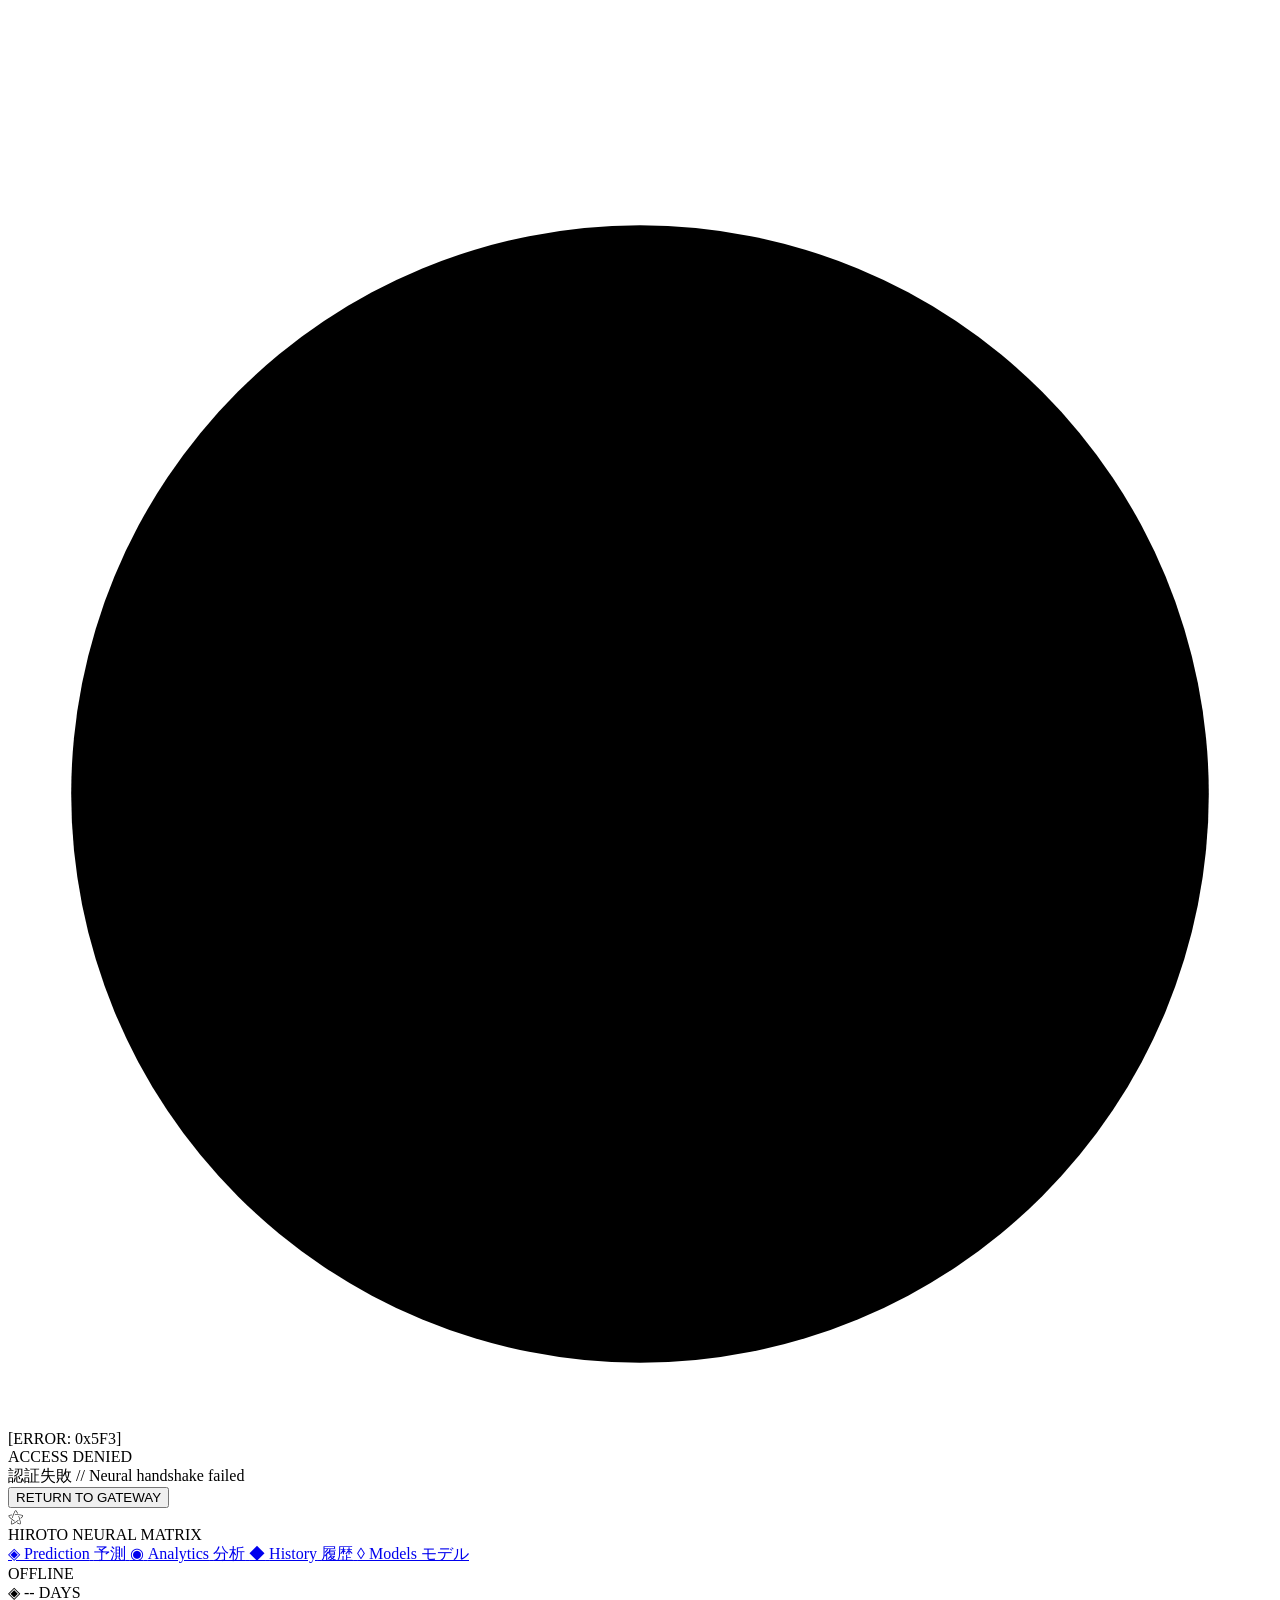
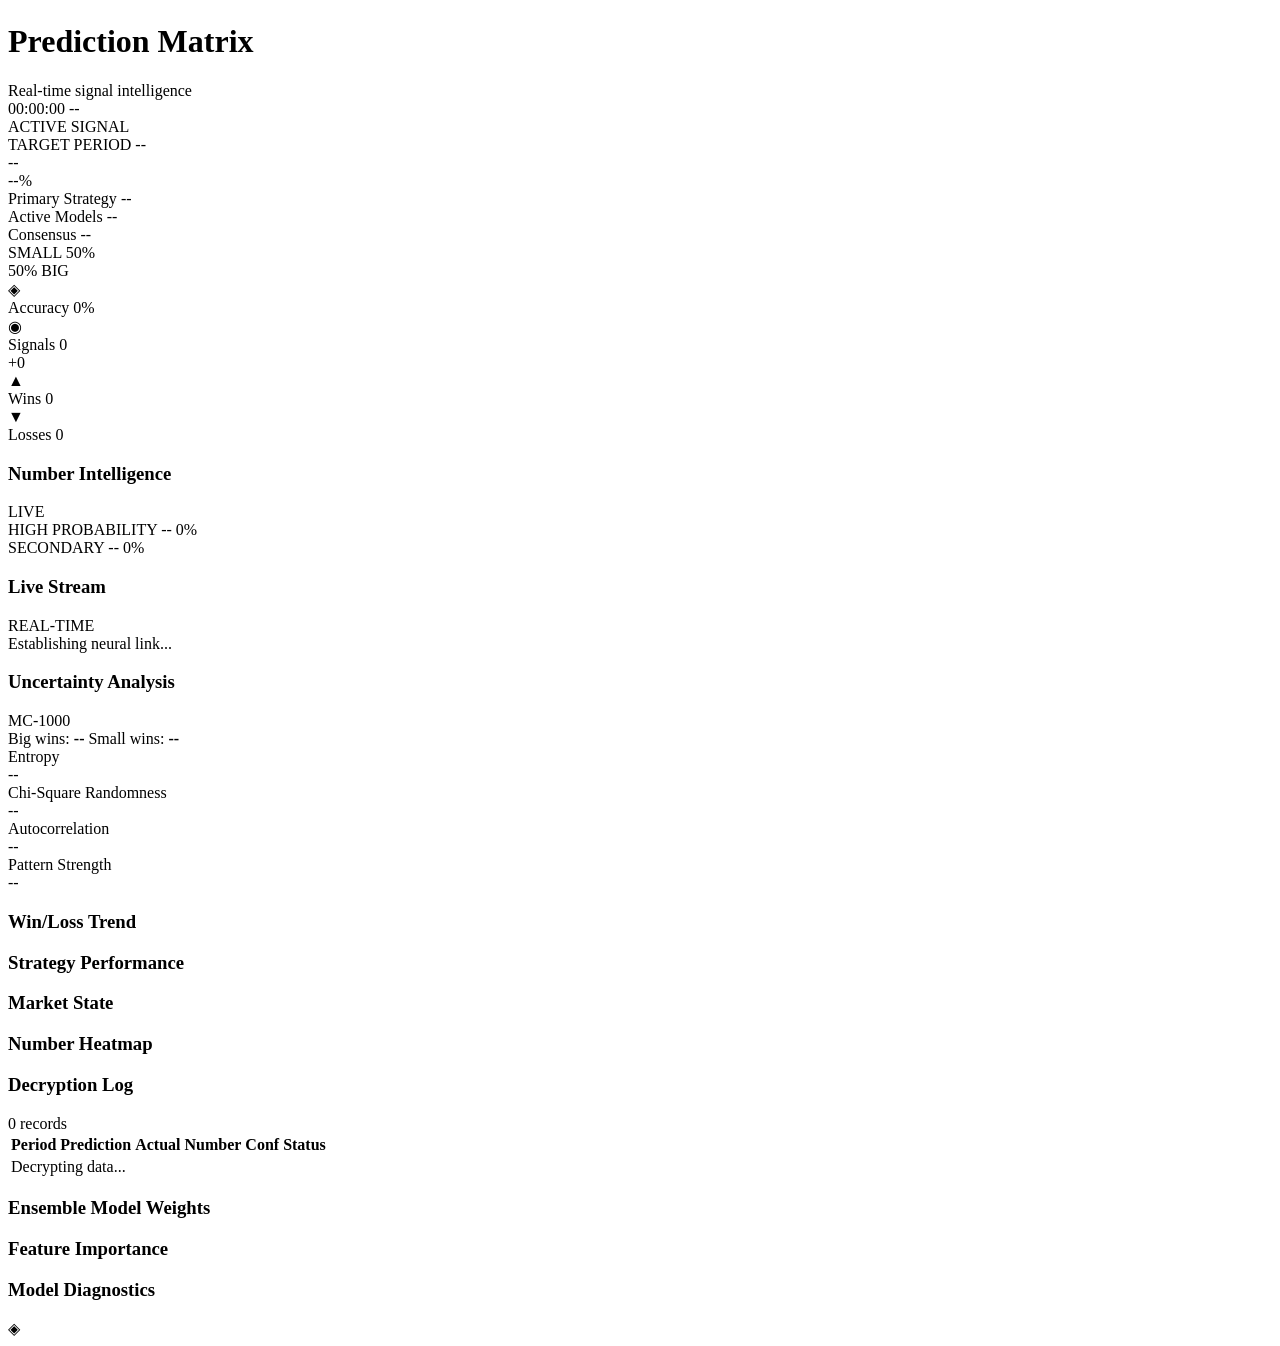
==== index.html @ 621a8290 "Add files via upload" ====
<!DOCTYPE html>
<html lang="en">
<head>
    <meta charset="UTF-8">
    <meta name="viewport" content="width=device-width, initial-scale=1.0">
    <title>卄丨尺ㄖㄒㄖ ⚝ Neural Matrix</title>
    <link rel="stylesheet" href="d.css">
    <link href="https://fonts.googleapis.com/css2?family=Orbitron:wght@400;500;600;700;800;900&family=Rajdhani:wght@300;400;500;600;700&family=Share+Tech+Mono&family=Noto+Sans+JP:wght@400;500;700&family=Inter:wght@300;400;500;600;700&display=swap" rel="stylesheet">
<base target="_blank">
</head>
<body>
    <!-- Animated Background -->
    <canvas id="neuralCanvas" class="neural-bg"></canvas>
    <div class="aurora-overlay"></div>
    <div class="grid-overlay"></div>

    <!-- Access Denied -->
    <div class="access-denied hidden" id="accessDenied">
        <div class="lock-viz">
            <svg viewBox="0 0 100 100" class="lock-svg">
                <circle cx="50" cy="50" r="45" class="lock-ring" />
                <circle cx="50" cy="50" r="35" class="lock-ring inner" />
                <rect x="35" y="45" width="30" height="25" rx="3" class="lock-body" />
                <path d="M40 45 V35 A10 10 0 0 1 60 35 V45" class="lock-shackle" />
            </svg>
        </div>
        <div class="denial-code">[ERROR: 0x5F3]</div>
        <div class="denial-text">ACCESS DENIED</div>
        <div class="denial-sub">認証失敗 // Neural handshake failed</div>
        <button class="return-btn" onclick="window.location.href='index.html'">
            <span>RETURN TO GATEWAY</span>
        </button>
    </div>

    <!-- Main App -->
    <div id="dashboardContent" class="app hidden">

        <!-- Sidebar -->
        <aside class="sidebar">
            <div class="sidebar-brand">
                <div class="brand-icon">⚝</div>
                <div class="brand-text">
                    <span class="brand-main">HIROTO</span>
                    <span class="brand-sub">NEURAL MATRIX</span>
                </div>
            </div>

            <nav class="sidebar-nav">
                <a href="#" class="nav-item active" data-panel="predict">
                    <span class="nav-icon">◈</span>
                    <span class="nav-label">Prediction</span>
                    <span class="nav-jp">予測</span>
                </a>
                <a href="#" class="nav-item" data-panel="analytics">
                    <span class="nav-icon">◉</span>
                    <span class="nav-label">Analytics</span>
                    <span class="nav-jp">分析</span>
                </a>
                <a href="#" class="nav-item" data-panel="history">
                    <span class="nav-icon">◆</span>
                    <span class="nav-label">History</span>
                    <span class="nav-jp">履歴</span>
                </a>
                <a href="#" class="nav-item" data-panel="models">
                    <span class="nav-icon">◊</span>
                    <span class="nav-label">Models</span>
                    <span class="nav-jp">モデル</span>
                </a>
            </nav>

            <div class="sidebar-footer">
                <div class="connection-status">
                    <span class="status-dot" id="connDot"></span>
                    <span class="status-text" id="connText">OFFLINE</span>
                </div>
                <div class="session-badge" id="sessionBadge">
                    <span class="badge-icon">◈</span>
                    <span class="badge-text">-- DAYS</span>
                </div>
            </div>
        </aside>

        <!-- Main Content -->
        <main class="main-content">
            <!-- Top Bar -->
            <header class="top-bar">
                <div class="top-left">
                    <h1 class="page-title" id="pageTitle">Prediction Matrix</h1>
                    <span class="page-subtitle" id="pageSubtitle">Real-time signal intelligence</span>
                </div>
                <div class="top-right">
                    <div class="clock-module">
                        <span class="clock-time" id="cipherTimer">00:00:00</span>
                        <span class="clock-date" id="cipherDate">--</span>
                    </div>
                </div>
            </header>

            <!-- PREDICTION PANEL -->
            <div class="panel active" id="panel-predict">
                <!-- Hero Prediction Card -->
                <section class="hero-prediction">
                    <div class="pred-card">
                        <div class="pred-card-bg">
                            <div class="pred-glow"></div>
                            <div class="pred-particles" id="predParticles"></div>
                        </div>
                        <div class="pred-card-content">
                            <div class="pred-header">
                                <div class="pred-badge">
                                    <span class="badge-pulse"></span>
                                    <span>ACTIVE SIGNAL</span>
                                </div>
                            </div>

                            <!-- Big Period Number -->
                            <div class="pred-period-display">
                                <span class="period-label-big">TARGET PERIOD</span>
                                <span class="period-value-big" id="targetPeriod">--</span>
                                <div class="period-scanline"></div>
                            </div>

                            <div class="pred-main">
                                <div class="prediction-display">
                                    <div class="pred-rings">
                                        <div class="pred-ring outer"></div>
                                        <div class="pred-ring middle"></div>
                                        <div class="pred-ring inner"></div>
                                        <div class="pred-ring pulse-ring"></div>
                                    </div>
                                    <div class="pred-value" id="predictionValue">--</div>
                                    <div class="pred-confidence" id="confidenceDisplay">--%</div>
                                </div>

                                <div class="pred-meta">
                                    <div class="meta-item">
                                        <span class="meta-label">Primary Strategy</span>
                                        <span class="meta-value" id="strategyName">--</span>
                                    </div>
                                    <div class="meta-item">
                                        <span class="meta-label">Active Models</span>
                                        <span class="meta-value" id="activeModels">--</span>
                                    </div>
                                    <div class="meta-item">
                                        <span class="meta-label">Consensus</span>
                                        <span class="meta-value" id="consensusVal">--</span>
                                    </div>
                                </div>
                            </div>

                         

                            <!-- Probability Distribution -->
                            <div class="prob-distribution">
                                <div class="prob-labels">
                                    <span>SMALL</span>
                                    <span id="probSmall">50%</span>
                                </div>
                                <div class="prob-bar">
                                    <div class="prob-fill small" id="probFillSmall"></div>
                                    <div class="prob-fill big" id="probFillBig"></div>
                                    <div class="prob-marker" id="probMarker"></div>
                                </div>
                                <div class="prob-labels">
                                    <span id="probBig">50%</span>
                                    <span>BIG</span>
                                </div>
                            </div>
                        </div>
                    </div>
                </section>

                <!-- Stats Grid -->
                <section class="stats-grid">
                    <div class="stat-card">
                        <div class="stat-icon accuracy">◈</div>
                        <div class="stat-info">
                            <span class="stat-label">Accuracy</span>
                            <span class="stat-value" id="miniAccuracy">0%</span>
                        </div>
                        <div class="stat-chart" id="accuracyChart"></div>
                    </div>
                    <div class="stat-card">
                        <div class="stat-icon signals">◉</div>
                        <div class="stat-info">
                            <span class="stat-label">Signals</span>
                            <span class="stat-value" id="miniSignals">0</span>
                        </div>
                        <div class="stat-trend up" id="signalTrend">+0</div>
                    </div>
                    <div class="stat-card">
                        <div class="stat-icon wins">▲</div>
                        <div class="stat-info">
                            <span class="stat-label">Wins</span>
                            <span class="stat-value" id="miniWins">0</span>
                        </div>
                        <div class="stat-bar">
                            <div class="stat-bar-fill" id="winBar"></div>
                        </div>
                    </div>
                    <div class="stat-card">
                        <div class="stat-icon losses">▼</div>
                        <div class="stat-info">
                            <span class="stat-label">Losses</span>
                            <span class="stat-value" id="miniLosses">0</span>
                        </div>
                        <div class="stat-bar">
                            <div class="stat-bar-fill loss" id="lossBar"></div>
                        </div>
                    </div>
                </section>

                <!-- Numbers & Live Stream -->
                <section class="dual-panel">
                    <div class="panel-card numbers-panel">
                        <div class="panel-header">
                            <h3>Number Intelligence</h3>
                            <span class="panel-badge">LIVE</span>
                        </div>
                        <div class="numbers-dual">
                            <div class="num-card primary">
                                <div class="num-glow"></div>
                                <span class="num-label">HIGH PROBABILITY</span>
                                <span class="num-value" id="highProbNumber">--</span>
                                <span class="num-freq" id="highProbFreq">0%</span>
                                <div class="num-bar">
                                    <div class="num-bar-fill" id="highProbBar"></div>
                                </div>
                            </div>
                            <div class="num-card secondary">
                                <div class="num-glow"></div>
                                <span class="num-label">SECONDARY</span>
                                <span class="num-value" id="secProbNumber">--</span>
                                <span class="num-freq" id="secProbFreq">0%</span>
                                <div class="num-bar">
                                    <div class="num-bar-fill" id="secProbBar"></div>
                                </div>
                            </div>
                        </div>
                        <div class="dist-chart" id="numberDistChart"></div>
                    </div>

                    <div class="panel-card stream-panel">
                        <div class="panel-header">
                            <h3>Live Stream</h3>
                            <span class="panel-badge pulse">REAL-TIME</span>
                        </div>
                        <div class="stream-grid" id="streamContent">
                            <div class="stream-loading">
                                <div class="stream-spinner"></div>
                                <span>Establishing neural link...</span>
                            </div>
                        </div>
                    </div>
                </section>

                <!-- Uncertainty & Monte Carlo -->
                <section class="uncertainty-panel">
                    <div class="panel-card">
                        <div class="panel-header">
                            <h3>Uncertainty Analysis</h3>
                            <span class="panel-badge">MC-1000</span>
                        </div>
                        <div class="uncertainty-grid">
                            <div class="uncertainty-viz">
                                <div class="mc-chart" id="monteCarloChart"></div>
                                <div class="mc-legend">
                                    <span><span class="dot big"></span>Big wins: <b id="mcBigWins">--</b></span>
                                    <span><span class="dot small"></span>Small wins: <b id="mcSmallWins">--</b></span>
                                </div>
                            </div>
                            <div class="uncertainty-metrics">
                                <div class="metric">
                                    <span class="metric-label">Entropy</span>
                                    <div class="metric-bar">
                                        <div class="metric-fill" id="entropyBar"></div>
                                    </div>
                                    <span class="metric-value" id="entropyVal">--</span>
                                </div>
                                <div class="metric">
                                    <span class="metric-label">Chi-Square Randomness</span>
                                    <div class="metric-bar">
                                        <div class="metric-fill" id="chiBar"></div>
                                    </div>
                                    <span class="metric-value" id="chiVal">--</span>
                                </div>
                                <div class="metric">
                                    <span class="metric-label">Autocorrelation</span>
                                    <div class="metric-bar">
                                        <div class="metric-fill" id="autoBar"></div>
                                    </div>
                                    <span class="metric-value" id="autoVal">--</span>
                                </div>
                                <div class="metric">
                                    <span class="metric-label">Pattern Strength</span>
                                    <div class="metric-bar">
                                        <div class="metric-fill" id="patternBar"></div>
                                    </div>
                                    <span class="metric-value" id="patternVal">--</span>
                                </div>
                            </div>
                        </div>
                    </div>
                </section>
            </div>

            <!-- ANALYTICS PANEL -->
            <div class="panel" id="panel-analytics">
                <section class="analytics-grid">
                    <div class="panel-card wide">
                        <div class="panel-header">
                            <h3>Win/Loss Trend</h3>
                        </div>
                        <div class="trend-chart" id="trendChart"></div>
                    </div>
                    <div class="panel-card">
                        <div class="panel-header">
                            <h3>Strategy Performance</h3>
                        </div>
                        <div class="strategy-list" id="strategyList"></div>
                    </div>
                    <div class="panel-card">
                        <div class="panel-header">
                            <h3>Market State</h3>
                        </div>
                        <div class="regime-chart" id="regimeChart"></div>
                    </div>
                    <div class="panel-card wide">
                        <div class="panel-header">
                            <h3>Number Heatmap</h3>
                        </div>
                        <div class="heatmap-grid" id="numberHeatmap"></div>
                    </div>
                </section>
            </div>

            <!-- HISTORY PANEL -->
            <div class="panel" id="panel-history">
                <section class="history-section">
                    <div class="panel-card">
                        <div class="panel-header">
                            <h3>Decryption Log</h3>
                            <span class="history-meta" id="historyMeta">0 records</span>
                        </div>
                        <div class="history-table-wrap">
                            <table class="history-table">
                                <thead>
                                    <tr>
                                        <th>Period</th>
                                        <th>Prediction</th>
                                        <th>Actual</th>
                                        <th>Number</th>
                                        <th>Conf</th>
                                        <th>Status</th>
                                    </tr>
                                </thead>
                                <tbody id="historyBody">
                                    <tr class="loading-row">
                                        <td colspan="6">
                                            <div class="table-loader">
                                                <div class="loader-ring"></div>
                                                <span>Decrypting data...</span>
                                            </div>
                                        </td>
                                    </tr>
                                </tbody>
                            </table>
                        </div>
                    </div>
                </section>
            </div>

            <!-- MODELS PANEL -->
            <div class="panel" id="panel-models">
                <section class="models-grid">
                    <div class="panel-card wide">
                        <div class="panel-header">
                            <h3>Ensemble Model Weights</h3>
                        </div>
                        <div class="weights-chart" id="weightsChart"></div>
                    </div>
                    <div class="panel-card">
                        <div class="panel-header">
                            <h3>Feature Importance</h3>
                        </div>
                        <div class="feature-list" id="featureList"></div>
                    </div>
                    <div class="panel-card">
                        <div class="panel-header">
                            <h3>Model Diagnostics</h3>
                        </div>
                        <div class="diagnostics" id="diagnostics"></div>
                    </div>
                </section>
            </div>
        </main>
    </div>

    <!-- Toast -->
    <div class="cipher-toast" id="cipherToast">
        <span class="toast-icon">◈</span>
        <span class="toast-text"></span>
    </div>

    <script src="d.js"></script>
</body>
</html>
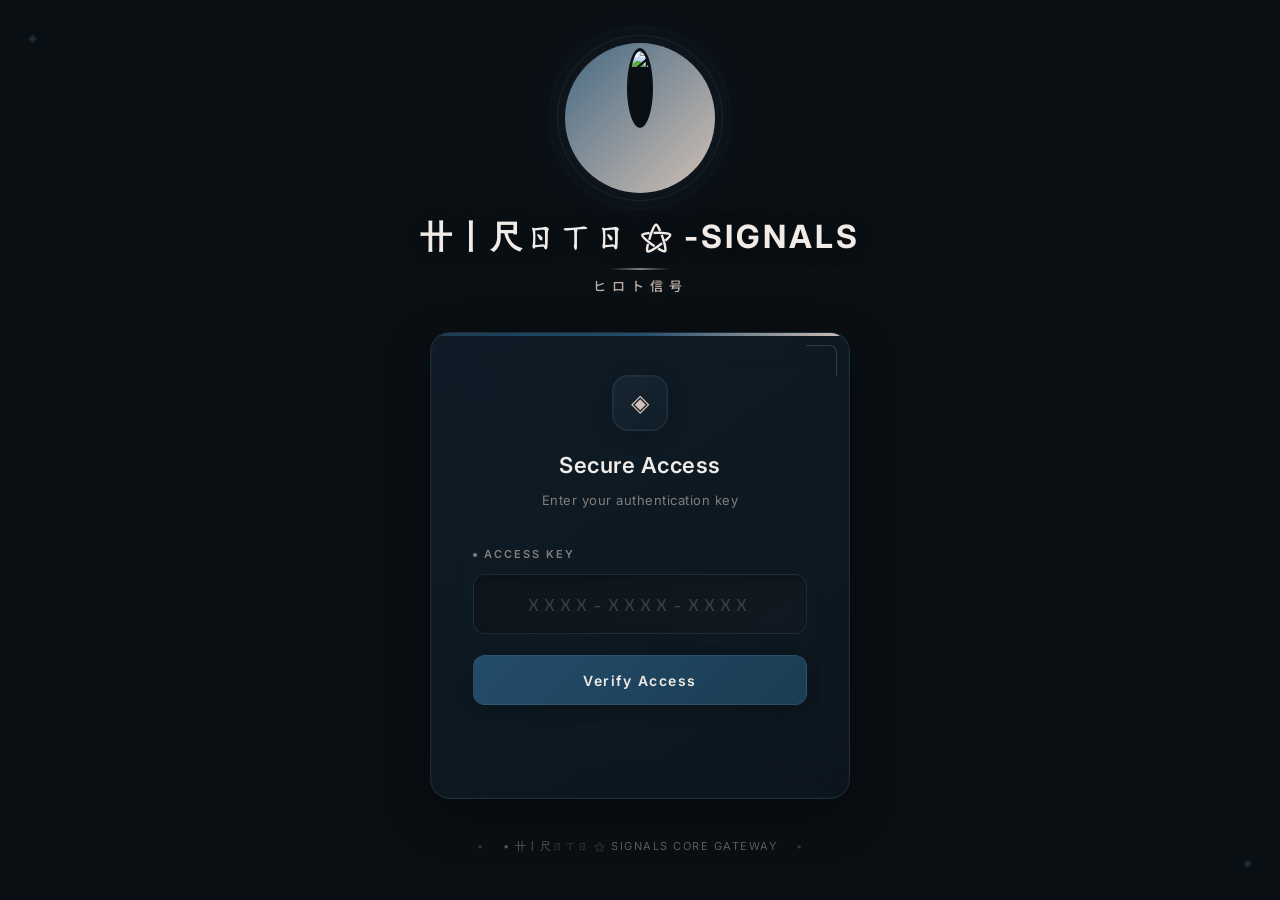
==== commit 8e6f578d: "Add files via upload" ====
--- a/index.html
+++ b/index.html
@@ -3,405 +3,104 @@
 <head>
     <meta charset="UTF-8">
     <meta name="viewport" content="width=device-width, initial-scale=1.0">
-    <title>卄丨尺ㄖㄒㄖ ⚝ Neural Matrix</title>
-    <link rel="stylesheet" href="d.css">
-    <link href="https://fonts.googleapis.com/css2?family=Orbitron:wght@400;500;600;700;800;900&family=Rajdhani:wght@300;400;500;600;700&family=Share+Tech+Mono&family=Noto+Sans+JP:wght@400;500;700&family=Inter:wght@300;400;500;600;700&display=swap" rel="stylesheet">
-<base target="_blank">
+    <title>Hiroto Signals — Authentication</title>
+    <link rel="stylesheet" href="style.css">
+    <link href="https://fonts.googleapis.com/css2?family=Inter:wght@300;400;500;600&family=Noto+Sans+JP:wght@400;500&family=Space+Mono:wght@400;500&display=swap" rel="stylesheet">
 </head>
 <body>
-    <!-- Animated Background -->
-    <canvas id="neuralCanvas" class="neural-bg"></canvas>
-    <div class="aurora-overlay"></div>
-    <div class="grid-overlay"></div>
+    <!-- Background -->
+    <div class="bg-grid"></div>
+    <div class="bg-orb"></div>
 
-    <!-- Access Denied -->
-    <div class="access-denied hidden" id="accessDenied">
-        <div class="lock-viz">
-            <svg viewBox="0 0 100 100" class="lock-svg">
-                <circle cx="50" cy="50" r="45" class="lock-ring" />
-                <circle cx="50" cy="50" r="35" class="lock-ring inner" />
-                <rect x="35" y="45" width="30" height="25" rx="3" class="lock-body" />
-                <path d="M40 45 V35 A10 10 0 0 1 60 35 V45" class="lock-shackle" />
-            </svg>
+    <!-- Login Container -->
+    <main class="login-container">
+        
+        <!-- Brand Section -->
+        <div class="brand-section">
+            <div class="logo-wrap">
+                <img src="https://i.ibb.co/jPXgdMN6/logo.jpg" alt="." class="logo">
+            </div>
+            <div class="brand-text">
+                <h1 class="brand-name">卄丨尺ㄖㄒㄖ ⚝ -SIGNALS</h1>
+                <span class="brand-jp">ヒロト信号</span>
+            </div>
         </div>
-        <div class="denial-code">[ERROR: 0x5F3]</div>
-        <div class="denial-text">ACCESS DENIED</div>
-        <div class="denial-sub">認証失敗 // Neural handshake failed</div>
-        <button class="return-btn" onclick="window.location.href='index.html'">
-            <span>RETURN TO GATEWAY</span>
-        </button>
-    </div>
 
-    <!-- Main App -->
-    <div id="dashboardContent" class="app hidden">
+        <!-- Login Card -->
+        <div class="login-card">
+            <div class="card-accent"></div>
+            
+            <div class="form-header">
+                <span class="header-icon">◈</span>
+                <h2>Secure Access</h2>
+                <p>Enter your authentication key</p>
+            </div>
 
-        <!-- Sidebar -->
-        <aside class="sidebar">
-            <div class="sidebar-brand">
-                <div class="brand-icon">⚝</div>
-                <div class="brand-text">
-                    <span class="brand-main">HIROTO</span>
-                    <span class="brand-sub">NEURAL MATRIX</span>
+            <div class="form-body">
+                <div class="input-group">
+                    <label for="keyInput">Access Key</label>
+                    <input 
+                        type="text" 
+                        id="keyInput" 
+                        class="key-input" 
+                        placeholder="XXXX-XXXX-XXXX" 
+                        maxlength="14"
+                        autocomplete="off"
+                    >
+                </div>
+
+                <button class="submit-btn" id="authBtn" onclick="authenticate()">
+                    <span class="btn-text">Verify Access</span>
+                    <span class="btn-loader hidden"></span>
+                </button>
+
+                <div class="status-msg" id="statusMsg"></div>
+
+                <div class="session-info" id="sessionInfo">
+                    <div class="info-row">
+                        <span>Status</span>
+                        <span class="active" id="sessStatus">--</span>
+                    </div>
+                    <div class="info-row">
+                        <span>Expires</span>
+                        <span id="sessExpiry">--</span>
+                    </div>
+                    <div class="info-row">
+                        <span>Remaining</span>
+                        <span id="sessRemain">--</span>
+                    </div>
                 </div>
             </div>
+        </div>
 
-            <nav class="sidebar-nav">
-                <a href="#" class="nav-item active" data-panel="predict">
-                    <span class="nav-icon">◈</span>
-                    <span class="nav-label">Prediction</span>
-                    <span class="nav-jp">予測</span>
-                </a>
-                <a href="#" class="nav-item" data-panel="analytics">
-                    <span class="nav-icon">◉</span>
-                    <span class="nav-label">Analytics</span>
-                    <span class="nav-jp">分析</span>
-                </a>
-                <a href="#" class="nav-item" data-panel="history">
-                    <span class="nav-icon">◆</span>
-                    <span class="nav-label">History</span>
-                    <span class="nav-jp">履歴</span>
-                </a>
-                <a href="#" class="nav-item" data-panel="models">
-                    <span class="nav-icon">◊</span>
-                    <span class="nav-label">Models</span>
-                    <span class="nav-jp">モデル</span>
-                </a>
-            </nav>
-
-            <div class="sidebar-footer">
-                <div class="connection-status">
-                    <span class="status-dot" id="connDot"></span>
-                    <span class="status-text" id="connText">OFFLINE</span>
-                </div>
-                <div class="session-badge" id="sessionBadge">
-                    <span class="badge-icon">◈</span>
-                    <span class="badge-text">-- DAYS</span>
-                </div>
-            </div>
-        </aside>
-
-        <!-- Main Content -->
-        <main class="main-content">
-            <!-- Top Bar -->
-            <header class="top-bar">
-                <div class="top-left">
-                    <h1 class="page-title" id="pageTitle">Prediction Matrix</h1>
-                    <span class="page-subtitle" id="pageSubtitle">Real-time signal intelligence</span>
-                </div>
-                <div class="top-right">
-                    <div class="clock-module">
-                        <span class="clock-time" id="cipherTimer">00:00:00</span>
-                        <span class="clock-date" id="cipherDate">--</span>
-                    </div>
-                </div>
-            </header>
-
-            <!-- PREDICTION PANEL -->
-            <div class="panel active" id="panel-predict">
-                <!-- Hero Prediction Card -->
-                <section class="hero-prediction">
-                    <div class="pred-card">
-                        <div class="pred-card-bg">
-                            <div class="pred-glow"></div>
-                            <div class="pred-particles" id="predParticles"></div>
-                        </div>
-                        <div class="pred-card-content">
-                            <div class="pred-header">
-                                <div class="pred-badge">
-                                    <span class="badge-pulse"></span>
-                                    <span>ACTIVE SIGNAL</span>
-                                </div>
-                            </div>
-
-                            <!-- Big Period Number -->
-                            <div class="pred-period-display">
-                                <span class="period-label-big">TARGET PERIOD</span>
-                                <span class="period-value-big" id="targetPeriod">--</span>
-                                <div class="period-scanline"></div>
-                            </div>
-
-                            <div class="pred-main">
-                                <div class="prediction-display">
-                                    <div class="pred-rings">
-                                        <div class="pred-ring outer"></div>
-                                        <div class="pred-ring middle"></div>
-                                        <div class="pred-ring inner"></div>
-                                        <div class="pred-ring pulse-ring"></div>
-                                    </div>
-                                    <div class="pred-value" id="predictionValue">--</div>
-                                    <div class="pred-confidence" id="confidenceDisplay">--%</div>
-                                </div>
-
-                                <div class="pred-meta">
-                                    <div class="meta-item">
-                                        <span class="meta-label">Primary Strategy</span>
-                                        <span class="meta-value" id="strategyName">--</span>
-                                    </div>
-                                    <div class="meta-item">
-                                        <span class="meta-label">Active Models</span>
-                                        <span class="meta-value" id="activeModels">--</span>
-                                    </div>
-                                    <div class="meta-item">
-                                        <span class="meta-label">Consensus</span>
-                                        <span class="meta-value" id="consensusVal">--</span>
-                                    </div>
-                                </div>
-                            </div>
-
-                         
-
-                            <!-- Probability Distribution -->
-                            <div class="prob-distribution">
-                                <div class="prob-labels">
-                                    <span>SMALL</span>
-                                    <span id="probSmall">50%</span>
-                                </div>
-                                <div class="prob-bar">
-                                    <div class="prob-fill small" id="probFillSmall"></div>
-                                    <div class="prob-fill big" id="probFillBig"></div>
-                                    <div class="prob-marker" id="probMarker"></div>
-                                </div>
-                                <div class="prob-labels">
-                                    <span id="probBig">50%</span>
-                                    <span>BIG</span>
-                                </div>
-                            </div>
-                        </div>
-                    </div>
-                </section>
-
-                <!-- Stats Grid -->
-                <section class="stats-grid">
-                    <div class="stat-card">
-                        <div class="stat-icon accuracy">◈</div>
-                        <div class="stat-info">
-                            <span class="stat-label">Accuracy</span>
-                            <span class="stat-value" id="miniAccuracy">0%</span>
-                        </div>
-                        <div class="stat-chart" id="accuracyChart"></div>
-                    </div>
-                    <div class="stat-card">
-                        <div class="stat-icon signals">◉</div>
-                        <div class="stat-info">
-                            <span class="stat-label">Signals</span>
-                            <span class="stat-value" id="miniSignals">0</span>
-                        </div>
-                        <div class="stat-trend up" id="signalTrend">+0</div>
-                    </div>
-                    <div class="stat-card">
-                        <div class="stat-icon wins">▲</div>
-                        <div class="stat-info">
-                            <span class="stat-label">Wins</span>
-                            <span class="stat-value" id="miniWins">0</span>
-                        </div>
-                        <div class="stat-bar">
-                            <div class="stat-bar-fill" id="winBar"></div>
-                        </div>
-                    </div>
-                    <div class="stat-card">
-                        <div class="stat-icon losses">▼</div>
-                        <div class="stat-info">
-                            <span class="stat-label">Losses</span>
-                            <span class="stat-value" id="miniLosses">0</span>
-                        </div>
-                        <div class="stat-bar">
-                            <div class="stat-bar-fill loss" id="lossBar"></div>
-                        </div>
-                    </div>
-                </section>
-
-                <!-- Numbers & Live Stream -->
-                <section class="dual-panel">
-                    <div class="panel-card numbers-panel">
-                        <div class="panel-header">
-                            <h3>Number Intelligence</h3>
-                            <span class="panel-badge">LIVE</span>
-                        </div>
-                        <div class="numbers-dual">
-                            <div class="num-card primary">
-                                <div class="num-glow"></div>
-                                <span class="num-label">HIGH PROBABILITY</span>
-                                <span class="num-value" id="highProbNumber">--</span>
-                                <span class="num-freq" id="highProbFreq">0%</span>
-                                <div class="num-bar">
-                                    <div class="num-bar-fill" id="highProbBar"></div>
-                                </div>
-                            </div>
-                            <div class="num-card secondary">
-                                <div class="num-glow"></div>
-                                <span class="num-label">SECONDARY</span>
-                                <span class="num-value" id="secProbNumber">--</span>
-                                <span class="num-freq" id="secProbFreq">0%</span>
-                                <div class="num-bar">
-                                    <div class="num-bar-fill" id="secProbBar"></div>
-                                </div>
-                            </div>
-                        </div>
-                        <div class="dist-chart" id="numberDistChart"></div>
-                    </div>
-
-                    <div class="panel-card stream-panel">
-                        <div class="panel-header">
-                            <h3>Live Stream</h3>
-                            <span class="panel-badge pulse">REAL-TIME</span>
-                        </div>
-                        <div class="stream-grid" id="streamContent">
-                            <div class="stream-loading">
-                                <div class="stream-spinner"></div>
-                                <span>Establishing neural link...</span>
-                            </div>
-                        </div>
-                    </div>
-                </section>
-
-                <!-- Uncertainty & Monte Carlo -->
-                <section class="uncertainty-panel">
-                    <div class="panel-card">
-                        <div class="panel-header">
-                            <h3>Uncertainty Analysis</h3>
-                            <span class="panel-badge">MC-1000</span>
-                        </div>
-                        <div class="uncertainty-grid">
-                            <div class="uncertainty-viz">
-                                <div class="mc-chart" id="monteCarloChart"></div>
-                                <div class="mc-legend">
-                                    <span><span class="dot big"></span>Big wins: <b id="mcBigWins">--</b></span>
-                                    <span><span class="dot small"></span>Small wins: <b id="mcSmallWins">--</b></span>
-                                </div>
-                            </div>
-                            <div class="uncertainty-metrics">
-                                <div class="metric">
-                                    <span class="metric-label">Entropy</span>
-                                    <div class="metric-bar">
-                                        <div class="metric-fill" id="entropyBar"></div>
-                                    </div>
-                                    <span class="metric-value" id="entropyVal">--</span>
-                                </div>
-                                <div class="metric">
-                                    <span class="metric-label">Chi-Square Randomness</span>
-                                    <div class="metric-bar">
-                                        <div class="metric-fill" id="chiBar"></div>
-                                    </div>
-                                    <span class="metric-value" id="chiVal">--</span>
-                                </div>
-                                <div class="metric">
-                                    <span class="metric-label">Autocorrelation</span>
-                                    <div class="metric-bar">
-                                        <div class="metric-fill" id="autoBar"></div>
-                                    </div>
-                                    <span class="metric-value" id="autoVal">--</span>
-                                </div>
-                                <div class="metric">
-                                    <span class="metric-label">Pattern Strength</span>
-                                    <div class="metric-bar">
-                                        <div class="metric-fill" id="patternBar"></div>
-                                    </div>
-                                    <span class="metric-value" id="patternVal">--</span>
-                                </div>
-                            </div>
-                        </div>
-                    </div>
-                </section>
-            </div>
-
-            <!-- ANALYTICS PANEL -->
-            <div class="panel" id="panel-analytics">
-                <section class="analytics-grid">
-                    <div class="panel-card wide">
-                        <div class="panel-header">
-                            <h3>Win/Loss Trend</h3>
-                        </div>
-                        <div class="trend-chart" id="trendChart"></div>
-                    </div>
-                    <div class="panel-card">
-                        <div class="panel-header">
-                            <h3>Strategy Performance</h3>
-                        </div>
-                        <div class="strategy-list" id="strategyList"></div>
-                    </div>
-                    <div class="panel-card">
-                        <div class="panel-header">
-                            <h3>Market State</h3>
-                        </div>
-                        <div class="regime-chart" id="regimeChart"></div>
-                    </div>
-                    <div class="panel-card wide">
-                        <div class="panel-header">
-                            <h3>Number Heatmap</h3>
-                        </div>
-                        <div class="heatmap-grid" id="numberHeatmap"></div>
-                    </div>
-                </section>
-            </div>
-
-            <!-- HISTORY PANEL -->
-            <div class="panel" id="panel-history">
-                <section class="history-section">
-                    <div class="panel-card">
-                        <div class="panel-header">
-                            <h3>Decryption Log</h3>
-                            <span class="history-meta" id="historyMeta">0 records</span>
-                        </div>
-                        <div class="history-table-wrap">
-                            <table class="history-table">
-                                <thead>
-                                    <tr>
-                                        <th>Period</th>
-                                        <th>Prediction</th>
-                                        <th>Actual</th>
-                                        <th>Number</th>
-                                        <th>Conf</th>
-                                        <th>Status</th>
-                                    </tr>
-                                </thead>
-                                <tbody id="historyBody">
-                                    <tr class="loading-row">
-                                        <td colspan="6">
-                                            <div class="table-loader">
-                                                <div class="loader-ring"></div>
-                                                <span>Decrypting data...</span>
-                                            </div>
-                                        </td>
-                                    </tr>
-                                </tbody>
-                            </table>
-                        </div>
-                    </div>
-                </section>
-            </div>
-
-            <!-- MODELS PANEL -->
-            <div class="panel" id="panel-models">
-                <section class="models-grid">
-                    <div class="panel-card wide">
-                        <div class="panel-header">
-                            <h3>Ensemble Model Weights</h3>
-                        </div>
-                        <div class="weights-chart" id="weightsChart"></div>
-                    </div>
-                    <div class="panel-card">
-                        <div class="panel-header">
-                            <h3>Feature Importance</h3>
-                        </div>
-                        <div class="feature-list" id="featureList"></div>
-                    </div>
-                    <div class="panel-card">
-                        <div class="panel-header">
-                            <h3>Model Diagnostics</h3>
-                        </div>
-                        <div class="diagnostics" id="diagnostics"></div>
-                    </div>
-                </section>
-            </div>
-        </main>
-    </div>
+        <!-- Footer -->             
+        <footer class="login-footer">
+            <p> • 卄丨尺ㄖㄒㄖ ⚝ SIGNALS Core Gateway </p>
+        </footer>
+    </main>
 
     <!-- Toast -->
-    <div class="cipher-toast" id="cipherToast">
-        <span class="toast-icon">◈</span>
-        <span class="toast-text"></span>
-    </div>
+    <div class="toast" id="toast"></div>
 
-    <script src="d.js"></script>
+    <!-- Firebase -->
+    <script type="module">
+        import { initializeApp } from "https://www.gstatic.com/firebasejs/10.12.2/firebase-app.js";
+        import { getFirestore, collection, getDocs } from "https://www.gstatic.com/firebasejs/10.12.2/firebase-firestore.js";
+
+        const firebaseConfig = {
+            apiKey: "AIzaSyCBouQx_5CL0aZdK_HrHx3fuHvHQwhj4LQ",
+            authDomain: "enigma-app-25066.firebaseapp.com",
+            projectId: "enigma-app-25066"
+        };
+
+        const app = initializeApp(firebaseConfig);
+        const db = getFirestore(app);
+
+        window.db = db;
+        window.collection = collection;
+        window.getDocs = getDocs;
+    </script>
+
+    <script src="script.js"></script>
 </body>
-</html>
+</html>
--- a/style.css
+++ b/style.css
@@ -0,0 +1,889 @@
+/* ============================================
+   Hiroto Signals — Enhanced Login Page
+   Aesthetic CSS Only
+   Colors: 234C6A 1B3C53 456882 D2C1B6
+   ============================================ */
+
+@import url('https://fonts.googleapis.com/css2?family=Inter:wght@300;400;500;600;700&family=Noto+Sans+JP:wght@400;500;700&family=Space+Mono:wght@400;500;700&display=swap');
+
+:root {
+    --navy-deep: #1B3C53;
+    --navy-mid: #234C6A;
+    --blue-light: #456882;
+    --sand: #D2C1B6;
+    
+    --bg: #0a0f14;
+    --bg-card: rgba(27, 60, 83, 0.25);
+    --text: #f0ebe6;
+    --text-muted: rgba(210, 193, 182, 0.6);
+    --border: rgba(69, 104, 130, 0.25);
+    --border-glow: rgba(69, 104, 130, 0.5);
+    --success: #10b981;
+    --error: #ef4444;
+    
+    --shadow-sm: 0 2px 8px rgba(0, 0, 0, 0.2);
+    --shadow-md: 0 8px 32px rgba(0, 0, 0, 0.3);
+    --shadow-lg: 0 16px 48px rgba(0, 0, 0, 0.4);
+    
+    --transition-fast: 200ms cubic-bezier(0.4, 0, 0.2, 1);
+    --transition-base: 400ms cubic-bezier(0.4, 0, 0.2, 1);
+    --transition-slow: 600ms cubic-bezier(0.4, 0, 0.2, 1);
+}
+
+* {
+    margin: 0;
+    padding: 0;
+    box-sizing: border-box;
+}
+
+html, body {
+    height: 100%;
+    font-family: 'Inter', -apple-system, BlinkMacSystemFont, sans-serif;
+    font-size: 14px;
+    color: var(--text);
+    background: var(--bg);
+    overflow-x: hidden;
+    line-height: 1.6;
+}
+
+/* ============================================
+   ENHANCED BACKGROUND
+   ============================================ */
+
+.bg-grid {
+    position: fixed;
+    inset: 0;
+    z-index: -3;
+    background-image: 
+        linear-gradient(rgba(35, 76, 106, 0.03) 1px, transparent 1px),
+        linear-gradient(90deg, rgba(35, 76, 106, 0.03) 1px, transparent 1px);
+    background-size: 60px 60px;
+    animation: gridFloat 20s linear infinite;
+}
+
+@keyframes gridFloat {
+    0% { transform: translate(0, 0); }
+    100% { transform: translate(60px, 60px); }
+}
+
+.bg-grid::before {
+    content: '';
+    position: absolute;
+    inset: 0;
+    background: radial-gradient(ellipse at 30% 20%, rgba(35, 76, 106, 0.08) 0%, transparent 50%),
+                radial-gradient(ellipse at 70% 80%, rgba(27, 60, 83, 0.06) 0%, transparent 50%);
+}
+
+.bg-orb {
+    position: fixed;
+    width: 800px;
+    height: 800px;
+    border-radius: 50%;
+    background: radial-gradient(circle, rgba(35, 76, 106, 0.12) 0%, transparent 60%);
+    top: -300px;
+    right: -300px;
+    z-index: -2;
+    filter: blur(80px);
+    animation: orbFloat 15s ease-in-out infinite;
+}
+
+.bg-orb::after {
+    content: '';
+    position: absolute;
+    width: 600px;
+    height: 600px;
+    border-radius: 50%;
+    background: radial-gradient(circle, rgba(210, 193, 182, 0.05) 0%, transparent 60%);
+    bottom: -400px;
+    left: -400px;
+    animation: orbFloat2 18s ease-in-out infinite;
+}
+
+@keyframes orbFloat {
+    0%, 100% { transform: translate(0, 0) scale(1); }
+    33% { transform: translate(40px, -30px) scale(1.05); }
+    66% { transform: translate(-20px, 40px) scale(0.95); }
+}
+
+@keyframes orbFloat2 {
+    0%, 100% { transform: translate(0, 0) scale(1); }
+    50% { transform: translate(-50px, -50px) scale(1.1); }
+}
+
+/* Floating particles */
+body::before {
+    content: '';
+    position: fixed;
+    inset: 0;
+    z-index: -1;
+    background-image: 
+        radial-gradient(circle at 20% 30%, rgba(210, 193, 182, 0.03) 0%, transparent 8px),
+        radial-gradient(circle at 80% 70%, rgba(69, 104, 130, 0.04) 0%, transparent 6px),
+        radial-gradient(circle at 40% 80%, rgba(210, 193, 182, 0.02) 0%, transparent 10px),
+        radial-gradient(circle at 60% 20%, rgba(69, 104, 130, 0.03) 0%, transparent 7px);
+    animation: particleDrift 25s ease-in-out infinite;
+}
+
+@keyframes particleDrift {
+    0%, 100% { transform: translate(0, 0); }
+    25% { transform: translate(10px, -15px); }
+    50% { transform: translate(-5px, 10px); }
+    75% { transform: translate(15px, 5px); }
+}
+
+/* ============================================
+   LOGIN CONTAINER
+   ============================================ */
+
+.login-container {
+    min-height: 100vh;
+    display: flex;
+    flex-direction: column;
+    align-items: center;
+    justify-content: center;
+    padding: 3rem 2rem;
+    gap: 2.5rem;
+    position: relative;
+}
+
+/* Decorative corners */
+.login-container::before,
+.login-container::after {
+    content: '◈';
+    position: absolute;
+    font-size: 12px;
+    color: var(--blue-light);
+    opacity: 0.4;
+    animation: cornerPulse 4s ease-in-out infinite;
+}
+
+.login-container::before {
+    top: 2rem;
+    left: 2rem;
+}
+
+.login-container::after {
+    bottom: 2rem;
+    right: 2rem;
+    animation-delay: 2s;
+}
+
+@keyframes cornerPulse {
+    0%, 100% { opacity: 0.3; transform: scale(1); }
+    50% { opacity: 0.6; transform: scale(1.2); }
+}
+
+/* ============================================
+   ENHANCED BRAND SECTION
+   ============================================ */
+
+.brand-section {
+    text-align: center;
+    display: flex;
+    flex-direction: column;
+    align-items: center;
+    gap: 1.25rem;
+    animation: fadeInDown 0.8s ease-out;
+}
+
+@keyframes fadeInDown {
+    from {
+        opacity: 0;
+        transform: translateY(-30px);
+    }
+    to {
+        opacity: 1;
+        transform: translateY(0);
+    }
+}
+
+.logo-wrap {
+    position: relative;
+    width: 150px;
+    height: 150px;
+    border-radius: 50%;
+    padding: 5px;
+    background: linear-gradient(135deg, var(--blue-light), var(--sand), var(--navy-mid));
+    background-size: 200% 200%;
+    animation: gradientShift 4s ease infinite, pulseGlow 3s ease-in-out infinite;
+    box-shadow: 0 0 40px rgba(69, 104, 130, 0.2);
+}
+
+@keyframes gradientShift {
+    0%, 100% { background-position: 0% 50%; }
+    50% { background-position: 100% 50%; }
+}
+
+@keyframes pulseGlow {
+    0%, 100% { 
+        box-shadow: 0 0 20px rgba(69, 104, 130, 0.3), 0 0 40px rgba(69, 104, 130, 0.1);
+        transform: scale(1);
+    }
+    50% { 
+        box-shadow: 0 0 30px rgba(69, 104, 130, 0.5), 0 0 60px rgba(69, 104, 130, 0.2);
+        transform: scale(1.02);
+    }
+}
+
+.logo-wrap::before {
+    content: '';
+    position: absolute;
+    inset: -8px;
+    border-radius: 50%;
+    border: 1px solid rgba(69, 104, 130, 0.2);
+    animation: ringExpand 3s ease-out infinite;
+}
+
+.logo-wrap::after {
+    content: '';
+    position: absolute;
+    inset: -16px;
+    border-radius: 50%;
+    border: 1px solid rgba(69, 104, 130, 0.1);
+    animation: ringExpand 3s ease-out infinite 0.5s;
+}
+
+@keyframes ringExpand {
+    0% { transform: scale(1); opacity: 1; }
+    100% { transform: scale(1.3); opacity: 0; }
+}
+
+.logo {
+    width: 100%;
+    height: 100%;
+    object-fit: cover;
+    border-radius: 50%;
+    border: 3px solid var(--bg);
+    transition: transform var(--transition-fast);
+}
+
+.logo-wrap:hover .logo {
+    transform: scale(1.05);
+}
+
+.brand-text {
+    display: flex;
+    flex-direction: column;
+    align-items: center;
+    gap: 0.5rem;
+}
+
+.brand-name {
+    font-size: 32px;
+    font-weight: 700;
+    letter-spacing: 3px;
+    color: var(--text);
+    text-shadow: 0 2px 20px rgba(0, 0, 0, 0.3);
+    position: relative;
+}
+
+.brand-name::after {
+    content: '';
+    position: absolute;
+    bottom: -8px;
+    left: 50%;
+    transform: translateX(-50%);
+    width: 60px;
+    height: 2px;
+    background: linear-gradient(90deg, transparent, var(--sand), transparent);
+    opacity: 0.6;
+}
+
+.brand-jp {
+    font-family: 'Noto Sans JP', sans-serif;
+    font-size: 13px;
+    font-weight: 500;
+    color: var(--sand);
+    letter-spacing: 6px;
+    opacity: 0.9;
+    margin-top: 0.5rem;
+    text-shadow: 0 0 20px rgba(210, 193, 182, 0.2);
+}
+
+/* ============================================
+   ENHANCED LOGIN CARD
+   ============================================ */
+
+.login-card {
+    position: relative;
+    width: 100%;
+    max-width: 420px;
+    background: linear-gradient(145deg, rgba(27, 60, 83, 0.3), rgba(27, 60, 83, 0.15));
+    border: 1px solid var(--border);
+    border-radius: 20px;
+    padding: 3rem;
+    backdrop-filter: blur(20px);
+    -webkit-backdrop-filter: blur(20px);
+    overflow: hidden;
+    box-shadow: var(--shadow-lg), 0 0 0 1px rgba(255, 255, 255, 0.02) inset;
+    animation: fadeInUp 0.8s ease-out 0.2s both;
+}
+
+@keyframes fadeInUp {
+    from {
+        opacity: 0;
+        transform: translateY(30px);
+    }
+    to {
+        opacity: 1;
+        transform: translateY(0);
+    }
+}
+
+.login-card::before {
+    content: '';
+    position: absolute;
+    top: 0;
+    left: 0;
+    right: 0;
+    height: 1px;
+    background: linear-gradient(90deg, 
+        transparent, 
+        rgba(210, 193, 182, 0.3), 
+        rgba(69, 104, 130, 0.5), 
+        rgba(210, 193, 182, 0.3), 
+        transparent
+    );
+    animation: shimmer 3s ease-in-out infinite;
+}
+
+@keyframes shimmer {
+    0%, 100% { opacity: 0.3; }
+    50% { opacity: 0.8; }
+}
+
+.card-accent {
+    position: absolute;
+    top: 0;
+    left: 0;
+    right: 0;
+    height: 3px;
+    background: linear-gradient(90deg, 
+        var(--navy-deep), 
+        var(--navy-mid), 
+        var(--sand), 
+        var(--navy-mid), 
+        var(--navy-deep)
+    );
+    background-size: 200% 100%;
+    animation: gradientFlow 3s linear infinite;
+}
+
+@keyframes gradientFlow {
+    0% { background-position: 0% 50%; }
+    100% { background-position: 200% 50%; }
+}
+
+/* Corner decorations */
+.login-card::after {
+    content: '';
+    position: absolute;
+    top: 12px;
+    right: 12px;
+    width: 30px;
+    height: 30px;
+    border-top: 1px solid rgba(210, 193, 182, 0.2);
+    border-right: 1px solid rgba(210, 193, 182, 0.2);
+    border-radius: 0 8px 0 0;
+}
+
+/* ============================================
+   FORM HEADER
+   ============================================ */
+
+.form-header {
+    text-align: center;
+    margin-bottom: 2.5rem;
+    position: relative;
+}
+
+.header-icon {
+    display: inline-flex;
+    align-items: center;
+    justify-content: center;
+    width: 56px;
+    height: 56px;
+    border: 1px solid var(--border);
+    border-radius: 16px;
+    font-size: 24px;
+    color: var(--sand);
+    margin-bottom: 1.25rem;
+    background: linear-gradient(145deg, rgba(69, 104, 130, 0.15), rgba(69, 104, 130, 0.05));
+    box-shadow: 0 4px 20px rgba(0, 0, 0, 0.2), 0 0 0 1px rgba(210, 193, 182, 0.05) inset;
+    transition: all var(--transition-base);
+    animation: iconFloat 3s ease-in-out infinite;
+}
+
+@keyframes iconFloat {
+    0%, 100% { transform: translateY(0); }
+    50% { transform: translateY(-5px); }
+}
+
+.login-card:hover .header-icon {
+    border-color: rgba(210, 193, 182, 0.3);
+    box-shadow: 0 4px 25px rgba(0, 0, 0, 0.25), 0 0 20px rgba(210, 193, 182, 0.1);
+}
+
+.form-header h2 {
+    font-size: 22px;
+    font-weight: 600;
+    margin-bottom: 0.5rem;
+    letter-spacing: 0.5px;
+}
+
+.form-header p {
+    font-size: 13px;
+    color: var(--text-muted);
+    letter-spacing: 0.5px;
+}
+
+/* ============================================
+   FORM BODY
+   ============================================ */
+
+.form-body {
+    display: flex;
+    flex-direction: column;
+    gap: 1.5rem;
+}
+
+.input-group {
+    display: flex;
+    flex-direction: column;
+    gap: 0.75rem;
+}
+
+.input-group label {
+    font-size: 11px;
+    font-weight: 600;
+    color: var(--text-muted);
+    text-transform: uppercase;
+    letter-spacing: 2px;
+    display: flex;
+    align-items: center;
+    gap: 0.5rem;
+}
+
+.input-group label::before {
+    content: '';
+    width: 4px;
+    height: 4px;
+    background: var(--sand);
+    border-radius: 50%;
+    opacity: 0.6;
+}
+
+/* Enhanced Input */
+.key-input {
+    width: 100%;
+    padding: 1.125rem 1.25rem;
+    background: linear-gradient(145deg, rgba(15, 20, 25, 0.8), rgba(20, 28, 35, 0.6));
+    border: 1px solid var(--border);
+    border-radius: 12px;
+    color: var(--text);
+    font-family: 'Space Mono', monospace;
+    font-size: 18px;
+    font-weight: 500;
+    letter-spacing: 5px;
+    text-align: center;
+    text-transform: uppercase;
+    transition: all var(--transition-base);
+    position: relative;
+    box-shadow: 0 2px 10px rgba(0, 0, 0, 0.2) inset;
+}
+
+.key-input:hover {
+    border-color: rgba(69, 104, 130, 0.4);
+}
+
+.key-input:focus {
+    outline: none;
+    border-color: var(--sand);
+    box-shadow: 
+        0 0 0 3px rgba(210, 193, 182, 0.1),
+        0 0 30px rgba(210, 193, 182, 0.1),
+        0 2px 10px rgba(0, 0, 0, 0.2) inset;
+    transform: translateY(-1px);
+}
+
+.key-input::placeholder {
+    color: rgba(210, 193, 182, 0.25);
+    font-weight: 400;
+}
+
+.key-input.error {
+    border-color: var(--error);
+    animation: shake 0.5s cubic-bezier(0.36, 0.07, 0.19, 0.97) both;
+    box-shadow: 0 0 0 3px rgba(239, 68, 68, 0.1);
+}
+
+@keyframes shake {
+    10%, 90% { transform: translateX(-1px); }
+    20%, 80% { transform: translateX(2px); }
+    30%, 50%, 70% { transform: translateX(-4px); }
+    40%, 60% { transform: translateX(4px); }
+}
+
+/* Input glow effect */
+.input-group {
+    position: relative;
+}
+
+.input-group::after {
+    content: '';
+    position: absolute;
+    bottom: 0;
+    left: 50%;
+    transform: translateX(-50%) scaleX(0);
+    width: 80%;
+    height: 1px;
+    background: linear-gradient(90deg, transparent, var(--sand), transparent);
+    transition: transform var(--transition-base);
+    opacity: 0.6;
+}
+
+.input-group:focus-within::after {
+    transform: translateX(-50%) scaleX(1);
+}
+
+/* ============================================
+   ENHANCED SUBMIT BUTTON
+   ============================================ */
+
+.submit-btn {
+    width: 100%;
+    padding: 1.125rem 1.5rem;
+    background: linear-gradient(135deg, var(--navy-mid), var(--navy-deep));
+    border: 1px solid rgba(69, 104, 130, 0.4);
+    border-radius: 12px;
+    color: var(--text);
+    font-family: 'Inter', sans-serif;
+    font-size: 14px;
+    font-weight: 600;
+    letter-spacing: 1.5px;
+    cursor: pointer;
+    transition: all var(--transition-base);
+    position: relative;
+    overflow: hidden;
+    display: flex;
+    align-items: center;
+    justify-content: center;
+    gap: 0.75rem;
+    box-shadow: 0 4px 15px rgba(0, 0, 0, 0.2);
+}
+
+.submit-btn::before {
+    content: '';
+    position: absolute;
+    top: 0;
+    left: -100%;
+    width: 100%;
+    height: 100%;
+    background: linear-gradient(90deg, 
+        transparent, 
+        rgba(210, 193, 182, 0.1), 
+        rgba(210, 193, 182, 0.2), 
+        rgba(210, 193, 182, 0.1), 
+        transparent
+    );
+    transition: left 0.6s ease;
+}
+
+.submit-btn:hover:not(:disabled) {
+    border-color: rgba(210, 193, 182, 0.4);
+    transform: translateY(-2px);
+    box-shadow: 
+        0 8px 25px rgba(0, 0, 0, 0.3),
+        0 0 30px rgba(69, 104, 130, 0.2);
+}
+
+.submit-btn:hover:not(:disabled)::before {
+    left: 100%;
+}
+
+.submit-btn:active:not(:disabled) {
+    transform: translateY(0);
+    box-shadow: 0 4px 15px rgba(0, 0, 0, 0.2);
+}
+
+.submit-btn:disabled {
+    opacity: 0.6;
+    cursor: not-allowed;
+    filter: grayscale(0.3);
+}
+
+/* Button text animation */
+.btn-text {
+    transition: transform var(--transition-fast);
+}
+
+.submit-btn:hover:not(:disabled) .btn-text {
+    transform: translateX(-2px);
+}
+
+/* Loader */
+.btn-loader {
+    display: inline-block;
+    width: 18px;
+    height: 18px;
+    border: 2px solid rgba(255, 255, 255, 0.2);
+    border-top-color: var(--sand);
+    border-radius: 50%;
+    animation: spin 0.8s linear infinite;
+}
+
+.hidden {
+    display: none !important;
+}
+
+@keyframes spin {
+    to { transform: rotate(360deg); }
+}
+
+/* ============================================
+   STATUS MESSAGE
+   ============================================ */
+
+.status-msg {
+    padding: 1rem 1.25rem;
+    border-radius: 10px;
+    font-size: 13px;
+    font-weight: 500;
+    text-align: center;
+    opacity: 0;
+    transform: translateY(-10px) scale(0.98);
+    transition: all var(--transition-base);
+    border: 1px solid transparent;
+    position: relative;
+    overflow: hidden;
+}
+
+.status-msg::before {
+    content: '';
+    position: absolute;
+    top: 0;
+    left: 0;
+    right: 0;
+    height: 1px;
+    background: linear-gradient(90deg, transparent, currentColor, transparent);
+    opacity: 0.3;
+}
+
+.status-msg.show {
+    opacity: 1;
+    transform: translateY(0) scale(1);
+}
+
+.status-msg.success {
+    background: linear-gradient(145deg, rgba(16, 185, 129, 0.08), rgba(16, 185, 129, 0.03));
+    color: var(--success);
+    border-color: rgba(16, 185, 129, 0.2);
+    box-shadow: 0 4px 15px rgba(16, 185, 129, 0.1);
+}
+
+.status-msg.error {
+    background: linear-gradient(145deg, rgba(239, 68, 68, 0.08), rgba(239, 68, 68, 0.03));
+    color: var(--error);
+    border-color: rgba(239, 68, 68, 0.2);
+    box-shadow: 0 4px 15px rgba(239, 68, 68, 0.1);
+}
+
+/* ============================================
+   SESSION INFO
+   ============================================ */
+
+.session-info {
+    display: none;
+    background: linear-gradient(145deg, rgba(15, 20, 25, 0.8), rgba(20, 28, 35, 0.6));
+    border: 1px solid var(--border);
+    border-radius: 12px;
+    padding: 1.25rem;
+    animation: slideUp 0.5s cubic-bezier(0.4, 0, 0.2, 1);
+    box-shadow: 0 4px 20px rgba(0, 0, 0, 0.2);
+}
+
+.session-info.show {
+    display: block;
+}
+
+@keyframes slideUp {
+    from { 
+        opacity: 0; 
+        transform: translateY(20px) scale(0.98); 
+    }
+    to { 
+        opacity: 1; 
+        transform: translateY(0) scale(1); 
+    }
+}
+
+.info-row {
+    display: flex;
+    justify-content: space-between;
+    align-items: center;
+    padding: 0.625rem 0;
+    border-bottom: 1px solid rgba(69, 104, 130, 0.15);
+    font-size: 13px;
+    transition: background var(--transition-fast);
+}
+
+.info-row:hover {
+    background: rgba(69, 104, 130, 0.03);
+    margin: 0 -0.5rem;
+    padding-left: 0.5rem;
+    padding-right: 0.5rem;
+    border-radius: 4px;
+}
+
+.info-row:last-child {
+    border-bottom: none;
+}
+
+.info-row span:first-child {
+    color: var(--text-muted);
+    font-weight: 500;
+    letter-spacing: 0.5px;
+}
+
+.info-row span:last-child {
+    font-family: 'Space Mono', monospace;
+    color: var(--text);
+    font-weight: 500;
+}
+
+.info-row .active {
+    color: var(--success);
+    text-shadow: 0 0 10px rgba(16, 185, 129, 0.3);
+}
+
+/* ============================================
+   FOOTER
+   ============================================ */
+
+.login-footer {
+    text-align: center;
+    animation: fadeIn 1s ease-out 0.4s both;
+}
+
+@keyframes fadeIn {
+    from { opacity: 0; }
+    to { opacity: 1; }
+}
+
+.login-footer p {
+    font-size: 11px;
+    color: var(--text-muted);
+    letter-spacing: 1.5px;
+    text-transform: uppercase;
+    opacity: 0.7;
+    position: relative;
+    display: inline-block;
+}
+
+.login-footer p::before,
+.login-footer p::after {
+    content: '•';
+    margin: 0 1rem;
+    opacity: 0.5;
+}
+
+/* ============================================
+   TOAST NOTIFICATION
+   ============================================ */
+
+.toast {
+    position: fixed;
+    bottom: 2rem;
+    left: 50%;
+    transform: translateX(-50%) translateY(100px);
+    padding: 1rem 1.75rem;
+    background: linear-gradient(145deg, rgba(27, 60, 83, 0.95), rgba(20, 40, 55, 0.95));
+    border: 1px solid var(--border);
+    border-left: 3px solid var(--sand);
+    border-radius: 10px;
+    font-size: 13px;
+    font-weight: 500;
+    color: var(--text);
+    opacity: 0;
+    transition: all 0.4s cubic-bezier(0.175, 0.885, 0.32, 1.275);
+    z-index: 1000;
+    backdrop-filter: blur(20px);
+    -webkit-backdrop-filter: blur(20px);
+    box-shadow: 0 10px 40px rgba(0, 0, 0, 0.4);
+    display: flex;
+    align-items: center;
+    gap: 0.75rem;
+}
+
+.toast::before {
+    content: '◈';
+    color: var(--sand);
+    font-size: 12px;
+}
+
+.toast.show {
+    opacity: 1;
+    transform: translateX(-50%) translateY(0);
+}
+
+.toast.error {
+    border-left-color: var(--error);
+}
+
+.toast.error::before {
+    content: '▲';
+    color: var(--error);
+}
+
+/* ============================================
+   RESPONSIVE
+   ============================================ */
+
+@media (max-width: 480px) {
+    .login-container {
+        padding: 2rem 1.5rem;
+        gap: 2rem;
+    }
+    
+    .login-card {
+        padding: 2rem 1.5rem;
+        border-radius: 16px;
+    }
+    
+    .brand-name {
+        font-size: 26px;
+    }
+    
+    .logo-wrap {
+        width: 90px;
+        height: 90px;
+    }
+    
+    .form-header h2 {
+        font-size: 20px;
+    }
+    
+    .key-input {
+        font-size: 16px;
+        padding: 1rem;
+    }
+    
+    .login-footer p::before,
+    .login-footer p::after {
+        margin: 0 0.5rem;
+    }
+}
+
+/* Reduced motion */
+@media (prefers-reduced-motion: reduce) {
+    *, *::before, *::after {
+        animation-duration: 0.01ms !important;
+        animation-iteration-count: 1 !important;
+        transition-duration: 0.01ms !important;
+    }
+}
+.logo {
+    /* Add this */
+    background: var(--bg);
+    min-height: 80px; /* Shows placeholder while loading */
+}
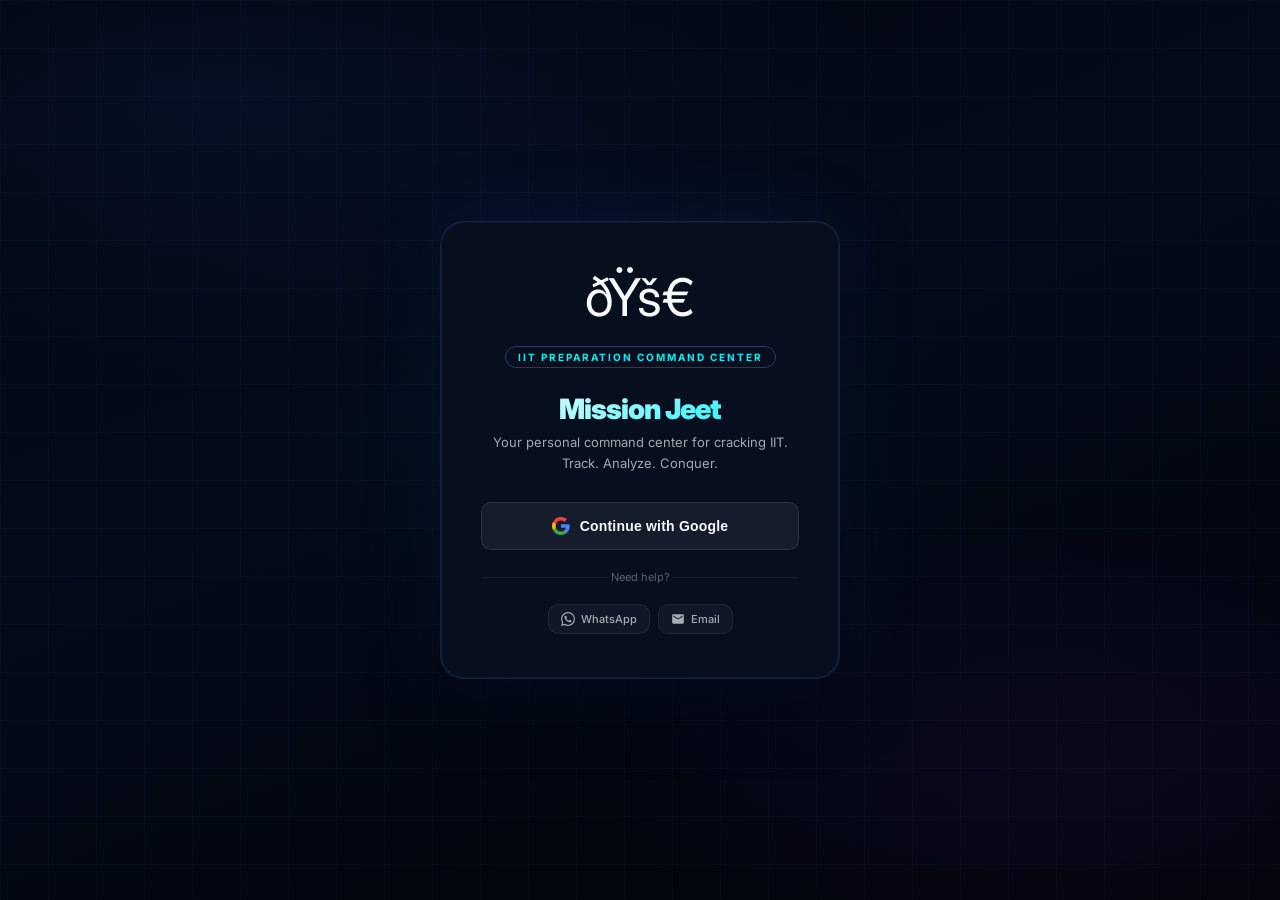
==== commit 959a0c79: "Add files via upload" ====
--- a/index.html
+++ b/index.html
@@ -1,106 +1,1070 @@
 <!DOCTYPE html>
 <html lang="en">
 <head>
-    <meta charset="UTF-8">
-    <meta name="viewport" content="width=device-width, initial-scale=1.0">
-    <title>Hiroto Signals — Authentication</title>
-    <link rel="stylesheet" href="style.css">
-    <link href="https://fonts.googleapis.com/css2?family=Inter:wght@300;400;500;600&family=Noto+Sans+JP:wght@400;500&family=Space+Mono:wght@400;500&display=swap" rel="stylesheet">
+<meta charset="UTF-8">
+<meta name="viewport" content="width=device-width, initial-scale=1.0, viewport-fit=cover">
+<meta name="description" content="Mission Jeet â€” Your personal IIT preparation command center. Track tasks, tests, chapters, and rank progress on your journey to your dream IIT.">
+<title>MISSION JEET | IIT Preparation Command Center</title>
+<link rel="preconnect" href="https://fonts.googleapis.com">
+<link href="https://fonts.googleapis.com/css2?family=Inter:wght@300;400;500;600;700;800;900&family=JetBrains+Mono:wght@400;500;600;700&display=swap" rel="stylesheet">
+<script src="https://www.gstatic.com/firebasejs/10.7.1/firebase-app-compat.js"></script>
+<script src="https://www.gstatic.com/firebasejs/10.7.1/firebase-auth-compat.js"></script>
+<script src="https://www.gstatic.com/firebasejs/10.7.1/firebase-firestore-compat.js"></script>
+<script src="https://www.gstatic.com/firebasejs/10.7.1/firebase-storage-compat.js"></script>
+<script src="https://cdn.jsdelivr.net/npm/chart.js@4.4.0/dist/chart.umd.min.js"></script>
+  <link rel="stylesheet" href="styles.css">
 </head>
 <body>
-    <!-- Background -->
-    <div class="bg-grid"></div>
-    <div class="bg-orb"></div>
-
-    <!-- Login Container -->
-    <main class="login-container">
-        
-        <!-- Brand Section -->
-        <div class="brand-section">
-            <div class="logo-wrap">
-                <img src="https://i.ibb.co/jPXgdMN6/logo.jpg" alt="." class="logo">
+<div class="bg-aurora"></div>
+<div class="bg-grid"></div>
+<div class="particles" id="particles"></div>
+
+<!-- ======================================================
+     AUTH SCREEN
+====================================================== -->
+<div id="authScreen" class="auth-screen">
+  <div class="auth-card">
+    <span class="auth-rocket">ðŸš€</span>
+    <div class="auth-tagline">IIT PREPARATION COMMAND CENTER</div>
+    <h1 class="auth-title">Mission Jeet</h1>
+    <p class="auth-sub">Your personal command center for cracking IIT.<br>Track. Analyze. Conquer.</p>
+    <button class="auth-google-btn" onclick="signInWithGoogle()" id="googleSignInBtn">
+      <svg width="18" height="18" viewBox="0 0 18 18"><path fill="#4285F4" d="M17.64 9.2c0-.637-.057-1.251-.164-1.84H9v3.481h4.844c-.209 1.125-.843 2.078-1.796 2.717v2.258h2.908c1.702-1.567 2.684-3.874 2.684-6.615z"/><path fill="#34A853" d="M9 18c2.43 0 4.467-.806 5.956-2.18l-2.908-2.259c-.806.54-1.837.86-3.048.86-2.344 0-4.328-1.584-5.036-3.711H.957v2.332A8.997 8.997 0 0 0 9 18z"/><path fill="#FBBC05" d="M3.964 10.71A5.41 5.41 0 0 1 3.682 9c0-.593.102-1.17.282-1.71V4.958H.957A8.996 8.996 0 0 0 0 9c0 1.452.348 2.827.957 4.042l3.007-2.332z"/><path fill="#EA4335" d="M9 3.58c1.321 0 2.508.454 3.44 1.345l2.582-2.58C13.463.891 11.426 0 9 0A8.997 8.997 0 0 0 .957 4.958L3.964 7.29C4.672 5.163 6.656 3.58 9 3.58z"/></svg>
+      Continue with Google
+    </button>
+    <div id="authLoadingWrap" class="hidden auth-loading-wrap">
+      <div class="spinner"></div>
+      <div class="auth-loading-text">Launching your command center...</div>
+    </div>
+    <div class="auth-divider">Need help?</div>
+    <div class="auth-support">
+      <a href="https://wa.me/918292455724" target="_blank">
+        <svg width="14" height="14" viewBox="0 0 24 24" fill="currentColor"><path d="M17.472 14.382c-.297-.149-1.758-.867-2.03-.967-.273-.099-.471-.148-.67.15-.197.297-.767.966-.94 1.164-.173.199-.347.223-.644.075-.297-.15-1.255-.463-2.39-1.475-.883-.788-1.48-1.761-1.653-2.059-.173-.297-.018-.458.13-.606.134-.133.298-.347.446-.52.149-.174.198-.298.298-.497.099-.198.05-.371-.025-.52-.075-.149-.669-1.612-.916-2.207-.242-.579-.487-.5-.669-.51-.173-.008-.371-.01-.57-.01-.198 0-.52.074-.792.372-.272.297-1.04 1.016-1.04 2.479 0 1.462 1.065 2.875 1.213 3.074.149.198 2.096 3.2 5.077 4.487.709.306 1.262.489 1.694.625.712.227 1.36.195 1.871.118.571-.085 1.758-.719 2.006-1.413.248-.694.248-1.289.173-1.413-.074-.124-.272-.198-.57-.347m-5.421 7.403h-.004a9.87 9.87 0 01-5.031-1.378l-.361-.214-3.741.982.998-3.648-.235-.374a9.86 9.86 0 01-1.51-5.26c.001-5.45 4.436-9.884 9.888-9.884 2.64 0 5.122 1.03 6.988 2.898a9.825 9.825 0 012.893 6.994c-.003 5.45-4.437 9.884-9.885 9.884m8.413-18.297A11.815 11.815 0 0012.05 0C5.495 0 .16 5.335.157 11.892c0 2.096.547 4.142 1.588 5.945L.057 24l6.305-1.654a11.882 11.882 0 005.683 1.448h.005c6.554 0 11.89-5.335 11.893-11.893a11.821 11.821 0 00-3.48-8.413z"/></svg>
+        WhatsApp
+      </a>
+      <a href="mailto:Diveshsah2@gmail.com">
+        <svg width="14" height="14" viewBox="0 0 24 24" fill="currentColor"><path d="M20 4H4c-1.1 0-1.99.9-1.99 2L2 18c0 1.1.9 2 2 2h16c1.1 0 2-.9 2-2V6c0-1.1-.9-2-2-2zm0 4l-8 5-8-5V6l8 5 8-5v2z"/></svg>
+        Email
+      </a>
+    </div>
+  </div>
+</div>
+
+<!-- ======================================================
+     MAIN APP
+====================================================== -->
+<div id="app" class="app hidden">
+  <div class="sidebar-overlay" id="sidebarOverlay" onclick="closeMobileSidebar()"></div>
+
+  <!-- SIDEBAR -->
+  <aside class="sidebar" id="sidebar">
+    <div class="sb-header">
+      <div class="sb-brand">
+        <div class="sb-logo">MJ</div>
+        <div class="sb-brand-text">
+          <h1>Mission Jeet</h1>
+          <p>IIT Command Center</p>
+        </div>
+      </div>
+      <div class="sb-user" onclick="goSection('settings')">
+        <div class="sb-avatar" id="sbAvatar">
+          <img id="sbAvatarImg" src="" alt="" style="display:none">
+          <span id="sbAvatarFallback">ðŸ‘¤</span>
+        </div>
+        <div class="sb-user-info" style="min-width:0;flex:1">
+          <div class="sb-user-name" id="sbUserName">Student</div>
+          <div class="sb-user-status">â— Online</div>
+        </div>
+      </div>
+    </div>
+
+    <nav class="sb-nav">
+      <div class="sb-section">
+        <div class="sb-section-label">Mission</div>
+        <button class="nav-btn active" data-sec="dashboard" onclick="goSection('dashboard',this)"><span class="nav-icon">ðŸŽ¯</span>Dashboard</button>
+        <button class="nav-btn" data-sec="tasks" onclick="goSection('tasks',this)">
+          <span class="nav-icon">âœ…</span>Today's Tasks
+          <span class="nav-badge" id="taskBadge" style="display:none">0</span>
+        </button>
+        <button class="nav-btn" data-sec="backlogs" onclick="goSection('backlogs',this)">
+          <span class="nav-icon">ðŸ“š</span>Backlogs
+          <span class="nav-badge" id="backlogBadge" style="display:none">0</span>
+        </button>
+        <button class="nav-btn" data-sec="tests" onclick="goSection('tests',this)"><span class="nav-icon">ðŸ§ª</span>Test Arsenal</button>
+      </div>
+      <div class="sb-section">
+        <div class="sb-section-label">Tracker</div>
+        <button class="nav-btn" data-sec="chapters" onclick="goSection('chapters',this)"><span class="nav-icon">ðŸ“–</span>Chapter Tracker</button>
+        <button class="nav-btn" data-sec="revisions" onclick="goSection('revisions',this)">
+          <span class="nav-icon">ðŸ”„</span>Revision Engine
+          <span class="nav-badge" id="revBadge" style="display:none">0</span>
+        </button>
+        <button class="nav-btn" data-sec="pyq" onclick="goSection('pyq',this)"><span class="nav-icon">ðŸ“</span>PYQ Tracker</button>
+      </div>
+      <div class="sb-section">
+        <div class="sb-section-label">Intelligence</div>
+        <button class="nav-btn" data-sec="weakness" onclick="goSection('weakness',this)"><span class="nav-icon">âš¡</span>Weakness Detector</button>
+        <button class="nav-btn" data-sec="rankPredictor" onclick="goSection('rankPredictor',this)"><span class="nav-icon">ðŸ†</span>Rank Predictor</button>
+        <button class="nav-btn" data-sec="radar" onclick="goSection('radar',this)"><span class="nav-icon">ðŸŽ¯</span>Mission Radar</button>
+        <button class="nav-btn" data-sec="analytics" onclick="goSection('analytics',this)"><span class="nav-icon">ðŸ“Š</span>Study Analytics</button>
+        <button class="nav-btn" data-sec="achievements" onclick="goSection('achievements',this)"><span class="nav-icon">ðŸ…</span>Achievements</button>
+      </div>
+      <div class="sb-section">
+        <div class="sb-section-label">System</div>
+        <button class="nav-btn" data-sec="settings" onclick="goSection('settings',this)"><span class="nav-icon">âš™ï¸</span>Settings</button>
+      </div>
+    </nav>
+
+    <div class="sb-footer">
+      <div class="sb-progress-wrap">
+        <div class="sb-progress-label"><span>Today's Progress</span><span id="sbProgressPct">0%</span></div>
+        <div class="sb-progress-bar"><div class="sb-progress-fill" id="sbProgressFill" style="width:0%"></div></div>
+      </div>
+      <div class="sb-footer-tag">MISSION JEET v2.0</div>
+    </div>
+  </aside>
+
+  <!-- MAIN CONTENT -->
+  <main class="main">
+    <!-- TOP BAR -->
+    <div class="topbar">
+      <div style="display:flex;align-items:center;gap:12px">
+        <button class="mobile-menu-btn" onclick="openMobileSidebar()">â˜°</button>
+        <div class="topbar-left">
+          <h2 id="pageTitle">Dashboard</h2>
+          <p id="pageDate">Loading...</p>
+        </div>
+      </div>
+      <div class="topbar-right">
+        <div class="topbar-streak" id="topbarStreak">ðŸ”¥ <span id="topbarStreakVal">0</span> day streak</div>
+        <div class="topbar-user" id="topbarUser">Guest</div>
+        <button class="btn-logout" onclick="signOutUser()">ðŸšª Logout</button>
+      </div>
+    </div>
+
+    <div class="content" id="mainContent">
+
+<!-- ================================================================
+     DASHBOARD
+================================================================ -->
+<section id="sec-dashboard" class="section active">
+
+  <!-- TODAY'S MISSION HERO -->
+  <div class="mission-hero" style="margin-bottom:20px">
+    <div class="mission-hero-top">
+      <div class="mission-hero-heading">ðŸŽ¯ TODAY'S MISSION <span class="badge badge-blue" id="missionDateBadge">TODAY</span></div>
+      <button class="btn btn-ghost btn-sm" onclick="goSection('tasks')">View Tasks â†’</button>
+    </div>
+    <div class="mission-4grid">
+      <div class="m4-card"><div class="m4-val" style="color:var(--yellow-l)" id="h-pending">0</div><div class="m4-label">Pending Tasks</div></div>
+      <div class="m4-card"><div class="m4-val" style="color:var(--red-l)" id="h-revisions">0</div><div class="m4-label">Revisions Due</div></div>
+      <div class="m4-card"><div class="m4-val" style="color:var(--blue-l)" id="h-tests">0</div><div class="m4-label">Upcoming Tests</div></div>
+      <div class="m4-card"><div class="m4-val" style="color:var(--green-l)" id="h-streak">0</div><div class="m4-label">Day Streak ðŸ”¥</div></div>
+    </div>
+    <div class="mentor-quick" id="dashMentorQuick">
+      <span style="font-size:18px;flex-shrink:0">ðŸ’¡</span>
+      <span><strong>Aacharya:</strong> <span id="dashMentorText">Start your day with your most important task. Focus drives results.</span></span>
+    </div>
+  </div>
+
+  <!-- MAIN DASH GRID -->
+  <div class="grid-dash" style="margin-bottom:20px">
+    <!-- Pending Tasks -->
+    <div class="card">
+      <div class="card-header">
+        <div class="card-title">ðŸ“‹ Pending Work</div>
+        <button class="btn btn-ghost btn-sm" onclick="goSection('tasks')">All Tasks</button>
+      </div>
+      <div class="card-body-sm"><div class="task-list" id="dashTaskList"></div></div>
+    </div>
+    <!-- Aacharya AI Mentor -->
+    <div class="mentor-card" id="mentorCard">
+      <div class="mentor-header">
+        <div class="mentor-avatar">ðŸ§™</div>
+        <div style="flex:1;min-width:0">
+          <div class="mentor-name">Aacharya AI <span class="ai-badge">âœ¨ Gemini</span></div>
+          <div class="mentor-sub ai-status-live" id="mentorStatus">Analyzing your data...</div>
+        </div>
+        <button class="btn btn-ghost btn-sm" style="flex-shrink:0;font-size:11px" onclick="generateMentorInsights(true)">â†º Refresh</button>
+      </div>
+      <div id="mentorThinking" class="mentor-thinking">
+        <span class="thinking-dots"><span>â—</span><span>â—</span><span>â—</span></span>
+        <span>Aacharya is thinking...</span>
+      </div>
+      <div id="mentorInsights"></div>
+    </div>
+  </div>
+
+  <!-- RECENT PERFORMANCE + STUDY WIDGET -->
+  <div class="grid-2" style="margin-bottom:20px">
+    <div class="card">
+      <div class="card-header">
+        <div class="card-title">ðŸ“ˆ Recent Performance</div>
+        <span class="badge badge-blue" id="perfAvgBadge">Avg: 0%</span>
+      </div>
+      <div class="card-body-sm">
+        <div id="recentPerfList"><div class="empty-state"><span class="empty-state-icon">ðŸ§ª</span><div class="empty-state-text">No test results yet.<br>Add your first test to see performance.</div></div></div>
+        <div style="margin-top:14px;display:flex;gap:16px">
+          <div style="text-align:center;flex:1"><div style="font-size:22px;font-weight:900;font-family:'JetBrains Mono',monospace;color:var(--blue-l)" id="perfAvgScore">0%</div><div style="font-size:10px;color:var(--txt-3)">Average</div></div>
+          <div style="text-align:center;flex:1"><div style="font-size:22px;font-weight:900;font-family:'JetBrains Mono',monospace;color:var(--green-l)" id="perfAccuracy">0%</div><div style="font-size:10px;color:var(--txt-3)">Accuracy</div></div>
+          <div style="text-align:center;flex:1"><div style="font-size:22px;font-weight:900;font-family:'JetBrains Mono',monospace;color:var(--yellow-l)" id="perfTrend">â†’</div><div style="font-size:10px;color:var(--txt-3)">Trend</div></div>
+        </div>
+      </div>
+    </div>
+    <!-- Study Hours Widget -->
+    <div class="card">
+      <div class="card-header">
+        <div class="card-title">â±ï¸ Study Hours</div>
+        <div class="timer-mode-btns">
+          <button class="timer-mode-btn active" onclick="setTimerMode(25,this)">25m</button>
+          <button class="timer-mode-btn" onclick="setTimerMode(50,this)">50m</button>
+          <button class="timer-mode-btn" onclick="setTimerMode(0,this)">Custom</button>
+        </div>
+      </div>
+      <div class="card-body-sm">
+        <div class="study-widget">
+          <div class="timer-display">
+            <div class="timer-time" id="timerDisplay">25:00</div>
+            <div class="timer-label" id="timerLabel">POMODORO</div>
+            <div class="timer-btns">
+              <button class="btn btn-primary btn-sm" id="timerStartBtn" onclick="toggleTimer()">â–¶ Start</button>
+              <button class="btn btn-ghost btn-sm" onclick="resetTimer()">â†º Reset</button>
             </div>
-            <div class="brand-text">
-                <h1 class="brand-name">卄丨尺ㄖㄒㄖ ⚝ -SIGNALS</h1>
-                <span class="brand-jp">ヒロト信号</span>
+          </div>
+          <div class="hours-mini-grid">
+            <div class="hours-mini-card"><div class="hours-mini-val" id="todayHours">0.0</div><div class="hours-mini-label">Today (hrs)</div></div>
+            <div class="hours-mini-card"><div class="hours-mini-val" id="weekHours">0.0</div><div class="hours-mini-label">This Week</div></div>
+          </div>
+          <div class="log-session-row">
+            <input type="number" class="form-input" id="logHoursInput" placeholder="Hours studied" min="0.5" max="16" step="0.5" style="font-size:12px;padding:8px 12px">
+            <button class="btn btn-primary btn-sm" onclick="logStudySession()">Log</button>
+          </div>
+        </div>
+      </div>
+    </div>
+  </div>
+
+  <!-- UPCOMING TESTS + QUICK STATS -->
+  <div class="grid-2" style="margin-bottom:20px">
+    <div class="card">
+      <div class="card-header">
+        <div class="card-title">ðŸ“… Upcoming Tests</div>
+        <button class="btn btn-ghost btn-sm" onclick="goSection('tests')">All Tests</button>
+      </div>
+      <div class="card-body-sm" id="dashUpcomingTests"><div class="empty-state"><span class="empty-state-icon">ðŸ§ª</span><div class="empty-state-text">No tests scheduled</div></div></div>
+    </div>
+    <div class="card">
+      <div class="card-header"><div class="card-title">ðŸŽ¯ Mission Target</div></div>
+      <div class="card-body-sm">
+        <div style="display:flex;flex-direction:column;gap:10px">
+          <div style="display:flex;justify-content:space-between;font-size:12px"><span style="color:var(--txt-3)">Dream College</span><span style="font-weight:700" id="dash-college">Not Set</span></div>
+          <div style="display:flex;justify-content:space-between;font-size:12px"><span style="color:var(--txt-3)">Target Rank</span><span style="font-weight:700" id="dash-rank">Not Set</span></div>
+          <div style="display:flex;justify-content:space-between;font-size:12px"><span style="color:var(--txt-3)">JEE Main Target</span><span style="font-weight:700" id="dash-percentile">Not Set</span></div>
+          <div style="display:flex;justify-content:space-between;font-size:12px"><span style="color:var(--txt-3)">Today's Hours Goal</span><span style="font-weight:700" id="dash-hours-goal">8 hrs</span></div>
+          <div style="margin-top:6px">
+            <div id="journeyStatus" class="badge badge-blue" style="width:100%;justify-content:center;padding:8px;font-size:12px">Set your mission in Settings</div>
+          </div>
+        </div>
+      </div>
+    </div>
+  </div>
+
+</section>
+
+<!-- ================================================================
+     TODAY'S TASKS
+================================================================ -->
+<section id="sec-tasks" class="section">
+  <div class="card">
+    <div class="card-header">
+      <div class="card-title">âœ… Today's Execution Plan</div>
+      <div style="display:flex;gap:8px">
+        <button class="btn btn-ghost btn-sm" onclick="resetTasks()">â†º Reset</button>
+        <button class="btn btn-primary btn-sm" onclick="openModal('taskModal')">+ Add Task</button>
+      </div>
+    </div>
+    <div class="card-body"><div class="task-list" id="taskList"><div class="empty-state"><span class="empty-state-icon">ðŸ“</span><div class="empty-state-text">No tasks yet. Add your study plan!</div></div></div></div>
+  </div>
+  <div class="card" style="margin-top:16px">
+    <div class="card-header">
+      <div class="card-title">ðŸ“‹ Manage Tasks</div>
+    </div>
+    <div class="card-body" style="padding:0">
+      <table class="tbl" id="manageTaskTable">
+        <thead><tr><th></th><th>Task</th><th>Subject</th><th>Detail</th><th>Status</th><th>Action</th></tr></thead>
+        <tbody id="manageTaskBody"></tbody>
+      </table>
+    </div>
+  </div>
+</section>
+
+<!-- ================================================================
+     BACKLOGS
+================================================================ -->
+<section id="sec-backlogs" class="section">
+  <div class="card">
+    <div class="card-header">
+      <div class="card-title">ðŸ“š Backlogs</div>
+      <button class="btn btn-primary btn-sm" onclick="openBacklogModal()">+ Add Backlog</button>
+    </div>
+    <div class="card-body">
+      <div class="warning-notice">ðŸ“Œ Backlogs are topics you need to cover but haven't started. Clear them consistently to stay on track.</div>
+      <div class="task-list" id="backlogList"><div class="empty-state"><span class="empty-state-icon">ðŸŽ‰</span><div class="empty-state-text">No backlogs! You're all caught up.</div></div></div>
+    </div>
+  </div>
+</section>
+
+<!-- ================================================================
+     TEST ARSENAL
+================================================================ -->
+<section id="sec-tests" class="section">
+  <div class="card" style="margin-bottom:16px">
+    <div class="card-header">
+      <div class="card-title">ðŸ§ª Test Arsenal</div>
+      <button class="btn btn-primary btn-sm" onclick="openModal('testModal')">+ Schedule Test</button>
+    </div>
+    <div class="card-body" style="padding:14px 20px">
+      <div style="display:flex;gap:8px;flex-wrap:wrap">
+        <button class="btn btn-ghost btn-sm active" onclick="filterTests('all',this)">All</button>
+        <button class="btn btn-ghost btn-sm" onclick="filterTests('upcoming',this)">Upcoming</button>
+        <button class="btn btn-ghost btn-sm" onclick="filterTests('completed',this)">Completed</button>
+      </div>
+    </div>
+    <div class="card-body" style="padding:0">
+      <table class="tbl">
+        <thead><tr><th>Test</th><th>Type</th><th>Date</th><th>âš›ï¸ Phy%</th><th>ðŸ§ª Chem%</th><th>ðŸ“ Math%</th><th>Overall</th><th>Status</th><th>Action</th></tr></thead>
+        <tbody id="testTableBody"></tbody>
+      </table>
+    </div>
+  </div>
+</section>
+
+<!-- ================================================================
+     CHAPTER TRACKER
+================================================================ -->
+<section id="sec-chapters" class="section">
+  <div style="display:flex;align-items:center;justify-content:space-between;margin-bottom:16px;flex-wrap:wrap;gap:10px">
+    <div>
+      <h3 style="font-size:16px;font-weight:800;margin-bottom:2px">ðŸ“– Chapter Tracker</h3>
+      <p style="font-size:11px;color:var(--txt-3)">Track completion and revision status for all JEE chapters</p>
+    </div>
+    <div style="display:flex;gap:8px;flex-wrap:wrap">
+      <span class="badge badge-green" id="chaptersDone">0 Complete</span>
+      <span class="badge badge-yellow" id="chaptersProgress">0 In Progress</span>
+      <span class="badge badge-red" id="chaptersRevDue">0 Rev. Due</span>
+    </div>
+  </div>
+
+  <!-- Physics -->
+  <div class="subject-panel">
+    <div class="subject-panel-header" onclick="toggleSubjectPanel('physics')">
+      <div class="subject-panel-title">
+        <div class="subject-panel-icon" style="background:rgba(37,99,235,0.15)">âš›ï¸</div>
+        <span>Physics</span>
+        <span class="badge badge-blue" id="phys-summary">0/30</span>
+      </div>
+      <div class="subject-panel-stats">
+        <div class="subject-progress-ring">
+          <svg width="44" height="44" viewBox="0 0 44 44"><circle fill="none" stroke="rgba(255,255,255,0.06)" stroke-width="5" cx="22" cy="22" r="18"/><circle class="chapter-ring-fill" id="phys-ring" fill="none" stroke="#2563eb" stroke-width="5" stroke-linecap="round" cx="22" cy="22" r="18" stroke-dasharray="113.1" stroke-dashoffset="113.1" transform="rotate(-90 22 22)"/></svg>
+          <div class="subject-progress-ring-text" id="phys-pct">0%</div>
+        </div>
+        <span class="subject-panel-chevron" id="phys-chevron">â–¼</span>
+      </div>
+    </div>
+    <div class="chapter-grid" id="phys-chapters"></div>
+  </div>
+
+  <!-- Chemistry -->
+  <div class="subject-panel">
+    <div class="subject-panel-header" onclick="toggleSubjectPanel('chemistry')">
+      <div class="subject-panel-title">
+        <div class="subject-panel-icon" style="background:rgba(5,150,105,0.15)">ðŸ§ª</div>
+        <span>Chemistry</span>
+        <span class="badge badge-green" id="chem-summary">0/29</span>
+      </div>
+      <div class="subject-panel-stats">
+        <div class="subject-progress-ring">
+          <svg width="44" height="44" viewBox="0 0 44 44"><circle fill="none" stroke="rgba(255,255,255,0.06)" stroke-width="5" cx="22" cy="22" r="18"/><circle class="chapter-ring-fill" id="chem-ring" fill="none" stroke="#059669" stroke-width="5" stroke-linecap="round" cx="22" cy="22" r="18" stroke-dasharray="113.1" stroke-dashoffset="113.1" transform="rotate(-90 22 22)"/></svg>
+          <div class="subject-progress-ring-text" id="chem-pct">0%</div>
+        </div>
+        <span class="subject-panel-chevron" id="chem-chevron">â–¼</span>
+      </div>
+    </div>
+    <div class="chapter-grid" id="chem-chapters"></div>
+  </div>
+
+  <!-- Mathematics -->
+  <div class="subject-panel">
+    <div class="subject-panel-header" onclick="toggleSubjectPanel('mathematics')">
+      <div class="subject-panel-title">
+        <div class="subject-panel-icon" style="background:rgba(217,119,6,0.15)">ðŸ“</div>
+        <span>Mathematics</span>
+        <span class="badge badge-yellow" id="math-summary">0/30</span>
+      </div>
+      <div class="subject-panel-stats">
+        <div class="subject-progress-ring">
+          <svg width="44" height="44" viewBox="0 0 44 44"><circle fill="none" stroke="rgba(255,255,255,0.06)" stroke-width="5" cx="22" cy="22" r="18"/><circle class="chapter-ring-fill" id="math-ring" fill="none" stroke="#d97706" stroke-width="5" stroke-linecap="round" cx="22" cy="22" r="18" stroke-dasharray="113.1" stroke-dashoffset="113.1" transform="rotate(-90 22 22)"/></svg>
+          <div class="subject-progress-ring-text" id="math-pct">0%</div>
+        </div>
+        <span class="subject-panel-chevron" id="math-chevron">â–¼</span>
+      </div>
+    </div>
+    <div class="chapter-grid" id="math-chapters"></div>
+  </div>
+</section>
+
+<!-- ================================================================
+     REVISION ENGINE
+================================================================ -->
+<section id="sec-revisions" class="section">
+  <div style="display:flex;align-items:center;justify-content:space-between;margin-bottom:16px;flex-wrap:wrap;gap:10px">
+    <div>
+      <h3 style="font-size:16px;font-weight:800;margin-bottom:2px">ðŸ”„ Revision Engine</h3>
+      <p style="font-size:11px;color:var(--txt-3)">AI Spaced Repetition: Optimized dynamically based on PYQs, test scores, and daily load balancing</p>
+    </div>
+    <button class="btn btn-ai btn-sm" onclick="aiOptimizeAllRevisions()">ðŸ¤– AI Auto-Schedule & Load Balance</button>
+  </div>
+  <div id="revisionAiTip" class="ai-insight-box" style="display:none;margin-bottom:16px"></div>
+  <div class="rev-stats" style="margin-bottom:16px">
+    <div class="rev-stat-card"><div class="rev-stat-val" style="color:var(--red-l)" id="revOverdue">0</div><div class="rev-stat-label">Overdue</div></div>
+    <div class="rev-stat-card"><div class="rev-stat-val" style="color:var(--yellow-l)" id="revDueToday">0</div><div class="rev-stat-label">Due Today</div></div>
+    <div class="rev-stat-card"><div class="rev-stat-val" style="color:var(--blue-l)" id="revUpcoming">0</div><div class="rev-stat-label">Upcoming</div></div>
+    <div class="rev-stat-card"><div class="rev-stat-val" style="color:var(--green-l)" id="revDone">0</div><div class="rev-stat-label">Completed</div></div>
+  </div>
+  <div class="card" style="margin-bottom:16px">
+    <div class="card-header"><div class="card-title">ðŸ”´ Overdue Revisions</div></div>
+    <div class="card-body" id="revOverdueList"><div class="empty-state"><span class="empty-state-icon">ðŸŽ‰</span><div class="empty-state-text">No overdue revisions!</div></div></div>
+  </div>
+  <div class="card" style="margin-bottom:16px">
+    <div class="card-header"><div class="card-title">ðŸ“… Due Today</div></div>
+    <div class="card-body" id="revTodayList"><div class="empty-state"><span class="empty-state-icon">âœ…</span><div class="empty-state-text">No revisions due today</div></div></div>
+  </div>
+  <div class="card">
+    <div class="card-header"><div class="card-title">ðŸ“† Upcoming Revisions</div></div>
+    <div class="card-body" id="revUpcomingList"><div class="empty-state"><span class="empty-state-icon">ðŸ“…</span><div class="empty-state-text">Mark chapters as complete to auto-schedule revisions</div></div></div>
+  </div>
+</section>
+
+<!-- ================================================================
+     PYQ TRACKER
+================================================================ -->
+<section id="sec-pyq" class="section">
+  <div class="pyq-stats">
+    <div class="pyq-stat-card"><div class="pyq-stat-val" style="color:var(--blue-l)" id="pyqTotalSolved">0</div><div class="pyq-stat-label">Total Solved</div></div>
+    <div class="pyq-stat-card"><div class="pyq-stat-val" style="color:var(--green-l)" id="pyqAccuracy">0%</div><div class="pyq-stat-label">Avg Accuracy</div></div>
+    <div class="pyq-stat-card"><div class="pyq-stat-val" style="color:var(--yellow-l)" id="pyqPending">0</div><div class="pyq-stat-label">Chapters Pending</div></div>
+  </div>
+  <div id="pyqContent">
+    <div class="pyq-subject-wrap" id="pyqPhysicsWrap">
+      <div class="pyq-subject-header" onclick="togglePYQSubject('physics')">
+        <div style="display:flex;align-items:center;gap:10px"><span style="font-size:18px">âš›ï¸</span><span style="font-weight:700;font-size:13px">Physics PYQs</span><span class="badge badge-blue" id="pyqPhysBadge">0 solved</span></div>
+        <span style="color:var(--txt-3)">â–¼</span>
+      </div>
+      <div id="pyqPhysList" style="display:none;padding:4px 0"></div>
+    </div>
+    <div class="pyq-subject-wrap" id="pyqChemistryWrap">
+      <div class="pyq-subject-header" onclick="togglePYQSubject('chemistry')">
+        <div style="display:flex;align-items:center;gap:10px"><span style="font-size:18px">ðŸ§ª</span><span style="font-weight:700;font-size:13px">Chemistry PYQs</span><span class="badge badge-green" id="pyqChemBadge">0 solved</span></div>
+        <span style="color:var(--txt-3)">â–¼</span>
+      </div>
+      <div id="pyqChemList" style="display:none;padding:4px 0"></div>
+    </div>
+    <div class="pyq-subject-wrap" id="pyqMathWrap">
+      <div class="pyq-subject-header" onclick="togglePYQSubject('mathematics')">
+        <div style="display:flex;align-items:center;gap:10px"><span style="font-size:18px">ðŸ“</span><span style="font-weight:700;font-size:13px">Mathematics PYQs</span><span class="badge badge-yellow" id="pyqMathBadge">0 solved</span></div>
+        <span style="color:var(--txt-3)">â–¼</span>
+      </div>
+      <div id="pyqMathList" style="display:none;padding:4px 0"></div>
+    </div>
+  </div>
+</section>
+
+<!-- ================================================================
+     WEAKNESS DETECTOR
+================================================================ -->
+<section id="sec-weakness" class="section">
+  <div style="margin-bottom:16px">
+    <h3 style="font-size:16px;font-weight:800;margin-bottom:4px">âš¡ Weakness Detector</h3>
+    <p style="font-size:12px;color:var(--txt-3)">Automatically detected from your test performance and chapter data</p>
+  </div>
+  <div class="grid-3" style="margin-bottom:20px">
+    <div class="card" style="border-color:rgba(220,38,38,0.2);background:rgba(220,38,38,0.04)">
+      <div class="card-body" style="text-align:center">
+        <div style="font-size:28px;font-weight:900;font-family:'JetBrains Mono',monospace;color:var(--red-l)" id="weakDangerCount">0</div>
+        <div style="font-size:10px;color:var(--txt-3);margin-top:4px">DANGER ZONES (&lt;40%)</div>
+      </div>
+    </div>
+    <div class="card" style="border-color:rgba(217,119,6,0.2);background:rgba(217,119,6,0.04)">
+      <div class="card-body" style="text-align:center">
+        <div style="font-size:28px;font-weight:900;font-family:'JetBrains Mono',monospace;color:var(--yellow-l)" id="weakCautionCount">0</div>
+        <div style="font-size:10px;color:var(--txt-3);margin-top:4px">CAUTION ZONES (40â€“60%)</div>
+      </div>
+    </div>
+    <div class="card" style="border-color:rgba(5,150,105,0.2);background:rgba(5,150,105,0.04)">
+      <div class="card-body" style="text-align:center">
+        <div style="font-size:28px;font-weight:900;font-family:'JetBrains Mono',monospace;color:var(--green-l)" id="weakGoodCount">0</div>
+        <div style="font-size:10px;color:var(--txt-3);margin-top:4px">STRONG AREAS (&gt;60%)</div>
+      </div>
+    </div>
+  </div>
+  <div class="card" style="margin-bottom:16px">
+    <div class="card-header"><div class="card-title">ðŸ”´ Danger Zones â€” Immediate Action Required</div></div>
+    <div class="card-body"><div class="weakness-grid" id="weakDangerList"><div class="empty-state"><span class="empty-state-icon">ðŸ†</span><div class="empty-state-text">No danger zones! Keep it up.</div></div></div></div>
+  </div>
+  <div class="card" style="margin-bottom:16px">
+    <div class="card-header"><div class="card-title">ðŸŸ¡ Caution Zones â€” Needs Improvement</div></div>
+    <div class="card-body"><div class="weakness-grid" id="weakCautionList"><div class="empty-state"><span class="empty-state-icon">âœ¨</span><div class="empty-state-text">No caution zones!</div></div></div></div>
+  </div>
+  <div class="card">
+    <div class="card-header"><div class="card-title">âœ… Strong Areas â€” Maintain These</div></div>
+    <div class="card-body"><div class="weakness-grid" id="weakGoodList"><div class="empty-state"><span class="empty-state-icon">ðŸ“š</span><div class="empty-state-text">Complete chapters and tests to see your strong areas.</div></div></div></div>
+  </div>
+</section>
+
+<!-- ================================================================
+     RANK PREDICTOR
+================================================================ -->
+<section id="sec-rankPredictor" class="section">
+  <div class="rank-toggle-wrap">
+    <button class="rank-toggle-btn active" onclick="setRankMode('main',this)">JEE Main</button>
+    <button class="rank-toggle-btn" onclick="setRankMode('advanced',this)">JEE Advanced</button>
+  </div>
+
+  <div class="grid-2" style="margin-bottom:20px">
+    <div class="card">
+      <div class="rank-gauge-wrap">
+        <div class="rank-gauge">
+          <svg width="180" height="180" viewBox="0 0 180 180">
+            <circle fill="none" stroke="rgba(255,255,255,0.06)" stroke-width="12" cx="90" cy="90" r="72"/>
+            <circle id="rankGaugeRing" fill="none" stroke="#2563eb" stroke-width="12" stroke-linecap="round" cx="90" cy="90" r="72" stroke-dasharray="452.4" stroke-dashoffset="452.4" transform="rotate(-90 90 90)"/>
+          </svg>
+          <div class="rank-gauge-text">
+            <div class="rank-pct" id="rankPctVal">0</div>
+            <div class="rank-pct-label">Percentile</div>
+          </div>
+        </div>
+        <div style="font-size:13px;color:var(--txt-2);text-align:center" id="rankEstimate">Based on your mock test average</div>
+      </div>
+    </div>
+    <div class="rank-cards-grid" style="display:grid;grid-template-columns:1fr 1fr;gap:12px;padding:20px;align-content:start">
+      <div class="rank-info-card"><div class="rank-info-val" style="color:var(--blue-l)" id="rankCurrent">â€”</div><div class="rank-info-label">Current Est. Rank</div></div>
+      <div class="rank-info-card"><div class="rank-info-val" style="color:var(--green-l)" id="rankTarget">â€”</div><div class="rank-info-label">Target Rank</div></div>
+      <div class="rank-info-card"><div class="rank-info-val" style="color:var(--yellow-l)" id="rankGap">â€”</div><div class="rank-info-label">Gap to Close</div></div>
+      <div class="rank-info-card"><div class="rank-info-val" style="color:var(--purple-l)" id="rankScore">â€”</div><div class="rank-info-label">Needed Score</div></div>
+    </div>
+  </div>
+
+  <div class="card">
+    <div class="card-header"><div class="card-title">ðŸ“Š Subject-wise Gap Analysis</div></div>
+    <div class="card-body" id="rankGapAnalysis">
+      <div class="empty-state"><span class="empty-state-icon">ðŸŽ¯</span><div class="empty-state-text">Take mock tests to see your rank gap analysis</div></div>
+    </div>
+  </div>
+
+  <div class="card" style="margin-top:16px">
+    <div class="card-header"><div class="card-title">ðŸ’¡ What You Need to Reach Your Goal</div></div>
+    <div class="card-body" id="rankAdvice">
+      <div class="info-notice">Set your target rank in Settings â†’ Mission to get personalized advice.</div>
+    </div>
+  </div>
+</section>
+
+<!-- ================================================================
+     MISSION RADAR
+================================================================ -->
+<section id="sec-radar" class="section">
+  <div class="mission-score-hero">
+    <div class="mission-score-val" id="missionScoreVal">0</div>
+    <div class="mission-score-label">Mission Score â€” Your overall IIT readiness</div>
+    <div class="mission-score-bar"><div class="mission-score-bar-fill" id="missionScoreFill" style="width:0%"></div></div>
+  </div>
+  <div class="radar-wrap">
+    <div class="radar-chart-container"><canvas id="radarChart"></canvas></div>
+    <div class="radar-score-grid" id="radarScoreGrid"></div>
+  </div>
+</section>
+
+<!-- ================================================================
+     STUDY ANALYTICS
+================================================================ -->
+<section id="sec-analytics" class="section">
+  <div class="analytics-kpi" id="analyticsKPI">
+    <div class="kpi-card"><div class="kpi-val" style="color:var(--blue-l)" id="kpiTests">0</div><div class="kpi-label">Total Tests</div><div class="kpi-trend flat" id="kpiTestsTrend">â€”</div></div>
+    <div class="kpi-card"><div class="kpi-val" style="color:var(--green-l)" id="kpiAvgScore">0%</div><div class="kpi-label">Test Average</div><div class="kpi-trend flat" id="kpiAvgTrend">â€”</div></div>
+    <div class="kpi-card"><div class="kpi-val" style="color:var(--yellow-l)" id="kpiStreak">0</div><div class="kpi-label">Best Streak</div><div class="kpi-trend flat">Days</div></div>
+    <div class="kpi-card"><div class="kpi-val" style="color:var(--purple-l)" id="kpiHours">0</div><div class="kpi-label">Study Hours</div><div class="kpi-trend flat">Total</div></div>
+  </div>
+
+  <div style="display:flex;gap:12px;margin: 16px 0;flex-wrap:wrap">
+    <button class="btn btn-ghost" onclick="openHistoryModal('tests')">📊 View Stored Test Records</button>
+    <button class="btn btn-ghost" onclick="openHistoryModal('study')">⏱️ View Study Session Logs</button>
+  </div>
+
+  <div class="grid-2" style="margin-bottom:16px">
+    <div class="card">
+      <div class="card-header"><div class="card-title">ðŸ“ˆ Test Score Trend</div></div>
+      <div class="card-body">
+        <div class="chart-container">
+          <canvas id="chartTestTrend"></canvas>
+          <div id="chartTestTrendEmpty" class="empty-state hidden">
+            <span class="empty-state-icon">ðŸ“ˆ</span>
+            <div class="empty-state-text">No completed tests yet.<br>Submit marks in Test Arsenal to see trend.</div>
+          </div>
+        </div>
+      </div>
+    </div>
+    <div class="card">
+      <div class="card-header"><div class="card-title">âš–ï¸ Subject Balance</div></div>
+      <div class="card-body">
+        <div class="chart-container">
+          <canvas id="chartSubjectBalance"></canvas>
+          <div id="chartSubjectBalanceEmpty" class="empty-state hidden">
+            <span class="empty-state-icon">âš–ï¸</span>
+            <div class="empty-state-text">No test data.<br>Add tests to see subject balance.</div>
+          </div>
+        </div>
+      </div>
+    </div>
+  </div>
+
+  <div class="card" style="margin-bottom:16px">
+    <div class="card-header"><div class="card-title">ðŸ“… Study Hours (Last 14 Days)</div></div>
+    <div class="card-body"><div class="chart-container"><canvas id="chartStudyHours"></canvas></div></div>
+  </div>
+
+  <div class="card">
+    <div class="card-header"><div class="card-title">ðŸ—“ï¸ Consistency Heatmap (Last 90 Days)</div></div>
+    <div class="card-body">
+      <div class="heatmap-month-labels" id="heatmapMonthLabels"></div>
+      <div class="heatmap-wrap" id="heatmapGrid"></div>
+      <div style="display:flex;align-items:center;gap:6px;margin-top:10px;font-size:10px;color:var(--txt-3)">
+        <span>Less</span>
+        <div style="width:12px;height:12px;border-radius:2px;background:rgba(255,255,255,0.05)"></div>
+        <div style="width:12px;height:12px;border-radius:2px;background:rgba(37,99,235,0.2)"></div>
+        <div style="width:12px;height:12px;border-radius:2px;background:rgba(37,99,235,0.45)"></div>
+        <div style="width:12px;height:12px;border-radius:2px;background:rgba(37,99,235,0.7)"></div>
+        <div style="width:12px;height:12px;border-radius:2px;background:#2563eb"></div>
+        <span>More</span>
+      </div>
+    </div>
+  </div>
+</section>
+
+<!-- ================================================================
+     ACHIEVEMENTS
+================================================================ -->
+<section id="sec-achievements" class="section">
+  <div style="margin-bottom:16px">
+    <h3 style="font-size:16px;font-weight:800;margin-bottom:2px">ðŸ… Achievements</h3>
+    <p style="font-size:11px;color:var(--txt-3)">Milestones on your journey to IIT</p>
+  </div>
+  <div class="achievements-grid" id="achievementsGrid"></div>
+</section>
+
+<!-- ================================================================
+     SETTINGS
+================================================================ -->
+<section id="sec-settings" class="section">
+  <div class="settings-tabs">
+    <button class="settings-tab active" onclick="showSettingsTab('profile',this)">ðŸ‘¤ Profile</button>
+    <button class="settings-tab" onclick="showSettingsTab('mission',this)">ðŸš€ Mission</button>
+    <button class="settings-tab" onclick="showSettingsTab('data',this)">ðŸ“Š Data</button>
+  </div>
+
+  <!-- Profile Tab -->
+  <div class="settings-panel active" id="stab-profile">
+    <div class="card" style="max-width:640px">
+      <div class="card-header"><div class="card-title">ðŸ‘¤ Your Profile</div></div>
+      <div class="card-body">
+        <div class="profile-header-row">
+          <div class="profile-photo-wrap">
+            <div class="profile-photo" id="profilePhoto">
+              <img id="profilePhotoImg" src="" alt="" style="display:none">
+              <span id="profilePhotoFallback">ðŸ‘¤</span>
             </div>
-        </div>
-
-        <!-- Login Card -->
-        <div class="login-card">
-            <div class="card-accent"></div>
-            
-            <div class="form-header">
-                <span class="header-icon">◈</span>
-                <h2>Secure Access</h2>
-                <p>Enter your authentication key</p>
-            </div>
-
-            <div class="form-body">
-                <div class="input-group">
-                    <label for="keyInput">Access Key</label>
-                    <input 
-                        type="text" 
-                        id="keyInput" 
-                        class="key-input" 
-                        placeholder="XXXX-XXXX-XXXX" 
-                        maxlength="14"
-                        autocomplete="off"
-                    >
-                </div>
-
-                <button class="submit-btn" id="authBtn" onclick="authenticate()">
-                    <span class="btn-text">Verify Access</span>
-                    <span class="btn-loader hidden"></span>
-                </button>
-
-                <div class="status-msg" id="statusMsg"></div>
-
-                <div class="session-info" id="sessionInfo">
-                    <div class="info-row">
-                        <span>Status</span>
-                        <span class="active" id="sessStatus">--</span>
-                    </div>
-                    <div class="info-row">
-                        <span>Expires</span>
-                        <span id="sessExpiry">--</span>
-                    </div>
-                    <div class="info-row">
-                        <span>Remaining</span>
-                        <span id="sessRemain">--</span>
-                    </div>
-                </div>
-            </div>
-        </div>
-
-        <!-- Footer -->             
-        <footer class="login-footer">
-            <p> • 卄丨尺ㄖㄒㄖ ⚝ SIGNALS Core Gateway </p>
-        </footer>
-    </main>
-
-    <!-- Toast -->
-    <div class="toast" id="toast"></div>
-
-    <!-- Firebase -->
-    <script type="module">
-        import { initializeApp } from "https://www.gstatic.com/firebasejs/10.12.2/firebase-app.js";
-        import { getFirestore, collection, getDocs } from "https://www.gstatic.com/firebasejs/10.12.2/firebase-firestore.js";
-
-        const firebaseConfig = {
-            apiKey: "AIzaSyCBouQx_5CL0aZdK_HrHx3fuHvHQwhj4LQ",
-            authDomain: "enigma-app-25066.firebaseapp.com",
-            projectId: "enigma-app-25066"
-        };
-
-        const app = initializeApp(firebaseConfig);
-        const db = getFirestore(app);
-
-        window.db = db;
-        window.collection = collection;
-        window.getDocs = getDocs;
-    </script>
-
-    <script src="script.js"></script>
+            <label class="profile-photo-btn" for="profilePhotoInput" title="Change photo">ðŸ“·
+              <input type="file" id="profilePhotoInput" accept="image/*" style="display:none" onchange="uploadProfilePhoto(this)">
+            </label>
+          </div>
+          <div>
+            <div class="profile-display-name" id="profileDisplayName">Student</div>
+            <div class="profile-display-email" id="profileDisplayEmail">email@example.com</div>
+          </div>
+        </div>
+        <div class="section-divider">Personal Info</div>
+        <div class="form-group">
+          <label class="form-label">Display Name</label>
+          <input type="text" class="form-input" id="pf-name" placeholder="Your name...">
+        </div>
+        <div class="form-row">
+          <div class="form-group">
+            <label class="form-label">Target Exam</label>
+            <select class="form-input" id="pf-exam">
+              <option value="JEE Main">JEE Main</option>
+              <option value="JEE Advanced">JEE Advanced</option>
+              <option value="Both">Both (Main + Advanced)</option>
+            </select>
+          </div>
+          <div class="form-group">
+            <label class="form-label">Class / Year</label>
+            <input type="text" class="form-input" id="pf-class" placeholder="e.g., 12th, Dropper...">
+          </div>
+        </div>
+        <div class="form-row">
+          <div class="form-group">
+            <label class="form-label">School</label>
+            <input type="text" class="form-input" id="pf-school" placeholder="School name...">
+          </div>
+          <div class="form-group">
+            <label class="form-label">City</label>
+            <input type="text" class="form-input" id="pf-city" placeholder="Your city...">
+          </div>
+        </div>
+        <div class="form-row">
+          <div class="form-group">
+            <label class="form-label">Coaching</label>
+            <input type="text" class="form-input" id="pf-coaching" placeholder="e.g., Allen, Aakash...">
+          </div>
+          <div class="form-group">
+            <label class="form-label">Batch</label>
+            <input type="text" class="form-input" id="pf-batch" placeholder="e.g., Alpha...">
+          </div>
+        </div>
+        <div class="section-divider">Daily Schedule</div>
+        <div class="form-row">
+          <div class="form-group"><label class="form-label">Wake Up Time</label><input type="time" class="form-input" id="pf-wake" value="05:00"></div>
+          <div class="form-group"><label class="form-label">Sleep Time</label><input type="time" class="form-input" id="pf-sleep" value="23:00"></div>
+        </div>
+        <button class="btn btn-primary" style="width:100%;margin-top:4px" onclick="saveProfile()">ðŸ’¾ Save Profile</button>
+      </div>
+    </div>
+  </div>
+
+  <!-- Mission Tab -->
+  <div class="settings-panel" id="stab-mission">
+    <div class="card" style="max-width:640px">
+      <div class="card-header"><div class="card-title">ðŸš€ JEE Mission</div></div>
+      <div class="card-body">
+        <div class="info-notice">Set your target college and rank. These power the Rank Predictor, Aacharya AI, and Mission Radar.</div>
+        <div class="section-divider">Target</div>
+        <div class="form-row">
+          <div class="form-group">
+            <label class="form-label">Dream College</label>
+            <select class="form-input" id="ms-college">
+              <option value="">Select...</option>
+              <option>IIT Bombay</option><option>IIT Delhi</option><option>IIT Madras</option>
+              <option>IIT Kanpur</option><option>IIT Kharagpur</option><option>IIT Roorkee</option>
+              <option>IIT Guwahati</option><option>IIT Hyderabad</option><option>IIT BHU</option>
+              <option>IIT Indore</option><option>IIT Ropar</option><option>IIT Patna</option>
+              <option>NIT Trichy</option><option>NIT Surathkal</option><option>NIT Warangal</option>
+              <option>BITS Pilani</option><option>BITS Goa</option><option>BITS Hyderabad</option>
+              <option>IIIT Hyderabad</option><option>Other</option>
+            </select>
+          </div>
+          <div class="form-group">
+            <label class="form-label">Dream Branch</label>
+            <select class="form-input" id="ms-branch">
+              <option value="">Select...</option>
+              <option>Computer Science (CSE)</option><option>Electrical Engineering (EE)</option>
+              <option>Mechanical Engineering (ME)</option><option>Mathematics & Computing</option>
+              <option>Engineering Physics</option><option>Electronics & Communication</option>
+              <option>Chemical Engineering</option><option>Aerospace Engineering</option><option>Other</option>
+            </select>
+          </div>
+        </div>
+        <div class="form-row">
+          <div class="form-group">
+            <label class="form-label">Target Rank (JEE Advanced)</label>
+            <select class="form-input" id="ms-rank">
+              <option value="">Select...</option>
+              <option value="100">Top 100 (AIR 1-100)</option>
+              <option value="500">Top 500 (AIR 101-500)</option>
+              <option value="1000">Top 1000 (AIR 501-1000)</option>
+              <option value="2500">Top 2500 (AIR 1001-2500)</option>
+              <option value="5000">Top 5000 (AIR 2501-5000)</option>
+              <option value="10000">Top 10000 (AIR 5001-10000)</option>
+              <option value="15000">Qualify (AIR &lt;15000)</option>
+            </select>
+          </div>
+          <div class="form-group">
+            <label class="form-label">JEE Main Target Percentile</label>
+            <select class="form-input" id="ms-percentile">
+              <option value="">Select...</option>
+              <option value="99.5">99.5+ (Top 0.5%)</option>
+              <option value="99">99+ (Top 1%)</option>
+              <option value="98">98+ (Top 2%)</option>
+              <option value="97">97+ (Top 3%)</option>
+              <option value="95">95+ (Top 5%)</option>
+              <option value="90">90+ (Top 10%)</option>
+            </select>
+          </div>
+        </div>
+        <div class="section-divider">Daily Goals</div>
+        <div class="form-row">
+          <div class="form-group"><label class="form-label">Daily Study Hours</label><input type="number" class="form-input" id="ms-hours" placeholder="8" min="1" max="24"></div>
+          <div class="form-group"><label class="form-label">Daily Tasks Target</label><input type="number" class="form-input" id="ms-tasks" placeholder="10" min="1" max="50"></div>
+        </div>
+        <button class="btn btn-primary" style="width:100%;margin-top:4px" onclick="saveMission()">ðŸš€ Save Mission</button>
+      </div>
+    </div>
+  </div>
+
+
+
+  <!-- Data Tab -->
+  <div class="settings-panel" id="stab-data">
+    <div class="card" style="max-width:640px;margin-bottom:16px">
+      <div class="card-header"><div class="card-title">ðŸ“‹ Task Management</div><button class="btn btn-primary btn-sm" onclick="openModal('taskModal')">+ Add Task</button></div>
+      <div class="card-body" style="padding:0">
+        <table class="tbl"><thead><tr><th></th><th>Task</th><th>Subject</th><th>Detail</th><th>Status</th><th>Action</th></tr></thead>
+        <tbody id="settingsTaskBody"></tbody></table>
+      </div>
+    </div>
+  </div>
+</section>
+
+    </div><!-- /content -->
+  </main>
+</div><!-- /app -->
+
+<!-- BOTTOM NAV (Mobile) -->
+<nav class="bottom-nav" id="bottomNav">
+  <div class="bottom-nav-inner">
+    <button class="bottom-nav-btn active" data-sec="dashboard" onclick="goSection('dashboard',null,true)">
+      <span class="bn-icon">ðŸŽ¯</span><span class="bn-label">Mission</span>
+    </button>
+    <button class="bottom-nav-btn" data-sec="chapters" onclick="goSection('chapters',null,true)">
+      <span class="bn-icon">ðŸ“–</span><span class="bn-label">Chapters</span>
+    </button>
+    <button class="bottom-nav-btn" data-sec="tests" onclick="goSection('tests',null,true)">
+      <span class="bn-icon">ðŸ§ª</span><span class="bn-label">Tests</span>
+    </button>
+    <button class="bottom-nav-btn" data-sec="revisions" onclick="goSection('revisions',null,true)">
+      <div class="bottom-nav-icon-wrap">
+        <span class="bn-icon">ðŸ”„</span>
+        <span class="bottom-nav-badge" id="bnRevBadge" style="display:none">0</span>
+      </div>
+      <span class="bn-label">Revise</span>
+    </button>
+    <button class="bottom-nav-btn" data-sec="settings" onclick="goSection('settings',null,true)">
+      <span class="bn-icon">âš™ï¸</span><span class="bn-label">Settings</span>
+    </button>
+  </div>
+</nav>
+
+<!-- ====================================================== MODALS -->
+
+<!-- Task Modal -->
+<div class="modal-bg" id="taskModal">
+  <div class="modal">
+    <div class="modal-header">
+      <div class="modal-title" id="taskModalTitle">Add Task</div>
+      <button class="modal-close" onclick="closeModal('taskModal')">Ã—</button>
+    </div>
+    <div class="modal-body">
+      <div class="form-group"><label class="form-label">Task Name</label><input type="text" class="form-input" id="t-name" placeholder="e.g., Physics DPP Chapter 5"></div>
+      <div class="form-row">
+        <div class="form-group">
+          <label class="form-label">Emoji / Icon</label>
+          <select class="form-input" id="t-icon">
+            <option value="âš¡">âš¡ General</option><option value="ðŸ“š">ðŸ“š Study</option>
+            <option value="âœï¸">âœï¸ Practice</option><option value="ðŸ§ ">ðŸ§  Concept</option>
+            <option value="ðŸŽ¯">ðŸŽ¯ Target</option><option value="ðŸ”¬">ðŸ”¬ Science</option>
+            <option value="ðŸ“">ðŸ“ Math</option><option value="ðŸ§ª">ðŸ§ª Chemistry</option>
+            <option value="ðŸ”­">ðŸ”­ Physics</option><option value="ðŸ“–">ðŸ“– Reading</option>
+            <option value="ðŸ“">ðŸ“ Notes</option><option value="ðŸ—‚ï¸">ðŸ—‚ï¸ Revision</option>
+            <option value="ðŸ’¡">ðŸ’¡ Concept</option><option value="ðŸ†">ðŸ† Test</option>
+          </select>
+        </div>
+        <div class="form-group">
+          <label class="form-label">Subject</label>
+          <select class="form-input" id="t-subject">
+            <option value="General">General</option>
+            <option value="Physics">Physics</option>
+            <option value="Chemistry">Chemistry</option>
+            <option value="Mathematics">Mathematics</option>
+          </select>
+        </div>
+      </div>
+      <div class="form-group"><label class="form-label">Topic / Details</label><input type="text" class="form-input" id="t-detail" placeholder="What to study..."></div>
+      <input type="hidden" id="t-editId">
+      <button class="btn btn-primary" style="width:100%" onclick="saveTask()">âœ… Save Task</button>
+    </div>
+  </div>
+</div>
+
+<!-- Test Modal -->
+<div class="modal-bg" id="testModal">
+  <div class="modal" style="max-width:520px">
+    <div class="modal-header">
+      <div class="modal-title" id="testModalTitle">ðŸ“… Schedule Test</div>
+      <button class="modal-close" onclick="closeModal('testModal')">Ã—</button>
+    </div>
+    <div class="modal-body">
+      <div class="form-group">
+        <label class="form-label">Test Name / Number</label>
+        <input type="text" class="form-input" id="ts-number" placeholder="e.g. Mock 1, JEE Main Jan 2025, Full Syllabus #3...">
+      </div>
+      <div class="form-row">
+        <div class="form-group">
+          <label class="form-label">Test Type</label>
+          <select class="form-input" id="ts-type">
+            <option value="JEE Main">JEE Main</option>
+            <option value="JEE Advanced">JEE Advanced</option>
+            <option value="Mock Test">Mock Test</option>
+          </select>
+        </div>
+        <div class="form-group">
+          <label class="form-label">Date</label>
+          <input type="date" class="form-input" id="ts-date">
+        </div>
+      </div>
+      <div style="font-size:9.5px;font-weight:800;text-transform:uppercase;letter-spacing:1px;color:var(--txt-3);margin:12px 0 6px">Max Marks per Subject</div>
+      <div class="form-row">
+        <div class="form-group">
+          <label class="form-label">âš›ï¸ Physics</label>
+          <input type="number" class="form-input" id="ts-phys-max" value="120" min="1" oninput="updateTestTotal()">
+        </div>
+        <div class="form-group">
+          <label class="form-label">ðŸ§ª Chemistry</label>
+          <input type="number" class="form-input" id="ts-chem-max" value="120" min="1" oninput="updateTestTotal()">
+        </div>
+      </div>
+      <div class="form-row">
+        <div class="form-group">
+          <label class="form-label">ðŸ“ Mathematics</label>
+          <input type="number" class="form-input" id="ts-math-max" value="120" min="1" oninput="updateTestTotal()">
+        </div>
+        <div class="form-group" style="display:flex;align-items:flex-end">
+          <div style="width:100%;padding:10px 13px;background:rgba(37,99,235,0.06);border:1px solid rgba(37,99,235,0.15);border-radius:var(--r-sm);font-size:12px;color:var(--neon)">Total: <strong id="tsTotalMarks">360</strong> marks</div>
+        </div>
+      </div>
+      <input type="hidden" id="ts-editId">
+      <button class="btn btn-primary" style="width:100%;margin-top:8px" onclick="saveTest()">ðŸ“… Schedule Test</button>
+    </div>
+  </div>
+</div>
+
+<!-- Marks Modal -->
+<div class="modal-bg" id="marksModal">
+  <div class="modal" style="max-width:540px">
+    <div class="modal-header">
+      <div class="modal-title">ðŸ“Š Submit Test Results</div>
+      <button class="modal-close" onclick="closeModal('marksModal')">Ã—</button>
+    </div>
+    <div class="modal-body">
+      <div class="info-notice" id="marksTestInfo">Test info</div>
+      <div class="marks-col-header">
+        <div>Subject</div><div style="text-align:center">Obtained</div><div style="text-align:center">Max</div><div style="text-align:center">Score</div>
+      </div>
+      <div class="marks-subject-row">
+        <div class="marks-subj-label" style="color:var(--blue-l)">âš›ï¸ Physics</div>
+        <input type="number" class="form-input" id="m-phys" placeholder="0" min="0" oninput="updateMarksTotal()" style="text-align:center;padding:7px 4px">
+        <input type="number" class="form-input" id="m-phys-max" placeholder="120" min="1" oninput="updateMarksTotal()" style="text-align:center;padding:7px 4px">
+        <div id="m-phys-pct" style="text-align:center;font-weight:800;font-size:12px;font-family:'JetBrains Mono',monospace;color:var(--txt-3)">â€”</div>
+      </div>
+      <div class="marks-subject-row">
+        <div class="marks-subj-label" style="color:var(--green-l)">ðŸ§ª Chemistry</div>
+        <input type="number" class="form-input" id="m-chem" placeholder="0" min="0" oninput="updateMarksTotal()" style="text-align:center;padding:7px 4px">
+        <input type="number" class="form-input" id="m-chem-max" placeholder="120" min="1" oninput="updateMarksTotal()" style="text-align:center;padding:7px 4px">
+        <div id="m-chem-pct" style="text-align:center;font-weight:800;font-size:12px;font-family:'JetBrains Mono',monospace;color:var(--txt-3)">â€”</div>
+      </div>
+      <div class="marks-subject-row">
+        <div class="marks-subj-label" style="color:var(--yellow-l)">ðŸ“ Maths</div>
+        <input type="number" class="form-input" id="m-math" placeholder="0" min="0" oninput="updateMarksTotal()" style="text-align:center;padding:7px 4px">
+        <input type="number" class="form-input" id="m-math-max" placeholder="120" min="1" oninput="updateMarksTotal()" style="text-align:center;padding:7px 4px">
+        <div id="m-math-pct" style="text-align:center;font-weight:800;font-size:12px;font-family:'JetBrains Mono',monospace;color:var(--txt-3)">â€”</div>
+      </div>
+      <div class="marks-total-row">
+        <span style="font-size:12px;font-weight:800;color:var(--txt-2)">Total</span>
+        <div style="display:flex;align-items:baseline;gap:10px">
+          <span style="font-family:'JetBrains Mono',monospace;font-weight:900;font-size:15px;color:var(--txt-1)" id="marksTotalDisplay">â€” / â€”</span>
+          <span style="font-size:20px;font-weight:900;font-family:'JetBrains Mono',monospace;color:var(--blue-l)" id="marksPctDisplay">â€”%</span>
+        </div>
+      </div>
+      <div id="marksAiBox" class="ai-insight-box"></div>
+      <div style="font-size:10.5px;color:var(--txt-3);margin:10px 0 14px">âš ï¸ Auto-updates weakness analysis, rank predictor &amp; Aacharya AI insights.</div>
+      <button class="btn btn-primary" style="width:100%" onclick="submitMarks()">âœ… Submit &amp; AI Analyze</button>
+    </div>
+  </div>
+</div>
+
+<!-- Backlog Modal -->
+<div class="modal-bg" id="backlogModal">
+  <div class="modal">
+    <div class="modal-header">
+      <div class="modal-title">Add Backlog</div>
+      <button class="modal-close" onclick="closeModal('backlogModal')">Ã—</button>
+    </div>
+    <div class="modal-body">
+      <div class="form-group"><label class="form-label">Topic / Chapter</label><input type="text" class="form-input" id="bl-name" placeholder="e.g., Rotational Mechanics"></div>
+      <div class="form-row">
+        <div class="form-group">
+          <label class="form-label">Subject</label>
+          <select class="form-input" id="bl-subject">
+            <option>Physics</option><option>Chemistry</option><option>Mathematics</option>
+          </select>
+        </div>
+        <div class="form-group">
+          <label class="form-label">Priority</label>
+          <select class="form-input" id="bl-priority">
+            <option value="high">ðŸ”´ High</option>
+            <option value="medium">ðŸŸ¡ Medium</option>
+            <option value="low">ðŸŸ¢ Low</option>
+          </select>
+        </div>
+      </div>
+      <input type="hidden" id="bl-editId">
+      <button class="btn btn-primary" style="width:100%" onclick="saveBacklog()">âœ… Add Backlog</button>
+    </div>
+  </div>
+</div>
+
+<!-- PYQ Log Modal -->
+<div class="modal-bg" id="pyqModal">
+  <div class="modal">
+    <div class="modal-header">
+      <div class="modal-title" id="pyqModalTitle">Log PYQ Progress</div>
+      <button class="modal-close" onclick="closeModal('pyqModal')">Ã—</button>
+    </div>
+    <div class="modal-body">
+      <div class="form-group"><label class="form-label">Chapter</label><input type="text" class="form-input" id="pyq-chapter" readonly></div>
+      <div class="form-row">
+        <div class="form-group"><label class="form-label">Questions Solved</label><input type="number" class="form-input" id="pyq-solved" placeholder="0" min="0"></div>
+        <div class="form-group"><label class="form-label">Total PYQs</label><input type="number" class="form-input" id="pyq-total" placeholder="50" min="1"></div>
+      </div>
+      <div class="form-group"><label class="form-label">Accuracy (%)</label><input type="number" class="form-input" id="pyq-accuracy" placeholder="75" min="0" max="100"></div>
+      <input type="hidden" id="pyq-subject">
+      <input type="hidden" id="pyq-chapterId">
+      <button class="btn btn-primary" style="width:100%" onclick="savePYQ()">💾 Save PYQ Progress</button>
+    </div>
+  </div>
+</div>
+
+<!-- History Modal -->
+<div class="modal-bg" id="historyModal">
+  <div class="modal" style="max-width:720px">
+    <div class="modal-header">
+      <div class="modal-title">📊 Stored Data History</div>
+      <button class="modal-close" onclick="closeModal('historyModal')">×</button>
+    </div>
+    <div class="modal-body" style="padding-top:10px">
+      <div class="settings-tabs" style="margin-bottom:15px;display:flex;gap:10px">
+        <button class="settings-tab active" id="tab-hist-tests" onclick="setHistoryTab('tests')">📝 Test History</button>
+        <button class="settings-tab" id="tab-hist-study" onclick="setHistoryTab('study')">⏱️ Study Sessions</button>
+      </div>
+      
+      <div id="historyContent" style="max-height:400px;overflow-y:auto">
+        <!-- Dynamic Table -->
+      </div>
+    </div>
+  </div>
+</div>
+
+<!-- Toast Container -->
+<div class="toast-box" id="toastBox"></div>
+
+  <script defer src="app.js"></script>
 </body>
-</html>+</html>
+
--- a/styles.css
+++ b/styles.css
@@ -0,0 +1,967 @@
+/* ================================================================
+   MISSION JEET v2.0 â€” IIT PREPARATION COMMAND CENTER
+   Premium Dark Futuristic Theme
+================================================================ */
+
+:root {
+  /* Ultra-Premium Glassmorphism Palette */
+  --bg-void:   #020205;
+  --bg-deep:   #05050f;
+  --bg-panel:  rgba(8, 10, 24, 0.45);
+  --bg-card:   rgba(255, 255, 255, 0.025);
+  --bg-card-h: rgba(255, 255, 255, 0.05);
+  --border:    rgba(255, 255, 255, 0.06);
+  --border-h:  rgba(157, 78, 221, 0.45);
+  --txt-1:     #f8fafc;
+  --txt-2:     rgba(248, 250, 252, 0.65);
+  --txt-3:     rgba(248, 250, 252, 0.35);
+
+  --blue:      #1e40af;
+  --blue-l:    #3b82f6;
+  --blue-d:    rgba(59, 130, 246, 0.08);
+  
+  --neon:      #00f2fe;     /* Cyber Cyan */
+  --purple:    #9d4edd;     /* Purple glow */
+  --purple-l:  #c77dff;
+  
+  --green:     #10b981;
+  --green-l:   #34d399;
+  --green-d:   rgba(16, 185, 129, 0.08);
+  
+  --yellow:    #fee440;     /* Yellow glow */
+  --yellow-l:  #fee440;
+  
+  --red:       #ff0055;     /* Cyber Pink/Red */
+  --red-l:     #ff4d80;
+  
+  --orange:    #ff7e5f;
+  --cyan:      #00f2fe;
+
+  /* Glassmorphism Settings */
+  --glass:       rgba(255, 255, 255, 0.03);
+  --glass-panel: rgba(5, 6, 20, 0.6);
+  --glass-blur:  blur(14px);
+  --glass-shadow: 0 8px 32px 0 rgba(0, 0, 0, 0.55);
+  --glass-border: 1px solid rgba(255, 255, 255, 0.08);
+
+  --r-xs: 6px; --r-sm: 10px; --r: 14px; --r-lg: 18px; --r-xl: 24px;
+  --ease: all 0.25s cubic-bezier(.4,0,.2,1);
+  --ease-spring: all 0.3s cubic-bezier(.34,1.56,.64,1);
+  --sidebar-w: 248px;
+  --bottom-nav-h: 64px;
+}
+
+*,*::before,*::after{box-sizing:border-box;margin:0;padding:0}
+html{scroll-behavior:smooth;-webkit-text-size-adjust:100%}
+body{
+  font-family:'Inter',-apple-system,BlinkMacSystemFont,sans-serif;
+  background:var(--bg-void);
+  color:var(--txt-1);
+  min-height:100vh;
+  overflow-x:hidden;
+  -webkit-font-smoothing:antialiased;
+}
+
+/* === BACKGROUND === */
+.bg-aurora{
+  position:fixed;inset:0;z-index:0;pointer-events:none;
+  background:
+    radial-gradient(ellipse 100% 60% at 15% 10%, rgba(37,99,235,0.1) 0%, transparent 55%),
+    radial-gradient(ellipse 70% 50% at 85% 85%, rgba(124,58,237,0.07) 0%, transparent 55%),
+    radial-gradient(ellipse 50% 40% at 50% 50%, rgba(5,150,105,0.04) 0%, transparent 60%),
+    linear-gradient(160deg, #010308 0%, #040b1a 40%, #010308 100%);
+}
+.bg-grid{
+  position:fixed;inset:0;z-index:0;pointer-events:none;
+  background-image:
+    linear-gradient(rgba(59,130,246,0.03) 1px, transparent 1px),
+    linear-gradient(90deg, rgba(59,130,246,0.03) 1px, transparent 1px);
+  background-size:48px 48px;
+}
+
+/* === PARTICLES === */
+.particles{position:fixed;inset:0;z-index:0;pointer-events:none}
+.particle{
+  position:absolute;border-radius:50%;opacity:0;
+  animation:particleFloat linear infinite;
+}
+@keyframes particleFloat{
+  0%{transform:translateY(100vh) scale(0);opacity:0}
+  5%{opacity:1}
+  95%{opacity:0.5}
+  100%{transform:translateY(-20px) scale(1.5);opacity:0}
+}
+
+/* === UTILS === */
+.hidden{display:none!important}
+.mono{font-family:'JetBrains Mono',monospace}
+
+/* === SCROLLBAR === */
+::-webkit-scrollbar{width:3px;height:3px}
+::-webkit-scrollbar-track{background:transparent}
+::-webkit-scrollbar-thumb{background:rgba(255,255,255,0.08);border-radius:2px}
+
+/* ================================================================
+   AUTH
+================================================================ */
+.auth-screen{
+  position:fixed;inset:0;z-index:100;
+  display:flex;align-items:center;justify-content:center;padding:20px;
+}
+.auth-card{
+  position:relative;
+  background:rgba(8,15,31,0.95);
+  border:1px solid rgba(59,130,246,0.2);
+  border-radius:var(--r-xl);
+  padding:44px 40px;
+  width:100%;max-width:400px;
+  text-align:center;
+  backdrop-filter:blur(40px);
+  box-shadow:0 0 80px rgba(37,99,235,0.12),0 0 0 1px rgba(255,255,255,0.04) inset,0 24px 64px rgba(0,0,0,0.6);
+  animation:bootUp 0.6s cubic-bezier(.34,1.56,.64,1);
+}
+@keyframes bootUp{from{opacity:0;transform:translateY(32px) scale(0.95)}to{opacity:1;transform:none}}
+.auth-rocket{font-size:52px;margin-bottom:16px;display:block;animation:hover-float 3s ease-in-out infinite}
+@keyframes hover-float{0%,100%{transform:translateY(0)}50%{transform:translateY(-8px)}}
+.auth-title{font-size:28px;font-weight:900;letter-spacing:-1px;margin-bottom:6px;
+  background:linear-gradient(135deg,#fff,var(--neon));-webkit-background-clip:text;-webkit-text-fill-color:transparent;background-clip:text}
+.auth-sub{font-size:13px;color:var(--txt-2);margin-bottom:28px;line-height:1.6}
+.auth-tagline{
+  display:inline-block;font-size:10px;font-weight:700;letter-spacing:2px;text-transform:uppercase;
+  color:var(--neon);border:1px solid rgba(96,165,250,0.3);border-radius:20px;
+  padding:4px 12px;margin-bottom:24px;
+}
+.auth-google-btn{
+  width:100%;padding:14px 20px;
+  background:rgba(255,255,255,0.06);
+  border:1px solid rgba(255,255,255,0.1);
+  border-radius:var(--r-sm);
+  color:var(--txt-1);font-size:14px;font-weight:600;
+  cursor:pointer;display:flex;align-items:center;justify-content:center;gap:10px;
+  transition:var(--ease);letter-spacing:0.2px;
+}
+.auth-google-btn:hover{background:rgba(255,255,255,0.1);border-color:rgba(96,165,250,0.3);transform:translateY(-2px);box-shadow:0 8px 32px rgba(0,0,0,0.3)}
+.auth-google-btn:active{transform:translateY(0)}
+.auth-divider{margin:20px 0;font-size:11px;color:var(--txt-3);position:relative}
+.auth-divider::before,.auth-divider::after{content:'';position:absolute;top:50%;width:40%;height:1px;background:var(--border)}
+.auth-divider::before{left:0}.auth-divider::after{right:0}
+.auth-support{display:flex;gap:8px;justify-content:center;margin-top:16px;flex-wrap:wrap}
+.auth-support a{
+  display:inline-flex;align-items:center;gap:6px;
+  padding:7px 12px;border-radius:var(--r-sm);
+  background:rgba(255,255,255,0.04);border:1px solid var(--border);
+  color:var(--txt-2);text-decoration:none;font-size:11px;font-weight:500;
+  transition:var(--ease);
+}
+.auth-support a:hover{background:rgba(255,255,255,0.08);color:var(--txt-1)}
+.auth-loading-wrap{padding:16px;display:flex;flex-direction:column;align-items:center;gap:10px}
+.spinner{width:28px;height:28px;border:2.5px solid var(--border);border-top-color:var(--blue-l);border-radius:50%;animation:spin .7s linear infinite}
+@keyframes spin{to{transform:rotate(360deg)}}
+.auth-loading-text{font-size:13px;color:var(--txt-2)}
+
+/* ================================================================
+   APP LAYOUT
+================================================================ */
+.app{
+  display:grid;
+  grid-template-columns:var(--sidebar-w) 1fr;
+  min-height:100vh;
+  position:relative;z-index:1;
+}
+
+/* ================================================================
+   SIDEBAR
+================================================================ */
+.sidebar{
+  background:rgba(4,2,10,0.65);
+  border-right:1px solid var(--border);
+  display:flex;flex-direction:column;
+  position:sticky;top:0;height:100vh;
+  overflow-y:auto;overflow-x:hidden;
+  backdrop-filter:var(--glass-blur);
+  -webkit-backdrop-filter:var(--glass-blur);
+  transition:width 0.3s ease;
+}
+.sb-header{padding:18px 14px 14px;border-bottom:1px solid var(--border)}
+.sb-brand{display:flex;align-items:center;gap:10px;margin-bottom:14px}
+.sb-logo{
+  width:38px;height:38px;border-radius:10px;flex-shrink:0;
+  background:linear-gradient(135deg,var(--blue),var(--purple));
+  display:flex;align-items:center;justify-content:center;
+  font-size:18px;font-weight:900;color:#fff;letter-spacing:-1px;
+  box-shadow:0 4px 16px rgba(37,99,235,0.4);
+}
+.sb-brand-text h1{font-size:13px;font-weight:800;letter-spacing:-0.3px}
+.sb-brand-text p{font-size:9px;color:var(--txt-3);text-transform:uppercase;letter-spacing:1.5px;margin-top:1px}
+
+.sb-user{
+  display:flex;align-items:center;gap:9px;
+  padding:10px;border-radius:var(--r-sm);
+  background:var(--bg-card);border:1px solid var(--border);
+  cursor:pointer;transition:var(--ease);
+}
+.sb-user:hover{background:var(--bg-card-h);border-color:var(--border-h)}
+.sb-avatar{
+  width:34px;height:34px;border-radius:50%;flex-shrink:0;overflow:hidden;
+  background:linear-gradient(135deg,var(--blue),var(--purple));
+  display:flex;align-items:center;justify-content:center;font-size:16px;
+}
+.sb-avatar img{width:100%;height:100%;object-fit:cover}
+.sb-user-name{font-size:11px;font-weight:700;white-space:nowrap;overflow:hidden;text-overflow:ellipsis}
+.sb-user-status{font-size:9px;color:var(--green-l);margin-top:1px}
+
+.sb-nav{padding:10px 8px;flex:1}
+.sb-section{margin-bottom:6px}
+.sb-section-label{
+  font-size:8.5px;font-weight:700;text-transform:uppercase;letter-spacing:2px;
+  color:var(--txt-3);padding:6px 8px 3px;
+}
+.nav-btn{
+  width:100%;display:flex;align-items:center;gap:9px;
+  padding:9px 10px;border-radius:var(--r-sm);border:none;
+  background:transparent;color:var(--txt-2);
+  font-size:12.5px;font-weight:500;cursor:pointer;
+  transition:var(--ease);text-align:left;position:relative;
+  font-family:inherit;
+}
+.nav-btn:hover{background:var(--bg-card);color:var(--txt-1)}
+.nav-btn.active{
+  background:var(--blue-d);color:var(--blue-l);font-weight:700;
+  box-shadow:inset 0 0 0 1px rgba(59,130,246,0.2);
+}
+.nav-btn.active::before{
+  content:'';position:absolute;left:0;top:20%;bottom:20%;
+  width:2px;background:var(--blue-l);border-radius:0 2px 2px 0;
+}
+.nav-icon{font-size:15px;flex-shrink:0}
+.nav-badge{
+  margin-left:auto;background:var(--red);color:#fff;
+  font-size:9px;font-weight:800;padding:2px 6px;
+  border-radius:10px;min-width:18px;text-align:center;
+  animation:pulse-badge 2s ease-in-out infinite;
+}
+@keyframes pulse-badge{0%,100%{box-shadow:0 0 0 0 rgba(220,38,38,0.4)}70%{box-shadow:0 0 0 4px rgba(220,38,38,0)}}
+
+.sb-footer{padding:12px 14px;border-top:1px solid var(--border)}
+.sb-progress-wrap{margin-bottom:8px}
+.sb-progress-label{display:flex;justify-content:space-between;font-size:10px;color:var(--txt-3);margin-bottom:5px}
+.sb-progress-bar{height:3px;background:rgba(255,255,255,0.06);border-radius:2px;overflow:hidden}
+.sb-progress-fill{height:100%;background:linear-gradient(90deg,var(--blue),var(--blue-l));border-radius:2px;transition:width .6s ease}
+.sb-footer-tag{font-size:9px;color:rgba(255,255,255,0.15);text-align:center;margin-top:6px;letter-spacing:1px}
+
+/* ================================================================
+   MAIN CONTENT
+================================================================ */
+.main{display:flex;flex-direction:column;min-height:100vh}
+.topbar{
+  display:flex;align-items:center;justify-content:space-between;
+  padding:16px 28px;border-bottom:1px solid var(--border);
+  background:rgba(3,7,18,0.7);backdrop-filter:blur(16px);
+  position:sticky;top:0;z-index:20;
+}
+.topbar-left h2{font-size:20px;font-weight:800;letter-spacing:-0.5px}
+.topbar-left p{font-size:11px;color:var(--txt-3);margin-top:1px}
+.topbar-right{display:flex;align-items:center;gap:10px}
+.topbar-streak{
+  display:flex;align-items:center;gap:6px;
+  padding:7px 12px;border-radius:var(--r-sm);
+  background:rgba(217,119,6,0.1);border:1px solid rgba(217,119,6,0.2);
+  font-size:12px;font-weight:700;color:var(--yellow-l);
+}
+.topbar-user{font-size:12px;color:var(--txt-2);padding:7px 12px;background:var(--bg-card);border:1px solid var(--border);border-radius:var(--r-sm)}
+.btn-logout{
+  display:flex;align-items:center;gap:5px;padding:7px 12px;
+  border-radius:var(--r-sm);border:1px solid var(--border);
+  background:transparent;color:var(--txt-2);font-size:12px;font-weight:600;
+  cursor:pointer;transition:var(--ease);font-family:inherit;
+}
+.btn-logout:hover{background:rgba(220,38,38,0.1);border-color:rgba(220,38,38,0.3);color:var(--red-l)}
+
+.content{padding:24px 28px;flex:1}
+
+/* === SECTIONS === */
+.section{display:none;animation:sectionIn 0.3s ease}
+.section.active{display:block}
+@keyframes sectionIn{from{opacity:0;transform:translateY(10px)}to{opacity:1;transform:none}}
+
+/* ================================================================
+   CARDS & GRIDS
+================================================================ */
+.card{
+  background:var(--glass);
+  backdrop-filter:var(--glass-blur);
+  -webkit-backdrop-filter:var(--glass-blur);
+  border:var(--glass-border);
+  border-radius:var(--r-lg);
+  overflow:hidden;
+  transition:var(--ease);
+  box-shadow:var(--glass-shadow);
+}
+.card:hover{border-color:var(--border-h);box-shadow:0 8px 36px rgba(157, 78, 221, 0.12)}
+.card-header{display:flex;align-items:center;justify-content:space-between;padding:15px 20px;border-bottom:1px solid var(--border)}
+.card-title{font-size:14px;font-weight:700;color:var(--txt-1)}
+.card-body{padding:20px}
+.card-body-sm{padding:14px 20px}
+
+.grid-2{display:grid;grid-template-columns:1fr 1fr;gap:16px}
+.grid-3{display:grid;grid-template-columns:repeat(3,1fr);gap:16px}
+.grid-4{display:grid;grid-template-columns:repeat(4,1fr);gap:14px}
+.grid-dash{display:grid;grid-template-columns:2fr 1fr;gap:20px}
+
+/* ================================================================
+   BUTTONS
+================================================================ */
+.btn{
+  display:inline-flex;align-items:center;gap:6px;
+  padding:9px 16px;border-radius:var(--r-sm);border:none;
+  font-size:12px;font-weight:700;cursor:pointer;transition:var(--ease);
+  white-space:nowrap;font-family:inherit;letter-spacing:0.2px;
+}
+.btn-primary{background:var(--blue);color:#fff;box-shadow:0 4px 16px rgba(37,99,235,0.3)}
+.btn-primary:hover{background:#1d4ed8;transform:translateY(-1px);box-shadow:0 6px 24px rgba(37,99,235,0.4)}
+.btn-primary:active{transform:none}
+.btn-ghost{background:rgba(255,255,255,0.06);color:var(--txt-1);border:1px solid var(--border)}
+.btn-ghost:hover{background:rgba(255,255,255,0.1)}
+.btn-danger{background:rgba(220,38,38,0.12);color:var(--red-l);border:1px solid rgba(220,38,38,0.2)}
+.btn-danger:hover{background:rgba(220,38,38,0.2)}
+.btn-sm{padding:6px 11px;font-size:11px}
+
+/* ================================================================
+   BADGES
+================================================================ */
+.badge{display:inline-flex;align-items:center;padding:3px 9px;border-radius:20px;font-size:10px;font-weight:700;letter-spacing:0.3px}
+.badge-blue{background:rgba(37,99,235,0.15);color:var(--neon)}
+.badge-green{background:rgba(5,150,105,0.15);color:var(--green-l)}
+.badge-yellow{background:rgba(217,119,6,0.15);color:var(--yellow-l)}
+.badge-red{background:rgba(220,38,38,0.15);color:var(--red-l)}
+.badge-purple{background:rgba(124,58,237,0.15);color:var(--purple-l)}
+.badge-cyan{background:rgba(6,182,212,0.15);color:var(--cyan)}
+
+/* ================================================================
+   FORM ELEMENTS
+================================================================ */
+.form-group{margin-bottom:14px}
+.form-label{display:block;font-size:10.5px;font-weight:700;color:var(--txt-2);margin-bottom:5px;text-transform:uppercase;letter-spacing:0.8px}
+.form-input{
+  width:100%;padding:10px 13px;
+  background:rgba(255,255,255,0.05);
+  border:1px solid var(--border);border-radius:var(--r-sm);
+  color:var(--txt-1);font-size:13px;font-family:inherit;
+  transition:var(--ease);-webkit-appearance:none;appearance:none;
+}
+.form-input:focus{outline:none;border-color:var(--blue-l);background:rgba(37,99,235,0.05);box-shadow:0 0 0 3px rgba(37,99,235,0.12)}
+.form-input option{background:#0d1526}
+.form-row{display:grid;grid-template-columns:1fr 1fr;gap:12px}
+
+/* ================================================================
+   TOAST
+================================================================ */
+.toast-box{position:fixed;bottom:24px;right:24px;z-index:1000;display:flex;flex-direction:column;gap:8px}
+@media(max-width:768px){.toast-box{bottom:calc(var(--bottom-nav-h) + 12px);right:12px;left:12px}}
+.toast{
+  display:flex;align-items:center;gap:10px;padding:12px 16px;
+  background:#0e1627;border:1px solid var(--border);
+  border-radius:var(--r-sm);box-shadow:0 8px 32px rgba(0,0,0,0.5);
+  min-width:240px;max-width:360px;
+  animation:toastSlide .3s cubic-bezier(.34,1.56,.64,1);
+  font-size:13px;color:var(--txt-1);
+}
+.toast.success{border-color:rgba(5,150,105,0.4)}
+.toast.error{border-color:rgba(220,38,38,0.4)}
+.toast.info{border-color:rgba(37,99,235,0.4)}
+@keyframes toastSlide{from{opacity:0;transform:translateX(24px)}to{opacity:1;transform:none}}
+
+/* ================================================================
+   MODAL
+================================================================ */
+.modal-bg{
+  position:fixed;inset:0;background:rgba(0,0,0,0.65);
+  z-index:200;display:none;align-items:center;justify-content:center;
+  padding:20px;backdrop-filter:blur(10px);
+}
+.modal-bg.open{display:flex;animation:fadeModal .2s ease}
+@keyframes fadeModal{from{opacity:0}to{opacity:1}}
+.modal{
+  background:var(--glass-panel);
+  backdrop-filter:var(--glass-blur);
+  -webkit-backdrop-filter:var(--glass-blur);
+  border:1px solid rgba(255, 255, 255, 0.12);
+  border-radius:var(--r-xl);width:100%;max-width:500px;
+  box-shadow:0 24px 80px rgba(0,0,0,0.85);
+  animation:bootUp .25s cubic-bezier(.34,1.56,.64,1);
+}
+.modal-header{display:flex;align-items:center;justify-content:space-between;padding:18px 22px;border-bottom:1px solid var(--border)}
+.modal-title{font-size:15px;font-weight:800}
+.modal-close{
+  width:28px;height:28px;border-radius:50%;border:none;
+  background:rgba(255,255,255,0.07);color:var(--txt-2);
+  font-size:17px;cursor:pointer;display:flex;align-items:center;justify-content:center;
+  transition:var(--ease);line-height:1;
+}
+.modal-close:hover{background:rgba(255,255,255,0.14);color:#fff}
+.modal-body{padding:22px}
+
+/* ================================================================
+   TABLES
+================================================================ */
+.tbl{width:100%;border-collapse:collapse}
+.tbl th{text-align:left;padding:10px 12px;font-size:10px;font-weight:800;color:var(--txt-3);text-transform:uppercase;letter-spacing:1px;border-bottom:1px solid var(--border)}
+.tbl td{padding:12px;font-size:12.5px;color:var(--txt-2);border-bottom:1px solid rgba(255,255,255,0.035)}
+.tbl tbody tr:hover td{background:rgba(255,255,255,0.02);color:var(--txt-1)}
+.tbl tbody tr:last-child td{border-bottom:none}
+
+/* ================================================================
+   DASHBOARD â€” TODAY'S MISSION
+================================================================ */
+.mission-hero{
+  background:linear-gradient(135deg,rgba(37,99,235,0.12) 0%,rgba(124,58,237,0.08) 100%);
+  border:1px solid rgba(59,130,246,0.2);
+  border-radius:var(--r-xl);padding:22px;margin-bottom:20px;
+  position:relative;overflow:hidden;
+}
+.mission-hero::before{
+  content:'';position:absolute;top:-40px;right:-40px;
+  width:200px;height:200px;
+  background:radial-gradient(circle,rgba(37,99,235,0.15) 0%,transparent 70%);
+  pointer-events:none;
+}
+.mission-hero-top{display:flex;align-items:center;justify-content:space-between;margin-bottom:18px;flex-wrap:wrap;gap:10px}
+.mission-hero-heading{display:flex;align-items:center;gap:10px;font-size:16px;font-weight:900;letter-spacing:-0.3px}
+.mission-4grid{display:grid;grid-template-columns:repeat(4,1fr);gap:12px}
+.m4-card{
+  background:rgba(255,255,255,0.04);border:1px solid rgba(255,255,255,0.06);
+  border-radius:var(--r);padding:14px;text-align:center;transition:var(--ease-spring);
+}
+.m4-card:hover{background:rgba(255,255,255,0.07);transform:translateY(-3px)}
+.m4-val{font-size:26px;font-weight:900;font-family:'JetBrains Mono',monospace;margin-bottom:3px;line-height:1}
+.m4-label{font-size:10px;color:var(--txt-3);text-transform:uppercase;letter-spacing:0.8px}
+.mentor-quick{
+  margin-top:16px;padding:11px 16px;
+  background:rgba(96,165,250,0.08);border:1px solid rgba(96,165,250,0.15);
+  border-radius:var(--r-sm);font-size:13px;color:var(--neon);
+  display:flex;align-items:flex-start;gap:10px;line-height:1.5;
+}
+.mentor-quick strong{color:var(--txt-1)}
+
+/* === RECENT PERFORMANCE === */
+.perf-row{display:flex;align-items:center;gap:8px;padding:10px 0;border-bottom:1px solid rgba(255,255,255,0.04)}
+.perf-row:last-child{border-bottom:none}
+.perf-score-bar{flex:1;height:6px;background:rgba(255,255,255,0.06);border-radius:3px;overflow:hidden;margin:0 12px}
+.perf-score-fill{height:100%;border-radius:3px;transition:width 1s ease}
+
+/* === STUDY HOURS WIDGET === */
+.study-widget{display:flex;flex-direction:column;gap:16px}
+.timer-display{
+  text-align:center;padding:20px;
+  background:rgba(37,99,235,0.08);border:1px solid rgba(37,99,235,0.15);
+  border-radius:var(--r);
+}
+.timer-time{font-size:40px;font-weight:800;font-family:'JetBrains Mono',monospace;color:var(--blue-l);letter-spacing:-2px}
+.timer-label{font-size:10px;color:var(--txt-3);text-transform:uppercase;letter-spacing:1px;margin-top:4px}
+.timer-btns{display:flex;gap:8px;justify-content:center;margin-top:12px;flex-wrap:wrap}
+.timer-mode-btns{display:flex;gap:6px;flex-wrap:wrap}
+.timer-mode-btn{
+  padding:4px 10px;border-radius:20px;border:1px solid var(--border);
+  background:transparent;color:var(--txt-2);font-size:10px;font-weight:600;
+  cursor:pointer;transition:var(--ease);font-family:inherit;
+}
+.timer-mode-btn.active{background:var(--blue);border-color:var(--blue);color:#fff}
+.hours-mini-grid{display:grid;grid-template-columns:1fr 1fr;gap:8px}
+.hours-mini-card{background:rgba(255,255,255,0.03);border:1px solid var(--border);border-radius:var(--r-sm);padding:12px;text-align:center}
+.hours-mini-val{font-size:22px;font-weight:800;font-family:'JetBrains Mono',monospace;color:var(--green-l)}
+.hours-mini-label{font-size:10px;color:var(--txt-3)}
+.log-session-row{display:flex;gap:8px;align-items:center}
+.log-session-row input{flex:1}
+
+/* === MENTOR CARD === */
+.mentor-card{
+  background:linear-gradient(135deg,rgba(124,58,237,0.1) 0%,rgba(37,99,235,0.07) 100%);
+  border:1px solid rgba(124,58,237,0.2);border-radius:var(--r-lg);padding:20px;
+}
+.mentor-header{display:flex;align-items:center;gap:12px;margin-bottom:16px}
+.mentor-avatar{
+  width:44px;height:44px;border-radius:50%;flex-shrink:0;
+  background:linear-gradient(135deg,var(--purple),var(--blue));
+  display:flex;align-items:center;justify-content:center;font-size:22px;
+  box-shadow:0 4px 16px rgba(124,58,237,0.3);
+}
+.mentor-name{font-size:14px;font-weight:800}
+.mentor-sub{font-size:11px;color:var(--purple-l)}
+.mentor-insight{
+  display:flex;align-items:flex-start;gap:10px;padding:11px 14px;
+  background:rgba(255,255,255,0.04);border:1px solid var(--border);
+  border-radius:var(--r-sm);margin-bottom:8px;
+  font-size:12.5px;color:var(--txt-2);line-height:1.55;
+}
+.mentor-insight:last-child{margin-bottom:0}
+.mentor-insight strong{color:var(--txt-1);font-weight:700}
+.mentor-thinking{display:flex;align-items:center;gap:8px;font-size:12px;color:var(--txt-3);font-style:italic;margin-bottom:12px}
+.thinking-dots span{animation:blink 1.4s infinite;display:inline-block}
+.thinking-dots span:nth-child(2){animation-delay:.2s}
+.thinking-dots span:nth-child(3){animation-delay:.4s}
+@keyframes blink{0%,80%,100%{opacity:0}40%{opacity:1}}
+
+/* ================================================================
+   CHAPTER TRACKER
+================================================================ */
+.subject-panel{background:var(--bg-card);border:1px solid var(--border);border-radius:var(--r-lg);margin-bottom:16px;overflow:hidden}
+.subject-panel-header{
+  display:flex;align-items:center;justify-content:space-between;padding:16px 20px;
+  cursor:pointer;transition:var(--ease);user-select:none;
+}
+.subject-panel-header:hover{background:rgba(255,255,255,0.03)}
+.subject-panel-title{display:flex;align-items:center;gap:10px;font-size:14px;font-weight:800}
+.subject-panel-icon{width:36px;height:36px;border-radius:10px;display:flex;align-items:center;justify-content:center;font-size:18px}
+.subject-panel-stats{display:flex;align-items:center;gap:12px}
+.subject-progress-ring{position:relative;width:44px;height:44px}
+.subject-progress-ring svg{transform:rotate(-90deg)}
+.subject-progress-ring-text{position:absolute;inset:0;display:flex;align-items:center;justify-content:center;font-size:10px;font-weight:800;font-family:'JetBrains Mono',monospace}
+.subject-panel-chevron{font-size:12px;color:var(--txt-3);transition:transform .3s ease}
+.subject-panel-chevron.open{transform:rotate(180deg)}
+.chapter-grid{display:none;padding:0 14px 14px;grid-template-columns:repeat(auto-fill,minmax(280px,1fr));gap:10px}
+.chapter-grid.open{display:grid}
+.chapter-card{
+  background:rgba(255,255,255,0.03);border:1px solid var(--border);
+  border-radius:var(--r-sm);padding:13px 16px;
+  transition:var(--ease);cursor:pointer;
+}
+.chapter-card:hover{background:rgba(255,255,255,0.06);border-color:rgba(255,255,255,0.12)}
+.chapter-card-top{display:flex;align-items:center;justify-content:space-between;margin-bottom:8px}
+.chapter-name{font-size:12.5px;font-weight:700;color:var(--txt-1)}
+.chapter-status{display:flex;align-items:center;gap:6px;flex-wrap:wrap}
+.chapter-bar{height:4px;background:rgba(255,255,255,0.06);border-radius:2px;overflow:hidden;margin-top:6px}
+.chapter-bar-fill{height:100%;border-radius:2px;transition:width .8s ease}
+.chapter-actions{display:flex;gap:6px;margin-top:8px}
+.chapter-action-btn{
+  padding:3px 8px;border-radius:20px;border:1px solid var(--border);
+  background:transparent;color:var(--txt-2);font-size:9px;font-weight:700;
+  cursor:pointer;transition:var(--ease);text-transform:uppercase;letter-spacing:0.5px;font-family:inherit;
+}
+.chapter-action-btn:hover{background:var(--bg-card-h);color:var(--txt-1)}
+.chapter-action-btn.active{background:var(--blue);border-color:var(--blue);color:#fff}
+
+/* ================================================================
+   WEAKNESS DETECTOR
+================================================================ */
+.weakness-grid{display:grid;grid-template-columns:repeat(auto-fill,minmax(260px,1fr));gap:12px;margin-bottom:20px}
+.weakness-card{
+  background:var(--bg-card);border:1px solid var(--border);
+  border-radius:var(--r);padding:16px;transition:var(--ease);
+}
+.weakness-card.danger{border-color:rgba(220,38,38,0.25);background:rgba(220,38,38,0.05)}
+.weakness-card.caution{border-color:rgba(217,119,6,0.25);background:rgba(217,119,6,0.05)}
+.weakness-card.good{border-color:rgba(5,150,105,0.25);background:rgba(5,150,105,0.05)}
+.weakness-name{font-size:13px;font-weight:700;margin-bottom:4px}
+.weakness-score{font-size:22px;font-weight:900;font-family:'JetBrains Mono',monospace}
+.weakness-bar{height:5px;background:rgba(255,255,255,0.06);border-radius:3px;overflow:hidden;margin:8px 0}
+.weakness-bar-fill{height:100%;border-radius:3px;transition:width .8s ease}
+.weakness-rec{font-size:11px;color:var(--txt-2);line-height:1.5}
+
+/* ================================================================
+   RANK PREDICTOR
+================================================================ */
+.rank-gauge-wrap{text-align:center;padding:24px}
+.rank-gauge{position:relative;width:180px;height:180px;margin:0 auto 16px}
+.rank-gauge svg{transform:rotate(-90deg)}
+.rank-gauge-text{position:absolute;inset:0;display:flex;flex-direction:column;align-items:center;justify-content:center}
+.rank-pct{font-size:36px;font-weight:900;font-family:'JetBrains Mono',monospace;color:var(--blue-l)}
+.rank-pct-label{font-size:10px;color:var(--txt-3);text-transform:uppercase;letter-spacing:1px}
+.rank-cards-grid{display:grid;grid-template-columns:repeat(3,1fr);gap:14px;margin-bottom:20px}
+.rank-info-card{background:var(--bg-card);border:1px solid var(--border);border-radius:var(--r);padding:16px;text-align:center}
+.rank-info-val{font-size:24px;font-weight:900;font-family:'JetBrains Mono',monospace;margin-bottom:4px}
+.rank-info-label{font-size:10px;color:var(--txt-3)}
+.rank-toggle-wrap{display:flex;gap:6px;padding:4px;background:rgba(255,255,255,0.04);border:1px solid var(--border);border-radius:var(--r-sm);width:fit-content;margin:0 auto 20px}
+.rank-toggle-btn{padding:8px 18px;border-radius:var(--r-xs);border:none;background:transparent;color:var(--txt-2);font-size:12px;font-weight:700;cursor:pointer;transition:var(--ease);font-family:inherit}
+.rank-toggle-btn.active{background:var(--blue);color:#fff}
+.rank-gap-item{display:flex;align-items:center;gap:14px;padding:12px 0;border-bottom:1px solid rgba(255,255,255,0.04)}
+.rank-gap-item:last-child{border-bottom:none}
+.rank-gap-label{font-size:12px;color:var(--txt-2);width:140px;flex-shrink:0}
+.rank-gap-bar-wrap{flex:1;height:28px;background:rgba(255,255,255,0.04);border-radius:var(--r-sm);overflow:hidden;position:relative}
+.rank-gap-bar-target{position:absolute;top:0;left:0;height:100%;background:rgba(37,99,235,0.25);border-radius:var(--r-sm)}
+.rank-gap-bar-current{position:absolute;top:0;left:0;height:100%;background:linear-gradient(90deg,var(--green),var(--green-l));border-radius:var(--r-sm);display:flex;align-items:center;justify-content:flex-end;padding-right:8px;font-size:10px;font-weight:800;color:#fff}
+.rank-gap-number{font-size:12px;font-weight:800;font-family:'JetBrains Mono',monospace;width:50px;text-align:right;flex-shrink:0}
+
+/* ================================================================
+   REVISION ENGINE
+================================================================ */
+.rev-stats{display:grid;grid-template-columns:repeat(4,1fr);gap:12px;margin-bottom:20px}
+.rev-stat-card{background:var(--bg-card);border:1px solid var(--border);border-radius:var(--r);padding:14px;text-align:center}
+.rev-stat-val{font-size:26px;font-weight:900;font-family:'JetBrains Mono',monospace;margin-bottom:3px}
+.rev-stat-label{font-size:10px;color:var(--txt-3)}
+.rev-item{
+  display:flex;align-items:center;gap:12px;padding:13px 16px;
+  background:var(--bg-card);border:1px solid var(--border);
+  border-radius:var(--r-sm);margin-bottom:8px;transition:var(--ease);cursor:pointer;
+}
+.rev-item:hover{background:var(--bg-card-h)}
+.rev-item.overdue{border-color:rgba(220,38,38,0.25);background:rgba(220,38,38,0.04)}
+.rev-item.due-today{border-color:rgba(217,119,6,0.25);background:rgba(217,119,6,0.04)}
+.rev-item.done{opacity:0.45;border-color:transparent}
+.rev-item.done .rev-name{text-decoration:line-through}
+.rev-check{width:20px;height:20px;border:2px solid var(--border);border-radius:50%;display:flex;align-items:center;justify-content:center;font-size:10px;flex-shrink:0;transition:var(--ease)}
+.rev-item.done .rev-check{background:var(--green);border-color:var(--green);color:#fff}
+.rev-info{flex:1;min-width:0}
+.rev-name{font-size:13px;font-weight:700;color:var(--txt-1)}
+.rev-meta{font-size:10px;color:var(--txt-3);margin-top:2px}
+.rev-interval{font-size:10px;font-weight:800;padding:2px 8px;border-radius:20px}
+.rev-interval.d1{background:rgba(220,38,38,0.15);color:var(--red-l)}
+.rev-interval.d7{background:rgba(217,119,6,0.15);color:var(--yellow-l)}
+.rev-interval.d30{background:rgba(37,99,235,0.15);color:var(--neon)}
+
+/* ================================================================
+   PYQ TRACKER
+================================================================ */
+.pyq-stats{display:grid;grid-template-columns:repeat(3,1fr);gap:14px;margin-bottom:20px}
+.pyq-stat-card{background:var(--bg-card);border:1px solid var(--border);border-radius:var(--r);padding:16px;text-align:center}
+.pyq-stat-val{font-size:28px;font-weight:900;font-family:'JetBrains Mono',monospace;margin-bottom:4px}
+.pyq-stat-label{font-size:10px;color:var(--txt-3)}
+.pyq-subject-wrap{margin-bottom:20px}
+.pyq-subject-header{
+  display:flex;align-items:center;justify-content:space-between;
+  padding:12px 16px;border-radius:var(--r-sm);
+  background:rgba(255,255,255,0.04);border:1px solid var(--border);
+  cursor:pointer;margin-bottom:4px;transition:var(--ease);
+}
+.pyq-subject-header:hover{background:rgba(255,255,255,0.07)}
+.pyq-chapter-row{
+  display:flex;align-items:center;gap:12px;
+  padding:10px 16px;border-radius:var(--r-sm);
+  background:rgba(255,255,255,0.02);
+  margin-bottom:4px;transition:var(--ease);
+}
+.pyq-chapter-row:hover{background:rgba(255,255,255,0.05)}
+.pyq-chapter-name{font-size:12px;font-weight:600;flex:1}
+.pyq-chapter-solved{font-size:12px;font-family:'JetBrains Mono',monospace;color:var(--neon);width:60px;text-align:center}
+.pyq-chapter-acc{font-size:11px;color:var(--txt-2);width:50px;text-align:center}
+.pyq-bar{flex:1;height:4px;background:rgba(255,255,255,0.06);border-radius:2px;overflow:hidden}
+.pyq-bar-fill{height:100%;border-radius:2px;background:linear-gradient(90deg,var(--blue),var(--blue-l));transition:width .8s ease}
+.pyq-add-btn{padding:4px 10px;border:1px solid var(--border);border-radius:var(--r-xs);background:transparent;color:var(--txt-2);font-size:10px;font-weight:700;cursor:pointer;font-family:inherit;transition:var(--ease)}
+.pyq-add-btn:hover{background:var(--bg-card-h);color:var(--txt-1)}
+
+/* ================================================================
+   MISSION RADAR
+================================================================ */
+.radar-wrap{display:flex;align-items:flex-start;gap:24px;flex-wrap:wrap}
+.radar-chart-container{position:relative;width:280px;height:280px;flex-shrink:0}
+.radar-score-grid{display:grid;grid-template-columns:repeat(2,1fr);gap:10px;flex:1;min-width:200px}
+.radar-score-card{background:var(--bg-card);border:1px solid var(--border);border-radius:var(--r-sm);padding:14px}
+.radar-score-name{font-size:10px;color:var(--txt-3);text-transform:uppercase;letter-spacing:1px;margin-bottom:4px}
+.radar-score-val{font-size:22px;font-weight:900;font-family:'JetBrains Mono',monospace;margin-bottom:6px}
+.radar-score-bar{height:4px;background:rgba(255,255,255,0.06);border-radius:2px;overflow:hidden}
+.radar-score-fill{height:100%;border-radius:2px;transition:width .8s ease}
+.mission-score-hero{
+  text-align:center;padding:20px;
+  background:linear-gradient(135deg,rgba(37,99,235,0.1),rgba(124,58,237,0.08));
+  border:1px solid rgba(59,130,246,0.2);border-radius:var(--r-lg);margin-bottom:20px;
+}
+.mission-score-val{font-size:56px;font-weight:900;font-family:'JetBrains Mono',monospace;color:var(--blue-l);line-height:1}
+.mission-score-label{font-size:12px;color:var(--txt-3);margin-top:8px;text-transform:uppercase;letter-spacing:1px}
+.mission-score-bar{height:8px;background:rgba(255,255,255,0.06);border-radius:4px;overflow:hidden;margin:12px 0 0;max-width:300px;margin-left:auto;margin-right:auto}
+.mission-score-bar-fill{height:100%;border-radius:4px;background:linear-gradient(90deg,var(--blue),var(--purple-l));transition:width 1s ease}
+
+/* ================================================================
+   STUDY ANALYTICS
+================================================================ */
+.analytics-kpi{display:grid;grid-template-columns:repeat(4,1fr);gap:14px;margin-bottom:20px}
+.kpi-card{
+  background:var(--bg-card);border:1px solid var(--border);
+  border-radius:var(--r-lg);padding:18px;transition:var(--ease-spring);
+}
+.kpi-card:hover{transform:translateY(-2px);background:var(--bg-card-h)}
+.kpi-val{font-size:30px;font-weight:900;font-family:'JetBrains Mono',monospace;margin-bottom:4px}
+.kpi-label{font-size:10px;color:var(--txt-3);text-transform:uppercase;letter-spacing:0.8px}
+.kpi-trend{font-size:11px;margin-top:6px;font-weight:600}
+.kpi-trend.up{color:var(--green-l)}.kpi-trend.down{color:var(--red-l)}.kpi-trend.flat{color:var(--txt-3)}
+.chart-container{position:relative;height:220px}
+
+/* === HEATMAP â€” Spacious === */
+.heatmap-outer{overflow-x:auto;padding-bottom:6px}
+.heatmap-scroll{min-width:700px}
+.heatmap-week-row{display:flex;flex-direction:column;gap:3px}
+.heatmap-grid-row{display:flex;gap:8px}
+.heatmap-wrap{
+  display:flex;gap:8px;padding:16px 0;
+}
+.heatmap-col{display:flex;flex-direction:column;gap:8px}
+.heatmap-cell{
+  width:24px;height:24px;border-radius:6px;
+  background:rgba(255,255,255,0.03);border:1px solid rgba(255,255,255,0.05);
+  transition:all 0.2s cubic-bezier(0.4, 0, 0.2, 1);cursor:pointer;position:relative;flex-shrink:0;
+}
+.heatmap-cell:hover{transform:scale(1.25) translateY(-2px);z-index:10;box-shadow:0 6px 16px rgba(0,0,0,0.4)}
+.heatmap-cell:hover::after{
+  content:attr(data-tip);
+  position:absolute;bottom:calc(100% + 6px);left:50%;transform:translateX(-50%);
+  background:#1a2640;border:1px solid rgba(59,130,246,0.3);border-radius:var(--r-xs);
+  padding:5px 10px;font-size:11px;white-space:nowrap;z-index:10;color:var(--txt-1);pointer-events:none;
+  box-shadow:0 4px 16px rgba(0,0,0,0.4);
+}
+.heatmap-cell.lvl1{background:rgba(96,165,250,0.15);border-color:rgba(96,165,250,0.2)}
+.heatmap-cell.lvl2{background:rgba(96,165,250,0.4);border-color:rgba(96,165,250,0.4)}
+.heatmap-cell.lvl3{background:rgba(37,99,235,0.7);border-color:rgba(59,130,246,0.65)}
+.heatmap-cell.lvl4{background:#2563eb;border-color:#60a5fa;box-shadow:0 0 10px rgba(37,99,235,0.6)}
+.heatmap-month-labels{display:flex;gap:8px;margin-bottom:10px;padding-left:48px}
+.heatmap-month-label{font-size:12px;color:var(--txt-2);font-weight:700;letter-spacing:0.5px}
+.heatmap-day-labels{display:flex;flex-direction:column;gap:8px;margin-right:16px;padding-top:0px}
+.heatmap-day-label{font-size:11px;color:var(--txt-3);height:24px;display:flex;align-items:center;font-weight:600}
+
+/* ================================================================
+   ACHIEVEMENTS
+================================================================ */
+.achievements-grid{display:grid;grid-template-columns:repeat(auto-fill,minmax(200px,1fr));gap:14px}
+.achievement-card{
+  background:var(--bg-card);border:1px solid var(--border);
+  border-radius:var(--r-lg);padding:20px;text-align:center;
+  transition:var(--ease-spring);position:relative;overflow:hidden;
+}
+.achievement-card.unlocked{
+  background:linear-gradient(135deg,rgba(37,99,235,0.1),rgba(124,58,237,0.07));
+  border-color:rgba(59,130,246,0.3);
+}
+.achievement-card.unlocked::before{
+  content:'';position:absolute;top:0;left:0;right:0;height:2px;
+  background:linear-gradient(90deg,var(--blue),var(--purple-l));
+}
+.achievement-card:hover{transform:translateY(-3px)}
+.achievement-icon{font-size:36px;margin-bottom:10px;display:block;
+  filter:drop-shadow(0 4px 8px rgba(37,99,235,0.3))}
+.achievement-card:not(.unlocked) .achievement-icon{filter:grayscale(1) opacity(0.3)}
+.achievement-name{font-size:13px;font-weight:800;margin-bottom:4px}
+.achievement-desc{font-size:11px;color:var(--txt-2);line-height:1.4}
+.achievement-date{font-size:10px;color:var(--txt-3);margin-top:8px}
+.achievement-lock{position:absolute;top:12px;right:12px;font-size:14px;opacity:0.3}
+.achievement-progress-text{font-size:10px;color:var(--txt-3);margin-top:6px}
+.achievement-progress-bar{height:3px;background:rgba(255,255,255,0.06);border-radius:2px;overflow:hidden;margin-top:4px}
+.achievement-progress-fill{height:100%;background:linear-gradient(90deg,var(--blue),var(--purple-l));border-radius:2px;transition:width .8s ease}
+
+/* ================================================================
+   BACKLOGS & TASKS
+================================================================ */
+.task-list{display:flex;flex-direction:column;gap:7px}
+.task-item{
+  display:flex;align-items:center;gap:11px;padding:12px 15px;
+  background:rgba(255,255,255,0.03);border:1px solid var(--border);
+  border-radius:var(--r-sm);transition:var(--ease);cursor:pointer;
+}
+.task-item:hover{background:rgba(255,255,255,0.06)}
+.task-item.done{opacity:0.45;border-color:transparent}
+.task-item.done .task-name{text-decoration:line-through}
+.task-check{
+  width:20px;height:20px;border:2px solid rgba(255,255,255,0.15);
+  border-radius:50%;display:flex;align-items:center;justify-content:center;
+  font-size:10px;flex-shrink:0;transition:var(--ease-spring);
+}
+.task-item.done .task-check{background:var(--green);border-color:var(--green);color:#fff;transform:scale(1.1)}
+.task-emoji{font-size:18px;flex-shrink:0}
+.task-info{flex:1;min-width:0}
+.task-name{font-size:13px;font-weight:600;overflow:hidden;text-overflow:ellipsis;white-space:nowrap}
+.task-meta{font-size:10px;color:var(--txt-3);margin-top:1px}
+.task-subject-dot{width:6px;height:6px;border-radius:50%;flex-shrink:0}
+.task-subject-dot.physics{background:var(--blue-l)}
+.task-subject-dot.chemistry{background:var(--green-l)}
+.task-subject-dot.mathematics{background:var(--yellow-l)}
+.task-subject-dot.general{background:var(--txt-3)}
+
+/* ================================================================
+   SETTINGS / PROFILE
+================================================================ */
+.settings-tabs{display:flex;gap:4px;padding:4px;background:rgba(255,255,255,0.04);border:1px solid var(--border);border-radius:var(--r-sm);width:fit-content;margin-bottom:20px;flex-wrap:wrap}
+.settings-tab{padding:7px 14px;border-radius:var(--r-xs);border:none;background:transparent;color:var(--txt-3);font-size:12px;font-weight:700;cursor:pointer;transition:var(--ease);font-family:inherit}
+.settings-tab.active{background:var(--blue);color:#fff}
+.settings-tab:hover:not(.active){color:var(--txt-1)}
+.settings-panel{display:none}
+.settings-panel.active{display:block;animation:sectionIn .2s ease}
+.profile-header-row{display:flex;align-items:center;gap:18px;margin-bottom:24px;padding-bottom:20px;border-bottom:1px solid var(--border)}
+.profile-photo-wrap{position:relative}
+.profile-photo{width:72px;height:72px;border-radius:50%;border:3px solid rgba(59,130,246,0.3);background:rgba(255,255,255,0.08);overflow:hidden;display:flex;align-items:center;justify-content:center}
+.profile-photo img{width:100%;height:100%;object-fit:cover}
+.profile-photo span{font-size:32px}
+.profile-photo-btn{
+  position:absolute;bottom:-2px;right:-2px;width:24px;height:24px;
+  background:var(--blue);border-radius:50%;border:2px solid var(--bg-panel);
+  display:flex;align-items:center;justify-content:center;font-size:11px;cursor:pointer;transition:var(--ease);
+}
+.profile-photo-btn:hover{background:#1d4ed8;transform:scale(1.1)}
+.profile-display-name{font-size:17px;font-weight:800;margin-bottom:2px}
+.profile-display-email{font-size:12px;color:var(--txt-3)}
+.section-divider{font-size:10px;font-weight:800;text-transform:uppercase;letter-spacing:1.5px;color:var(--blue-l);margin:18px 0 10px;padding-bottom:6px;border-bottom:1px solid rgba(37,99,235,0.2)}
+.info-notice{font-size:12px;color:var(--neon);background:rgba(37,99,235,0.08);border:1px solid rgba(37,99,235,0.15);border-radius:var(--r-sm);padding:10px 13px;margin-bottom:14px}
+.warning-notice{font-size:12px;color:var(--yellow-l);background:rgba(217,119,6,0.08);border:1px solid rgba(217,119,6,0.2);border-radius:var(--r-sm);padding:10px 13px;margin-bottom:14px}
+
+/* ================================================================
+   MOBILE BOTTOM NAV
+================================================================ */
+.bottom-nav{
+  display:none;
+  position:fixed;bottom:0;left:0;right:0;z-index:30;
+  height:var(--bottom-nav-h);
+  background:rgba(8,12,26,0.98);
+  border-top:1px solid var(--border);
+  backdrop-filter:blur(24px);
+  safe-area-inset-bottom:env(safe-area-inset-bottom);
+}
+.bottom-nav-inner{display:flex;height:100%;align-items:stretch}
+.bottom-nav-btn{
+  flex:1;display:flex;flex-direction:column;align-items:center;justify-content:center;gap:3px;
+  border:none;background:transparent;color:var(--txt-3);cursor:pointer;transition:var(--ease);
+  font-family:inherit;padding:8px 0;
+}
+.bottom-nav-btn.active{color:var(--blue-l)}
+.bottom-nav-btn .bn-icon{font-size:20px}
+.bottom-nav-btn .bn-label{font-size:9px;font-weight:700;text-transform:uppercase;letter-spacing:0.5px}
+.bottom-nav-badge{
+  position:absolute;top:-2px;right:-6px;
+  background:var(--red);color:#fff;font-size:8px;font-weight:800;
+  padding:1px 5px;border-radius:10px;
+}
+.bottom-nav-icon-wrap{position:relative;display:inline-flex}
+
+/* === MOBILE MENU TOGGLE === */
+.mobile-menu-btn{
+  display:none;width:36px;height:36px;border:1px solid var(--border);
+  border-radius:var(--r-sm);background:var(--bg-card);
+  cursor:pointer;align-items:center;justify-content:center;font-size:18px;
+  color:var(--txt-2);transition:var(--ease);
+}
+.mobile-menu-btn:hover{background:var(--bg-card-h);color:var(--txt-1)}
+.sidebar-overlay{position:fixed;inset:0;background:rgba(0,0,0,0.6);z-index:40;display:none;backdrop-filter:blur(4px)}
+
+/* ================================================================
+   EMPTY STATE
+================================================================ */
+.empty-state{text-align:center;padding:40px 20px;color:var(--txt-3)}
+.empty-state-icon{font-size:36px;margin-bottom:10px;display:block;opacity:0.5}
+.empty-state-text{font-size:13px;line-height:1.6}
+
+/* ================================================================
+   RESPONSIVE
+================================================================ */
+@media(max-width:960px){
+  .grid-4{grid-template-columns:repeat(2,1fr)}
+  .analytics-kpi{grid-template-columns:repeat(2,1fr)}
+  .mission-4grid{grid-template-columns:repeat(2,1fr)}
+  .rank-cards-grid{grid-template-columns:1fr 1fr}
+  .rev-stats{grid-template-columns:repeat(2,1fr)}
+  .radar-wrap{flex-direction:column}
+  .radar-chart-container{width:100%;max-width:300px;height:300px;margin:0 auto}
+  .grid-dash{grid-template-columns:1fr}
+}
+
+@media(max-width:768px){
+  :root{--sidebar-w:260px}
+  .app{grid-template-columns:1fr}
+  .sidebar{
+    position:fixed;left:calc(-1 * var(--sidebar-w) - 10px);z-index:50;
+    transition:left .3s cubic-bezier(.4,0,.2,1);
+    height:100%;
+  }
+  .sidebar.mobile-open{left:0}
+  .sidebar-overlay.show{display:block}
+  .bottom-nav{display:block}
+  .mobile-menu-btn{display:flex}
+  .topbar{padding:12px 16px}
+  .topbar-streak{display:none}
+  .content{padding:16px;padding-bottom:calc(var(--bottom-nav-h) + 16px)}
+  .topbar-left h2{font-size:16px}
+  .grid-3{grid-template-columns:1fr 1fr}
+  .grid-2{grid-template-columns:1fr}
+  .form-row{grid-template-columns:1fr}
+  .rank-cards-grid{grid-template-columns:1fr}
+  .rev-stats{grid-template-columns:repeat(2,1fr)}
+  .chapter-grid{grid-template-columns:1fr}
+  .subject-progress-ring{display:none}
+  .card-title{font-size:13px}
+  .m4-val{font-size:22px}
+  .mission-hero{padding:16px}
+  .settings-tabs{overflow-x:auto;max-width:100%}
+  .pyq-stats{grid-template-columns:1fr 1fr}
+  .achievements-grid{grid-template-columns:1fr 1fr}
+}
+
+@media(max-width:480px){
+  .grid-4,.grid-3,.grid-2{grid-template-columns:1fr}
+  .analytics-kpi{grid-template-columns:1fr 1fr}
+  .mission-4grid{grid-template-columns:repeat(2,1fr)}
+  .achievement-card{padding:14px}
+  .pyq-stats{grid-template-columns:1fr}
+}
+
+/* === NEON GLOW EFFECTS === */
+.glow-blue{box-shadow:0 0 20px rgba(37,99,235,0.3)}
+.glow-green{box-shadow:0 0 20px rgba(5,150,105,0.3)}
+.glow-red{box-shadow:0 0 20px rgba(220,38,38,0.3)}
+.text-glow-blue{text-shadow:0 0 20px rgba(96,165,250,0.5)}
+
+/* === CONFETTI ANIMATION === */
+.confetti-piece{
+  position:fixed;width:8px;height:8px;border-radius:2px;
+  animation:confetti-fall 1.2s ease-in forwards;pointer-events:none;z-index:999;
+}
+@keyframes confetti-fall{
+  0%{transform:translateY(0) rotate(0deg);opacity:1}
+  100%{transform:translateY(80vh) rotate(720deg);opacity:0}
+}
+
+/* ================================================================
+   AI FEATURE UPGRADES
+================================================================ */
+.ai-badge{
+  display:inline-flex;align-items:center;gap:4px;
+  font-size:8.5px;font-weight:800;letter-spacing:1.2px;text-transform:uppercase;
+  color:var(--purple-l);background:rgba(124,58,237,0.12);
+  border:1px solid rgba(124,58,237,0.25);border-radius:20px;
+  padding:2px 7px;
+}
+.ai-panel{
+  margin-top:10px;padding:14px 16px;
+  background:linear-gradient(135deg,rgba(124,58,237,0.07),rgba(37,99,235,0.05));
+  border:1px solid rgba(124,58,237,0.18);border-radius:var(--r-sm);
+  font-size:12.5px;color:var(--txt-2);line-height:1.7;
+  animation:sectionIn .3s ease;
+}
+.ai-panel strong{color:var(--txt-1)}
+.ai-panel-title{
+  font-size:9px;font-weight:800;letter-spacing:1.5px;text-transform:uppercase;
+  color:var(--purple-l);margin-bottom:8px;display:flex;align-items:center;gap:5px;
+}
+.ai-loading{
+  display:flex;align-items:center;gap:8px;padding:10px 0;
+  font-size:12px;color:var(--purple-l);font-style:italic;
+}
+.btn-ai{
+  background:linear-gradient(135deg,rgba(124,58,237,0.12),rgba(37,99,235,0.08));
+  color:var(--purple-l);border:1px solid rgba(124,58,237,0.25);
+  font-family:inherit;
+}
+.btn-ai:hover{background:linear-gradient(135deg,rgba(124,58,237,0.22),rgba(37,99,235,0.15));transform:translateY(-1px);box-shadow:0 4px 16px rgba(124,58,237,0.15)}
+.mentor-insight{
+  transition:all 0.4s ease;
+}
+.ai-status-live{
+  color:var(--purple-l) !important;
+}
+/* === MARKS TRACKING MODAL === */
+.marks-col-header{
+  display:grid;grid-template-columns:130px 76px 76px 52px;gap:6px;
+  padding:4px 0 8px;border-bottom:1px solid rgba(255,255,255,0.06);
+  font-size:9px;font-weight:800;text-transform:uppercase;letter-spacing:1px;color:var(--txt-3);
+}
+.marks-subject-row{
+  display:grid;grid-template-columns:130px 76px 76px 52px;gap:6px;align-items:center;
+  padding:9px 0;border-bottom:1px solid rgba(255,255,255,0.04);
+}
+.marks-subject-row:last-child{border-bottom:none}
+.marks-subj-label{font-size:12px;font-weight:700}
+.marks-total-row{
+  display:flex;justify-content:space-between;align-items:center;
+  padding:12px 0 4px;border-top:1px solid rgba(59,130,246,0.18);margin-top:6px;
+}
+.ai-insight-box{
+  padding:12px 14px;margin:10px 0;
+  background:linear-gradient(135deg,rgba(124,58,237,0.08),rgba(37,99,235,0.04));
+  border:1px solid rgba(124,58,237,0.18);border-radius:var(--r-sm);
+  font-size:12px;color:var(--txt-2);line-height:1.65;display:none;
+  animation:sectionIn .3s ease;
+}
+.btn-danger{background:rgba(220,38,38,0.1);color:var(--red-l);border:1px solid rgba(220,38,38,0.2)}
+.btn-danger:hover{background:rgba(220,38,38,0.2)}
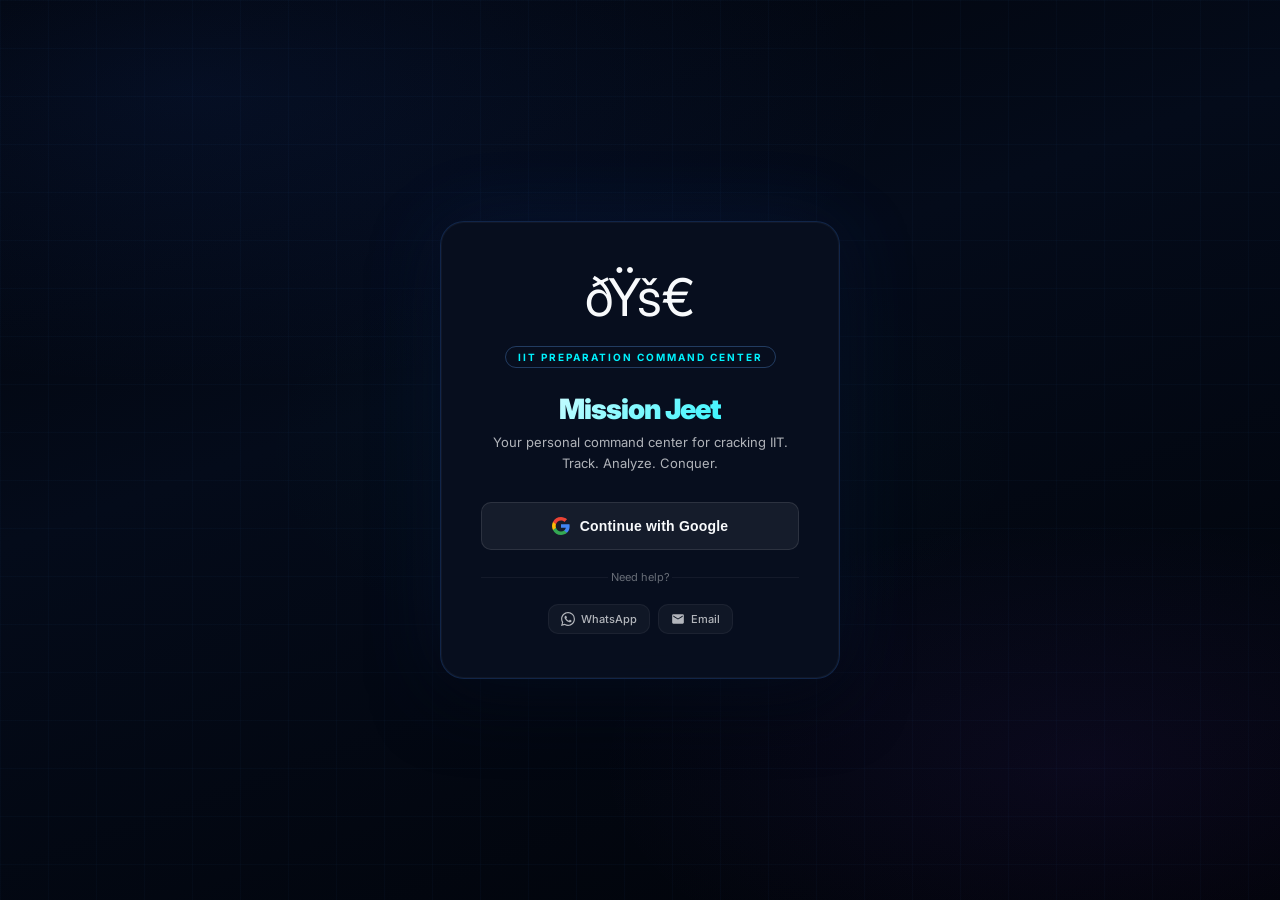
==== commit 79f8e924: "Add files via upload" ====
--- a/index.html
+++ b/index.html
@@ -1064,7 +1064,22 @@
 <!-- Toast Container -->
 <div class="toast-box" id="toastBox"></div>
 
-  <script defer src="app.js"></script>
+  <script>
+    window.onerror = function(message, source, lineno, colno, error) {
+      const errDiv = document.createElement('div');
+      errDiv.style.cssText = 'position:fixed;top:0;left:0;right:0;background:rgba(220,38,38,0.95);color:#fff;padding:20px;z-index:99999;font-family:monospace;font-size:13px;line-height:1.6;border-bottom:3px solid #ff0055;max-height:50vh;overflow-y:auto;box-shadow:0 10px 30px rgba(0,0,0,0.5)';
+      errDiv.innerHTML = `
+        <h3 style="margin-bottom:8px;font-size:15px;font-weight:900">⚠️ Mission Jeet Diagnostic Alert</h3>
+        <div><strong>Message:</strong> ${message}</div>
+        <div><strong>File:</strong> ${source} (Line ${lineno}:${colno})</div>
+        ${error && error.stack ? `<pre style="margin-top:10px;background:rgba(0,0,0,0.3);padding:10px;border-radius:4px;white-space:pre-wrap;font-size:11px">${error.stack}</pre>` : ''}
+        <button onclick="this.parentElement.remove()" style="margin-top:10px;background:#fff;color:#000;border:none;padding:5px 12px;border-radius:4px;font-weight:700;cursor:pointer">Dismiss</button>
+      `;
+      document.body.appendChild(errDiv);
+      return false;
+    };
+  </script>
+  <script defer src="app.js" charset="utf-8"></script>
 </body>
 </html>
 
--- a/styles.css
+++ b/styles.css
@@ -5,20 +5,20 @@
 
 :root {
   /* Ultra-Premium Glassmorphism Palette */
-  --bg-void:   #020205;
-  --bg-deep:   #05050f;
-  --bg-panel:  rgba(8, 10, 24, 0.45);
-  --bg-card:   rgba(255, 255, 255, 0.025);
+  --bg-void:   #020206;
+  --bg-deep:   #04040c;
+  --bg-panel:  rgba(8, 7, 20, 0.45);
+  --bg-card:   rgba(255, 255, 255, 0.015);
   --bg-card-h: rgba(255, 255, 255, 0.05);
-  --border:    rgba(255, 255, 255, 0.06);
-  --border-h:  rgba(157, 78, 221, 0.45);
+  --border:    rgba(255, 255, 255, 0.05);
+  --border-h:  rgba(0, 242, 254, 0.35);
   --txt-1:     #f8fafc;
-  --txt-2:     rgba(248, 250, 252, 0.65);
-  --txt-3:     rgba(248, 250, 252, 0.35);
+  --txt-2:     rgba(248, 250, 252, 0.7);
+  --txt-3:     rgba(248, 250, 252, 0.4);
 
   --blue:      #1e40af;
   --blue-l:    #3b82f6;
-  --blue-d:    rgba(59, 130, 246, 0.08);
+  --blue-d:    rgba(59, 130, 246, 0.06);
   
   --neon:      #00f2fe;     /* Cyber Cyan */
   --purple:    #9d4edd;     /* Purple glow */
@@ -26,7 +26,7 @@
   
   --green:     #10b981;
   --green-l:   #34d399;
-  --green-d:   rgba(16, 185, 129, 0.08);
+  --green-d:   rgba(16, 185, 129, 0.06);
   
   --yellow:    #fee440;     /* Yellow glow */
   --yellow-l:  #fee440;
@@ -38,10 +38,10 @@
   --cyan:      #00f2fe;
 
   /* Glassmorphism Settings */
-  --glass:       rgba(255, 255, 255, 0.03);
-  --glass-panel: rgba(5, 6, 20, 0.6);
-  --glass-blur:  blur(14px);
-  --glass-shadow: 0 8px 32px 0 rgba(0, 0, 0, 0.55);
+  --glass:       rgba(255, 255, 255, 0.02);
+  --glass-panel: rgba(8, 7, 24, 0.65);
+  --glass-blur:  blur(20px);
+  --glass-shadow: 0 8px 32px 0 rgba(0, 0, 0, 0.45);
   --glass-border: 1px solid rgba(255, 255, 255, 0.08);
 
   --r-xs: 6px; --r-sm: 10px; --r: 14px; --r-lg: 18px; --r-xl: 24px;
@@ -173,14 +173,15 @@
    SIDEBAR
 ================================================================ */
 .sidebar{
-  background:rgba(4,2,10,0.65);
-  border-right:1px solid var(--border);
-  display:flex;flex-direction:column;
-  position:sticky;top:0;height:100vh;
-  overflow-y:auto;overflow-x:hidden;
-  backdrop-filter:var(--glass-blur);
-  -webkit-backdrop-filter:var(--glass-blur);
-  transition:width 0.3s ease;
+  background: rgba(8, 7, 20, 0.45);
+  border-right: 1px solid rgba(255, 255, 255, 0.08);
+  display: flex; flex-direction: column;
+  position: sticky; top: 0; height: 100vh;
+  overflow-y: auto; overflow-x: hidden;
+  backdrop-filter: var(--glass-blur);
+  -webkit-backdrop-filter: var(--glass-blur);
+  transition: width 0.3s ease;
+  box-shadow: 8px 0 32px 0 rgba(0, 0, 0, 0.45);
 }
 .sb-header{padding:18px 14px 14px;border-bottom:1px solid var(--border)}
 .sb-brand{display:flex;align-items:center;gap:10px;margin-bottom:14px}
@@ -288,16 +289,21 @@
    CARDS & GRIDS
 ================================================================ */
 .card{
-  background:var(--glass);
-  backdrop-filter:var(--glass-blur);
-  -webkit-backdrop-filter:var(--glass-blur);
-  border:var(--glass-border);
-  border-radius:var(--r-lg);
-  overflow:hidden;
-  transition:var(--ease);
-  box-shadow:var(--glass-shadow);
-}
-.card:hover{border-color:var(--border-h);box-shadow:0 8px 36px rgba(157, 78, 221, 0.12)}
+  background: var(--glass);
+  backdrop-filter: var(--glass-blur);
+  -webkit-backdrop-filter: var(--glass-blur);
+  border: var(--glass-border);
+  border-radius: var(--r-lg);
+  overflow: hidden;
+  transition: var(--ease-spring);
+  box-shadow: var(--glass-shadow);
+}
+.card:hover{
+  background: rgba(255, 255, 255, 0.04);
+  border-color: rgba(0, 242, 254, 0.35);
+  box-shadow: 0 12px 40px 0 rgba(0, 0, 0, 0.6), 0 0 25px rgba(0, 242, 254, 0.1), 0 0 15px rgba(157, 78, 221, 0.05);
+  transform: translateY(-2px);
+}
 .card-header{display:flex;align-items:center;justify-content:space-between;padding:15px 20px;border-bottom:1px solid var(--border)}
 .card-title{font-size:14px;font-weight:700;color:var(--txt-1)}
 .card-body{padding:20px}
@@ -317,11 +323,30 @@
   font-size:12px;font-weight:700;cursor:pointer;transition:var(--ease);
   white-space:nowrap;font-family:inherit;letter-spacing:0.2px;
 }
-.btn-primary{background:var(--blue);color:#fff;box-shadow:0 4px 16px rgba(37,99,235,0.3)}
-.btn-primary:hover{background:#1d4ed8;transform:translateY(-1px);box-shadow:0 6px 24px rgba(37,99,235,0.4)}
-.btn-primary:active{transform:none}
-.btn-ghost{background:rgba(255,255,255,0.06);color:var(--txt-1);border:1px solid var(--border)}
-.btn-ghost:hover{background:rgba(255,255,255,0.1)}
+.btn-primary{
+  background: linear-gradient(135deg, #3b82f6, #7c3aed);
+  color: #fff;
+  border: 1px solid rgba(255, 255, 255, 0.12);
+  box-shadow: 0 4px 20px rgba(124, 58, 237, 0.35);
+  text-shadow: 0 1px 2px rgba(0,0,0,0.25);
+}
+.btn-primary:hover{
+  background: linear-gradient(135deg, #4f46e5, #9333ea);
+  transform: translateY(-1.5px);
+  box-shadow: 0 8px 24px rgba(124, 58, 237, 0.55);
+}
+.btn-primary:active{transform:translateY(-0.5px)}
+.btn-ghost{
+  background: rgba(255, 255, 255, 0.03);
+  color: var(--txt-1);
+  border: 1px solid rgba(255, 255, 255, 0.08);
+  backdrop-filter: blur(8px);
+  -webkit-backdrop-filter: blur(8px);
+}
+.btn-ghost:hover{
+  background: rgba(255, 255, 255, 0.08);
+  border-color: rgba(255, 255, 255, 0.15);
+}
 .btn-danger{background:rgba(220,38,38,0.12);color:var(--red-l);border:1px solid rgba(220,38,38,0.2)}
 .btn-danger:hover{background:rgba(220,38,38,0.2)}
 .btn-sm{padding:6px 11px;font-size:11px}
@@ -343,13 +368,19 @@
 .form-group{margin-bottom:14px}
 .form-label{display:block;font-size:10.5px;font-weight:700;color:var(--txt-2);margin-bottom:5px;text-transform:uppercase;letter-spacing:0.8px}
 .form-input{
-  width:100%;padding:10px 13px;
-  background:rgba(255,255,255,0.05);
-  border:1px solid var(--border);border-radius:var(--r-sm);
-  color:var(--txt-1);font-size:13px;font-family:inherit;
-  transition:var(--ease);-webkit-appearance:none;appearance:none;
-}
-.form-input:focus{outline:none;border-color:var(--blue-l);background:rgba(37,99,235,0.05);box-shadow:0 0 0 3px rgba(37,99,235,0.12)}
+  width: 100%; padding: 10px 13px;
+  background: rgba(255, 255, 255, 0.02);
+  border: 1px solid rgba(255, 255, 255, 0.08);
+  border-radius: var(--r-sm);
+  color: var(--txt-1); font-size: 13px; font-family: inherit;
+  transition: var(--ease); -webkit-appearance: none; appearance: none;
+}
+.form-input:focus{
+  outline: none;
+  border-color: var(--neon);
+  background: rgba(0, 242, 254, 0.03);
+  box-shadow: 0 0 15px rgba(0, 242, 254, 0.2);
+}
 .form-input option{background:#0d1526}
 .form-row{display:grid;grid-template-columns:1fr 1fr;gap:12px}
 
@@ -382,13 +413,13 @@
 .modal-bg.open{display:flex;animation:fadeModal .2s ease}
 @keyframes fadeModal{from{opacity:0}to{opacity:1}}
 .modal{
-  background:var(--glass-panel);
-  backdrop-filter:var(--glass-blur);
-  -webkit-backdrop-filter:var(--glass-blur);
-  border:1px solid rgba(255, 255, 255, 0.12);
-  border-radius:var(--r-xl);width:100%;max-width:500px;
-  box-shadow:0 24px 80px rgba(0,0,0,0.85);
-  animation:bootUp .25s cubic-bezier(.34,1.56,.64,1);
+  background: rgba(8, 7, 24, 0.75);
+  backdrop-filter: var(--glass-blur);
+  -webkit-backdrop-filter: var(--glass-blur);
+  border: 1px solid rgba(255, 255, 255, 0.14);
+  border-radius: var(--r-xl); width: 100%; max-width: 500px;
+  box-shadow: 0 24px 80px rgba(0, 0, 0, 0.9), 0 0 40px rgba(124, 58, 237, 0.12);
+  animation: bootUp .25s cubic-bezier(.34,1.56,.64,1);
 }
 .modal-header{display:flex;align-items:center;justify-content:space-between;padding:18px 22px;border-bottom:1px solid var(--border)}
 .modal-title{font-size:15px;font-weight:800}
@@ -405,9 +436,21 @@
    TABLES
 ================================================================ */
 .tbl{width:100%;border-collapse:collapse}
-.tbl th{text-align:left;padding:10px 12px;font-size:10px;font-weight:800;color:var(--txt-3);text-transform:uppercase;letter-spacing:1px;border-bottom:1px solid var(--border)}
-.tbl td{padding:12px;font-size:12.5px;color:var(--txt-2);border-bottom:1px solid rgba(255,255,255,0.035)}
-.tbl tbody tr:hover td{background:rgba(255,255,255,0.02);color:var(--txt-1)}
+.tbl th{
+  text-align: left; padding: 12px 14px;
+  font-size: 10px; font-weight: 800;
+  color: var(--txt-3); text-transform: uppercase; letter-spacing: 1px;
+  border-bottom: 1px solid rgba(255, 255, 255, 0.08);
+}
+.tbl td{
+  padding: 12px 14px; font-size: 12.5px;
+  color: var(--txt-2);
+  border-bottom: 1px solid rgba(255, 255, 255, 0.04);
+}
+.tbl tbody tr:hover td{
+  background: rgba(255, 255, 255, 0.035);
+  color: var(--txt-1);
+}
 .tbl tbody tr:last-child td{border-bottom:none}
 
 /* ================================================================
@@ -429,10 +472,21 @@
 .mission-hero-heading{display:flex;align-items:center;gap:10px;font-size:16px;font-weight:900;letter-spacing:-0.3px}
 .mission-4grid{display:grid;grid-template-columns:repeat(4,1fr);gap:12px}
 .m4-card{
-  background:rgba(255,255,255,0.04);border:1px solid rgba(255,255,255,0.06);
-  border-radius:var(--r);padding:14px;text-align:center;transition:var(--ease-spring);
-}
-.m4-card:hover{background:rgba(255,255,255,0.07);transform:translateY(-3px)}
+  background: rgba(255, 255, 255, 0.015);
+  border: 1px solid rgba(255, 255, 255, 0.05);
+  border-radius: var(--r);
+  padding: 14px;
+  text-align: center;
+  backdrop-filter: blur(10px);
+  -webkit-backdrop-filter: blur(10px);
+  transition: var(--ease-spring);
+}
+.m4-card:hover{
+  background: rgba(255, 255, 255, 0.05);
+  border-color: rgba(0, 242, 254, 0.25);
+  box-shadow: 0 4px 15px rgba(0, 242, 254, 0.05);
+  transform: translateY(-3px);
+}
 .m4-val{font-size:26px;font-weight:900;font-family:'JetBrains Mono',monospace;margin-bottom:3px;line-height:1}
 .m4-label{font-size:10px;color:var(--txt-3);text-transform:uppercase;letter-spacing:0.8px}
 .mentor-quick{
@@ -452,9 +506,13 @@
 /* === STUDY HOURS WIDGET === */
 .study-widget{display:flex;flex-direction:column;gap:16px}
 .timer-display{
-  text-align:center;padding:20px;
-  background:rgba(37,99,235,0.08);border:1px solid rgba(37,99,235,0.15);
-  border-radius:var(--r);
+  text-align: center; padding: 20px;
+  background: rgba(255, 255, 255, 0.015);
+  border: 1px solid rgba(59, 130, 246, 0.15);
+  border-radius: var(--r);
+  backdrop-filter: blur(10px);
+  -webkit-backdrop-filter: blur(10px);
+  box-shadow: inset 0 0 20px rgba(59, 130, 246, 0.05);
 }
 .timer-time{font-size:40px;font-weight:800;font-family:'JetBrains Mono',monospace;color:var(--blue-l);letter-spacing:-2px}
 .timer-label{font-size:10px;color:var(--txt-3);text-transform:uppercase;letter-spacing:1px;margin-top:4px}
@@ -467,7 +525,15 @@
 }
 .timer-mode-btn.active{background:var(--blue);border-color:var(--blue);color:#fff}
 .hours-mini-grid{display:grid;grid-template-columns:1fr 1fr;gap:8px}
-.hours-mini-card{background:rgba(255,255,255,0.03);border:1px solid var(--border);border-radius:var(--r-sm);padding:12px;text-align:center}
+.hours-mini-card{
+  background: rgba(255, 255, 255, 0.015);
+  border: 1px solid rgba(255, 255, 255, 0.05);
+  border-radius: var(--r-sm);
+  padding: 12px;
+  text-align: center;
+  backdrop-filter: blur(8px);
+  -webkit-backdrop-filter: blur(8px);
+}
 .hours-mini-val{font-size:22px;font-weight:800;font-family:'JetBrains Mono',monospace;color:var(--green-l)}
 .hours-mini-label{font-size:10px;color:var(--txt-3)}
 .log-session-row{display:flex;gap:8px;align-items:center}
@@ -475,8 +541,13 @@
 
 /* === MENTOR CARD === */
 .mentor-card{
-  background:linear-gradient(135deg,rgba(124,58,237,0.1) 0%,rgba(37,99,235,0.07) 100%);
-  border:1px solid rgba(124,58,237,0.2);border-radius:var(--r-lg);padding:20px;
+  background: linear-gradient(135deg, rgba(124, 58, 237, 0.05) 0%, rgba(37, 99, 235, 0.03) 100%);
+  border: 1px solid rgba(124, 58, 237, 0.15);
+  border-radius: var(--r-lg);
+  padding: 20px;
+  backdrop-filter: var(--glass-blur);
+  -webkit-backdrop-filter: var(--glass-blur);
+  box-shadow: var(--glass-shadow);
 }
 .mentor-header{display:flex;align-items:center;gap:12px;margin-bottom:16px}
 .mentor-avatar{
@@ -488,10 +559,14 @@
 .mentor-name{font-size:14px;font-weight:800}
 .mentor-sub{font-size:11px;color:var(--purple-l)}
 .mentor-insight{
-  display:flex;align-items:flex-start;gap:10px;padding:11px 14px;
-  background:rgba(255,255,255,0.04);border:1px solid var(--border);
-  border-radius:var(--r-sm);margin-bottom:8px;
-  font-size:12.5px;color:var(--txt-2);line-height:1.55;
+  display: flex; align-items: flex-start; gap: 10px; padding: 11px 14px;
+  background: rgba(255, 255, 255, 0.02);
+  border: 1px solid rgba(255, 255, 255, 0.05);
+  border-radius: var(--r-sm);
+  margin-bottom: 8px;
+  font-size: 12.5px; color: var(--txt-2); line-height: 1.55;
+  backdrop-filter: blur(5px);
+  -webkit-backdrop-filter: blur(5px);
 }
 .mentor-insight:last-child{margin-bottom:0}
 .mentor-insight strong{color:var(--txt-1);font-weight:700}
@@ -504,7 +579,21 @@
 /* ================================================================
    CHAPTER TRACKER
 ================================================================ */
-.subject-panel{background:var(--bg-card);border:1px solid var(--border);border-radius:var(--r-lg);margin-bottom:16px;overflow:hidden}
+.subject-panel{
+  background: rgba(255, 255, 255, 0.02);
+  border: 1px solid rgba(255, 255, 255, 0.06);
+  border-radius: var(--r-lg);
+  margin-bottom: 16px;
+  overflow: hidden;
+  backdrop-filter: var(--glass-blur);
+  -webkit-backdrop-filter: var(--glass-blur);
+  transition: var(--ease);
+}
+.subject-panel:hover {
+  border-color: rgba(255, 255, 255, 0.12);
+  background: rgba(255, 255, 255, 0.035);
+  box-shadow: 0 8px 32px 0 rgba(0, 0, 0, 0.3);
+}
 .subject-panel-header{
   display:flex;align-items:center;justify-content:space-between;padding:16px 20px;
   cursor:pointer;transition:var(--ease);user-select:none;
@@ -521,11 +610,21 @@
 .chapter-grid{display:none;padding:0 14px 14px;grid-template-columns:repeat(auto-fill,minmax(280px,1fr));gap:10px}
 .chapter-grid.open{display:grid}
 .chapter-card{
-  background:rgba(255,255,255,0.03);border:1px solid var(--border);
-  border-radius:var(--r-sm);padding:13px 16px;
-  transition:var(--ease);cursor:pointer;
-}
-.chapter-card:hover{background:rgba(255,255,255,0.06);border-color:rgba(255,255,255,0.12)}
+  background: rgba(255, 255, 255, 0.025);
+  border: 1px solid rgba(255, 255, 255, 0.05);
+  border-radius: var(--r-sm);
+  padding: 13px 16px;
+  backdrop-filter: blur(8px);
+  -webkit-backdrop-filter: blur(8px);
+  transition: var(--ease-spring);
+  cursor: pointer;
+}
+.chapter-card:hover{
+  background: rgba(255, 255, 255, 0.06);
+  border-color: rgba(0, 242, 254, 0.25);
+  box-shadow: 0 4px 15px rgba(0, 242, 254, 0.08);
+  transform: translateY(-2.5px);
+}
 .chapter-card-top{display:flex;align-items:center;justify-content:space-between;margin-bottom:8px}
 .chapter-name{font-size:12.5px;font-weight:700;color:var(--txt-1)}
 .chapter-status{display:flex;align-items:center;gap:6px;flex-wrap:wrap}
@@ -589,11 +688,22 @@
 .rev-stat-val{font-size:26px;font-weight:900;font-family:'JetBrains Mono',monospace;margin-bottom:3px}
 .rev-stat-label{font-size:10px;color:var(--txt-3)}
 .rev-item{
-  display:flex;align-items:center;gap:12px;padding:13px 16px;
-  background:var(--bg-card);border:1px solid var(--border);
-  border-radius:var(--r-sm);margin-bottom:8px;transition:var(--ease);cursor:pointer;
-}
-.rev-item:hover{background:var(--bg-card-h)}
+  display: flex; align-items: center; gap: 12px; padding: 13px 16px;
+  background: rgba(255, 255, 255, 0.02);
+  border: 1px solid rgba(255, 255, 255, 0.05);
+  border-radius: var(--r-sm);
+  margin-bottom: 8px;
+  backdrop-filter: blur(8px);
+  -webkit-backdrop-filter: blur(8px);
+  transition: var(--ease-spring);
+  cursor: pointer;
+}
+.rev-item:hover{
+  background: rgba(255, 255, 255, 0.055);
+  border-color: rgba(157, 78, 221, 0.25);
+  transform: translateY(-1.5px);
+  box-shadow: 0 4px 12px rgba(0, 0, 0, 0.15);
+}
 .rev-item.overdue{border-color:rgba(220,38,38,0.25);background:rgba(220,38,38,0.04)}
 .rev-item.due-today{border-color:rgba(217,119,6,0.25);background:rgba(217,119,6,0.04)}
 .rev-item.done{opacity:0.45;border-color:transparent}
@@ -739,11 +849,21 @@
 ================================================================ */
 .task-list{display:flex;flex-direction:column;gap:7px}
 .task-item{
-  display:flex;align-items:center;gap:11px;padding:12px 15px;
-  background:rgba(255,255,255,0.03);border:1px solid var(--border);
-  border-radius:var(--r-sm);transition:var(--ease);cursor:pointer;
-}
-.task-item:hover{background:rgba(255,255,255,0.06)}
+  display: flex; align-items: center; gap: 11px; padding: 12px 15px;
+  background: rgba(255, 255, 255, 0.02);
+  border: 1px solid rgba(255, 255, 255, 0.05);
+  border-radius: var(--r-sm);
+  backdrop-filter: blur(8px);
+  -webkit-backdrop-filter: blur(8px);
+  transition: var(--ease-spring);
+  cursor: pointer;
+}
+.task-item:hover{
+  background: rgba(255, 255, 255, 0.055);
+  border-color: rgba(0, 242, 254, 0.2);
+  transform: translateY(-1.5px);
+  box-shadow: 0 4px 12px rgba(0, 0, 0, 0.15);
+}
 .task-item.done{opacity:0.45;border-color:transparent}
 .task-item.done .task-name{text-decoration:line-through}
 .task-check{
